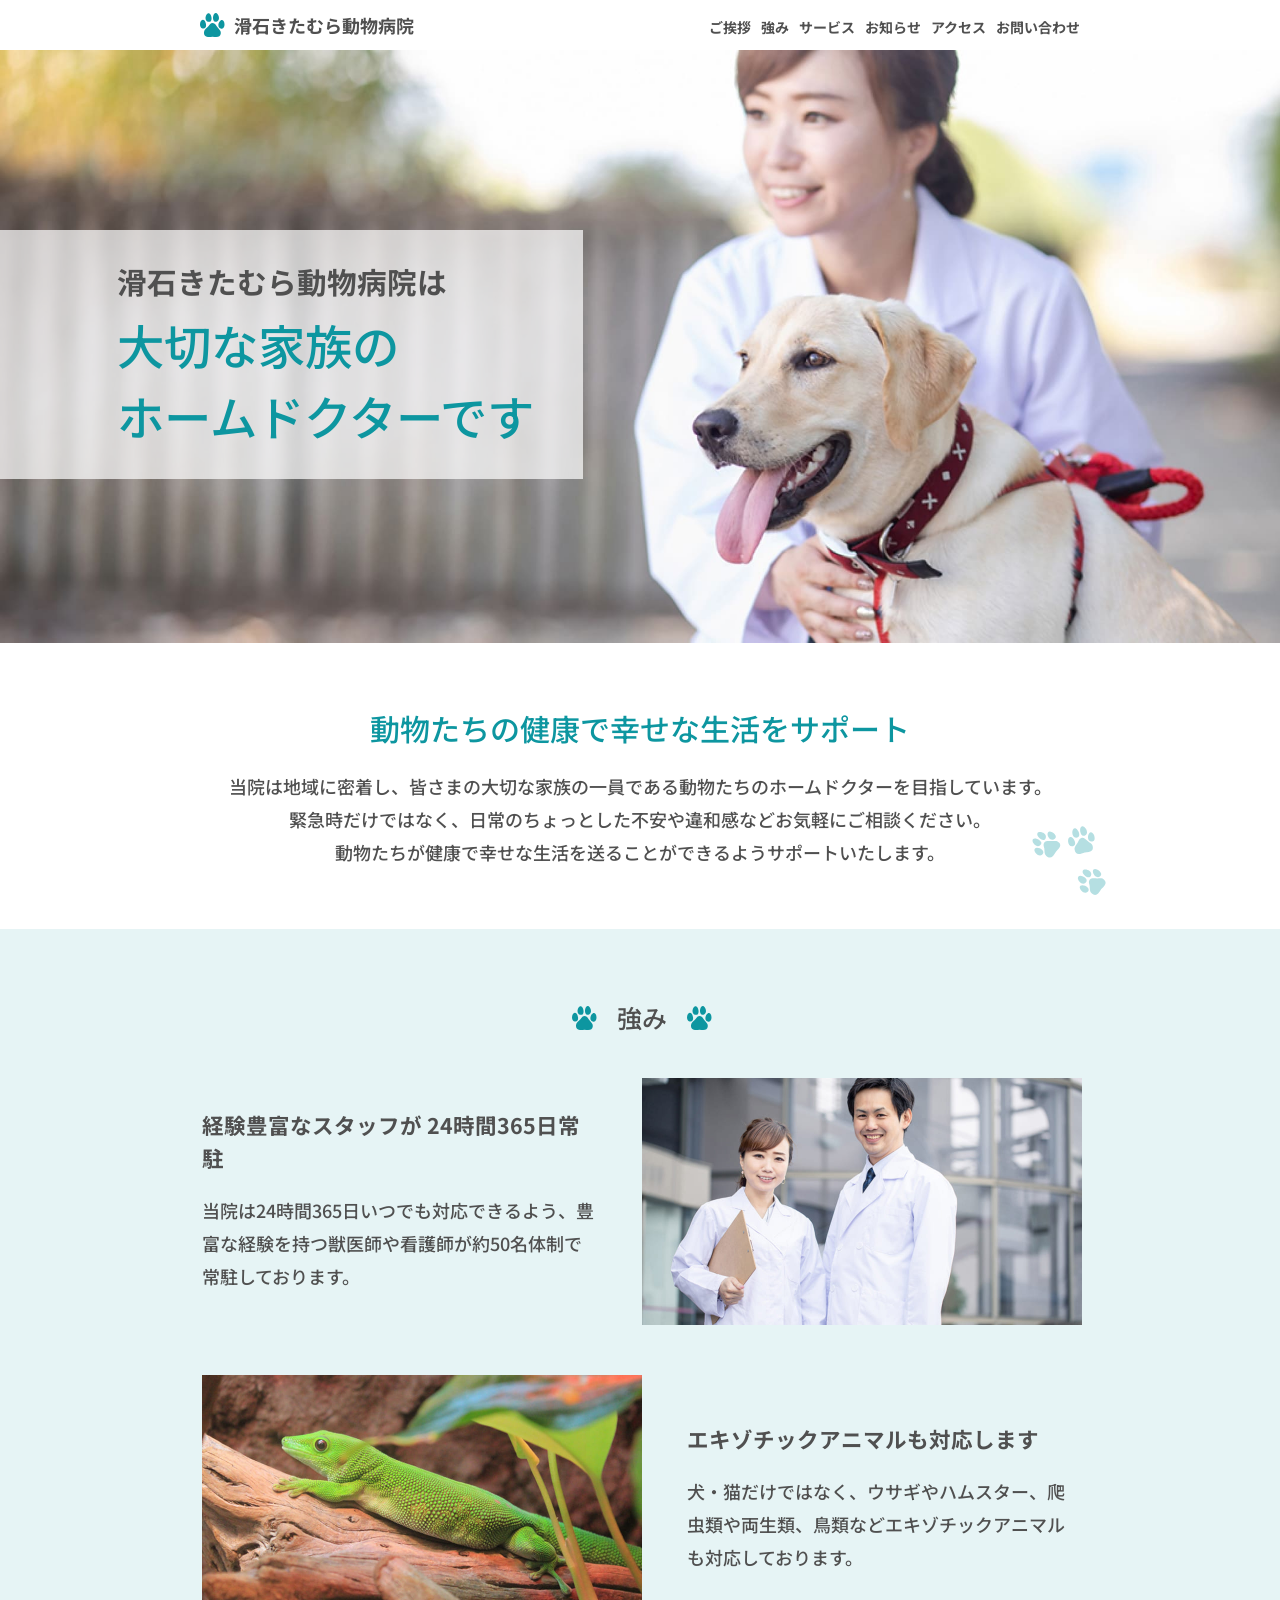
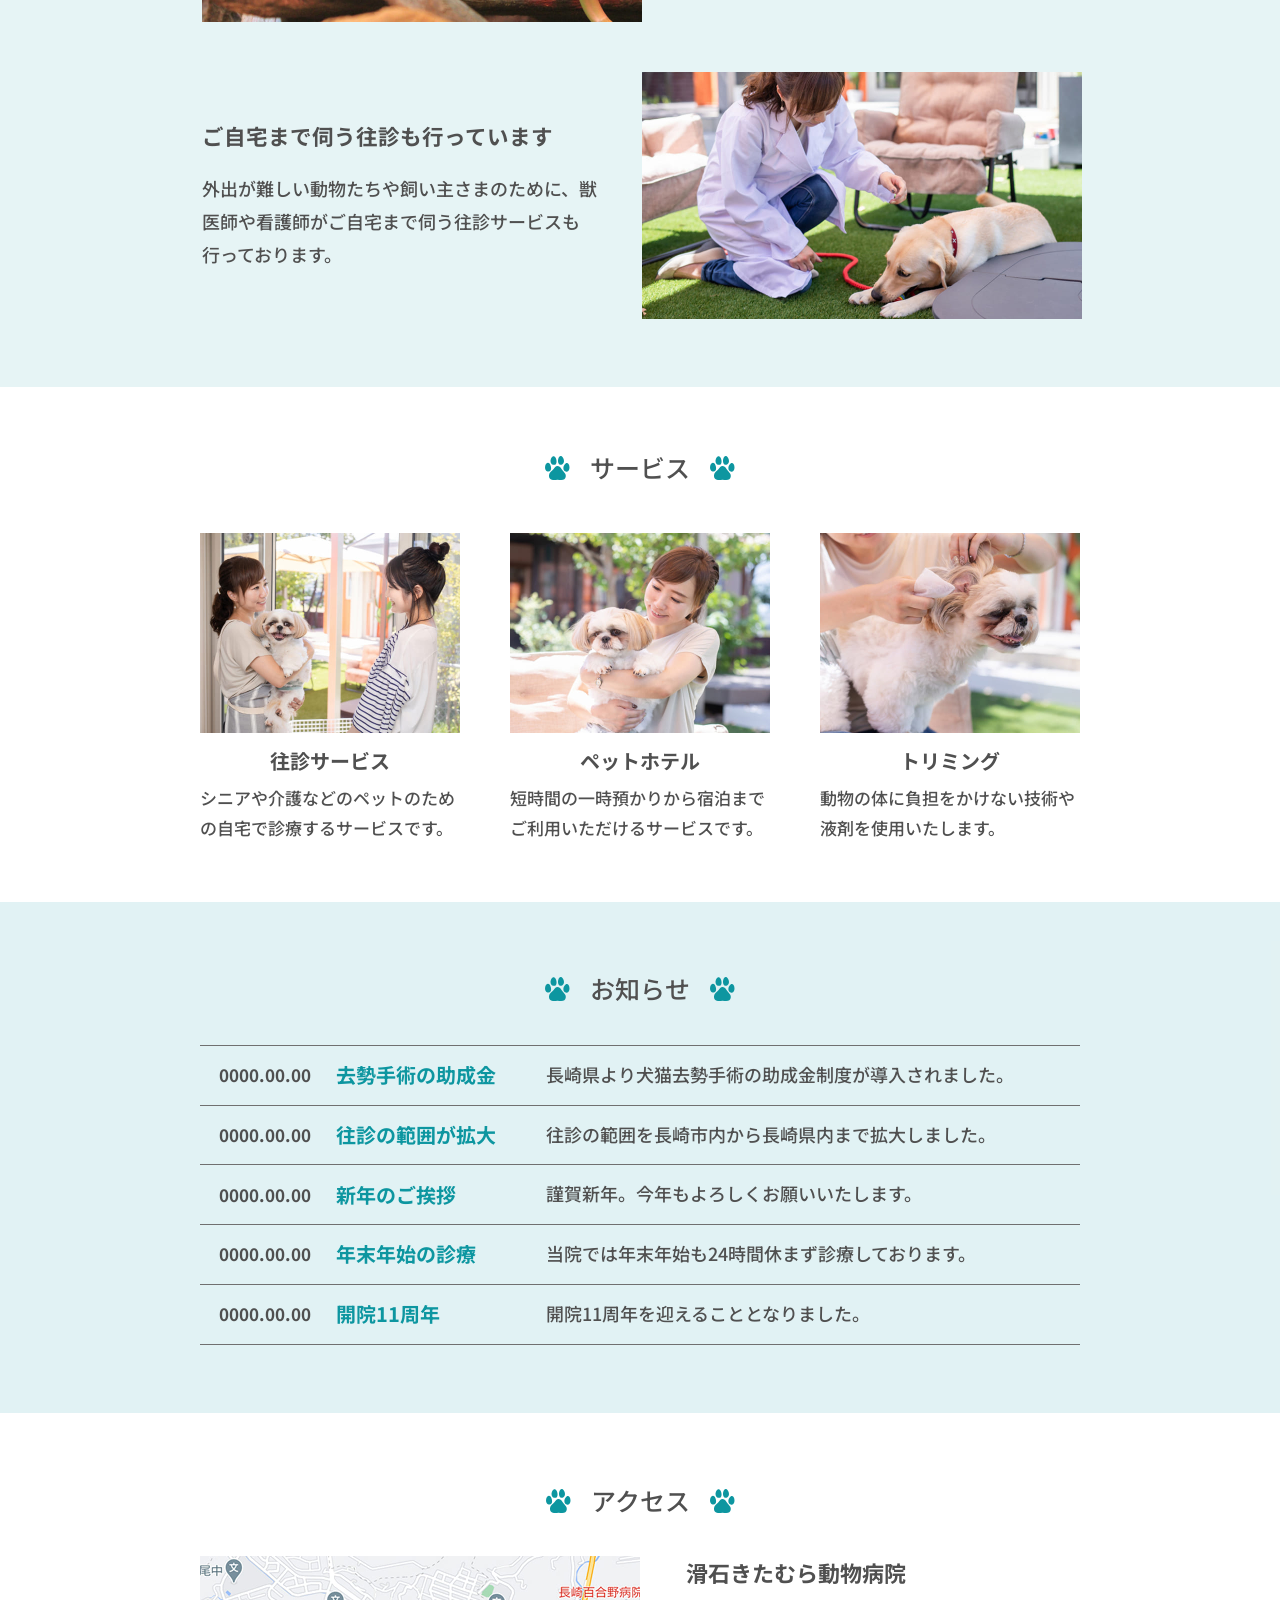
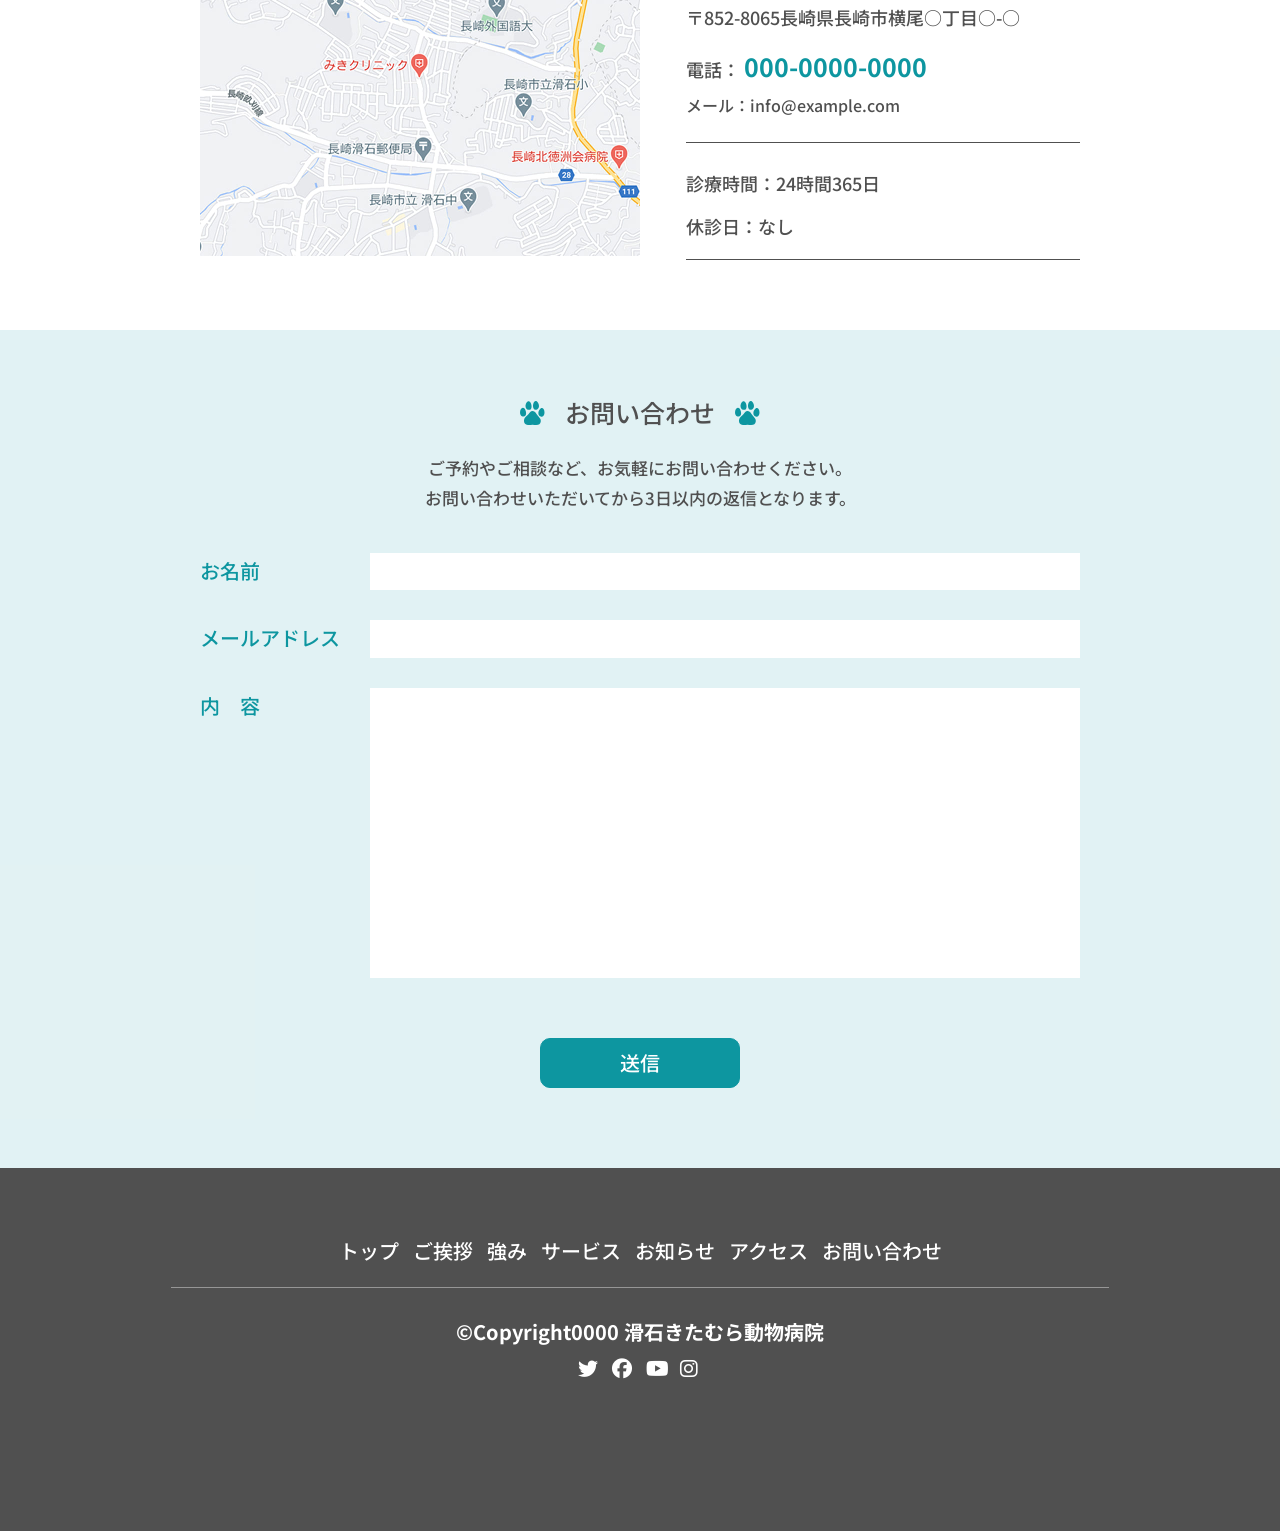
==== index.html @ 04dbc186 "reconnect github" ====
<!DOCTYPE html>
<html lang="ja">

<head>
    <meta charset="UTF-8">
    <meta name="viewport" content="width=device-width, initial-scale=1.0">
    <title>滑石きたむら動物病院</title>
    <meta name="description" content="滑石きたむら動物病院の公式サイトです">
    <meta name="robots" content="noindex">
    <link rel="stylesheet" href="./css/reset.css">
    <link rel="stylesheet" href="./css/style.css">
    <link rel="stylesheet" href="https://cdnjs.cloudflare.com/ajax/libs/font-awesome/6.5.1/css/all.min.css" />
    <!-- 基本のファビコン（SVG対応） -->
    <link rel="icon" href="/image/header-icon.svg" sizes="any">
    <link rel="icon" href="/image/header-icon.svg" type="image/svg+xml">

    <!-- Apple Touch Icon（スマホのホーム画面用） -->
    <link rel="apple-touch-icon" href="/apple-touch-icon.png">

    <!-- Webアプリマニフェスト（Android/PWA用） -->
    <link rel="manifest" href="/manifest.webmanifest">
</head>

<body>
    <main>
        <section>
            <div id="container">
                <header class="header">
                    <div class="inner">
                        <div class="header__logo">
                            <img src="image/header-icon.svg" alt="足跡のロゴ">
                            <h1>
                                <a href="#">滑石きたむら動物病院</a>
                            </h1>
                        </div>
                        <nav class="header__nav pc">
                            <ul>
                                <li>
                                    <a href="#message">ご挨拶</a>
                                </li>
                                <li>
                                    <a href="#features">強み</a>
                                </li>
                                <li>
                                    <a href="#service">サービス</a>
                                </li>
                                <li>
                                    <a href="#news">お知らせ</a>
                                </li>
                                <li>
                                    <a href="#access">アクセス</a>
                                </li>
                                <li>
                                    <a href="#contact">お問い合わせ</a>
                                </li>
                            </ul>
                        </nav>
                    </div>
                </header>
                <!-- FV -->
                <section id="mv" class="mv">
                    <div class="mv">
                        <div class="mv-image">
                            <picture>
                                <source media="(min-width: 768px)" srcset="./image/fv-pc.jpg">
                                <img src="./image/fv-sp.jpg" alt="犬に寄り添う女性の写真">
                            </picture>
                        </div>
                        <div class="mv-contents">
                            <div class="mv-catch">
                                <h2><span>滑石きたむら動物病院は</span>
                                    <br>大切な家族の<br>ホームドクターです
                                </h2>
                            </div>

                        </div>
                    </div>
                    <div class="message">
                        <div class="inner">
                            <h2 id="message" class="message__title">動物たちの健康で<span class="sp-br">幸せな生活をサポート</span> </h2>
                            <p class="message__text">
                                当院は地域に密着し、皆さまの大切な家族の一員である動物たちの<span class="pc-br">ホームドクターを目指しています。</span>
                                <br>緊急時だけではなく、日常のちょっとした不安や違和感などお気軽にご相談ください。
                                <br>動物たちが健康で幸せな生活を送ることができるようサポートいたします。
                            </p>
                            <img class="message__icon" src="./image/message_icon.svg" alt="犬の足跡">
                        </div>
                    </div>
                </section>


                <section id="features" class="features">
                    <div class="inner">
                        <div class="features__title section-title">
                            <h2>強み</h2>
                        </div>
                        <div class="features__contents">
                            <div class="features__item features__item">
                                <div class="features__textarea">
                                    <div class="features-item__title">
                                        <h3>経験豊富なスタッフが <span class="sp-br">24時間365日常駐</span> </h3>
                                    </div>
                                    <div class="features-item__text">
                                        <p>当院は24時間365日いつでも対応できるよう、豊富な経験を持つ獣医師や看護師が約50名体制で常駐しております。</p>
                                    </div>
                                </div>
                                <div class="features__image">
                                    <picture>
                                        <source media="(min-width: 768px)" srcset="./image/features01-pc.jpg">
                                        <img src="./image/features01-sp.jpg" alt="スタッフの写真">
                                    </picture>
                                </div>
                            </div>
                            <div class="features__item features__item">
                                <div class="features__textarea">
                                    <div class="features-item__title">
                                        <h3>エキゾチックアニマルも対応します</h3>
                                    </div>
                                    <div class="features-item__text">
                                        <p>犬・猫だけではなく、ウサギやハムスター、爬虫類や両生類、鳥類などエキゾチックアニマルも対応しております。</p>
                                    </div>
                                </div>
                                <div class="features__image">
                                    <picture>
                                        <source media="(min-width: 768px)" srcset="./image/features02-pc.jpg">
                                        <img src="./image/features02-sp.jpg" alt="エキゾチックアニマルの写真">
                                    </picture>
                                </div>
                            </div>
                            <div class="features__item features__item">
                                <div class="features__textarea">
                                    <div class="features-item__title">
                                        <h3>ご自宅まで伺う往診も行っています</h3>
                                    </div>
                                    <div class="features-item__text">
                                        <p>外出が難しい動物たちや飼い主さまのために、獣医師や看護師がご自宅まで伺う往診サービスも行っております。</p>
                                    </div>
                                </div>
                                <div class="features__image">
                                    <picture>
                                        <source media="(min-width: 768px)" srcset="./image/features03-pc.jpg">
                                        <img src="./image/features03-sp.jpg" alt="往診の写真">
                                    </picture>
                                </div>
                            </div>
                        </div>
                    </div>
                </section>
                <section id="service" class="service">
                    <div class="inner">
                        <div class="service__title section-title">
                            <h2>サービス</h2>
                        </div>
                        <div class="service__contents">
                            <div class="service__items">
                                <div class="service-item service-item">
                                    <div class="service-item__image">
                                        <picture>
                                            <source media="(min-width: 768px)" srcset="./image/service01-pc.jpg">
                                            <img src="./image/service01-sp.jpg" alt="往診サービス">
                                        </picture>

                                    </div>
                                    <div class="service-item__textarea">
                                        <h3>往診サービス</h3>
                                    </div>
                                    <div class="service-item__text">
                                        <p>シニアや介護などのペットのための自宅で診療するサービスです。</p>

                                    </div>
                                </div>
                                <div class="service-item service-item">
                                    <div class="service-item__image">
                                        <picture>
                                            <source media="(min-width: 768px)" srcset="./image/service02-pc.jpg">
                                            <img src="./image/service02-sp.jpg" alt="ペットホテル">
                                        </picture>

                                    </div>
                                    <div class="service-item__textarea">
                                        <h3>ペットホテル</h3>
                                    </div>
                                    <div class="service-item__text">
                                        <p>短時間の一時預かりから宿泊までご利用いただけるサービスです。</p>

                                    </div>
                                </div>
                                <div class="service-item service-item">
                                    <div class="service-item__image">
                                        <picture>
                                            <source media="(min-width: 768px)" srcset="./image/service03-pc.jpg">
                                            <img src="./image/service03-sp.jpg" alt="トリミング">
                                        </picture>

                                    </div>
                                    <div class="service-item__textarea">
                                        <h3>トリミング</h3>
                                    </div>
                                    <div class="service-item__text">
                                        <p>動物の体に負担をかけない技術や液剤を使用いたします。</p>

                                    </div>
                                </div>
                            </div>
                        </div>
                    </div>
                </section>
                <section id="news" class="news">
                    <div class="inner">
                        <div class="news__title section-title">
                            <h2>お知らせ</h2>
                        </div>
                        <div class="news__contents">
                            <div class="news__list">
                                <a href="#" class="news-item ">

                                    <time class="news__date">0000.00.00</time>
                                    <p class="news__name">去勢手術の助成金</p>
                                    <p class="news__text">長崎県より犬猫去勢手術の助成金制度が導入されました。</p>
                                </a>
                                <a href="#" class="news-item ">

                                    <time class="news__date">0000.00.00</time>
                                    <p class="news__name">往診の範囲が拡大</p>
                                    <p class="news__text">往診の範囲を長崎市内から長崎県内まで拡大しました。</p>

                                </a>
                                <a href="#" class="news-item ">
                                    <time class="news__date">0000.00.00</time>
                                    <p class="news__name">新年のご挨拶</p>
                                    <p class="news__text">謹賀新年。今年もよろしくお願いいたします。</p>
                                </a>
                                <a href="#" class="news-item ">
                                    <time class="news__date">0000.00.00</time>
                                    <p class="news__name">年末年始の診療</p>
                                    <p class="news__text">当院では年末年始も24時間休まず診療しております。</p>
                                </a>
                                <a href="#" class="news-item ">
                                    <time class="news__date">0000.00.00</time>
                                    <p class="news__name">開院11周年</p>
                                    <p class="news__text">開院11周年を迎えることとなりました。</p>
                                </a>
                            </div>
                        </div>
                    </div>
                </section>
                <section id="access" class="access">
                    <div class="inner">
                        <div class="access__title section-title">
                            <h2>アクセス</h2>
                        </div>
                        <div class="access__contents">
                            <div class="access__item access__item">
                                <div class="access__image">
                                    <picture>
                                        <source media="(min-width: 768px)" srcset="./image/access-pc.jpg">
                                        <img src="./image/access-sp.jpg" alt="アクセスマップ">
                                    </picture>
                                </div>
                                <div class="access__textarea">
                                    <div class="first__text">
                                        <h3>滑石きたむら動物病院</h3>
                                        <div class="access__address">
                                            <p>〒852-8065<span class="ib-span">長崎県長崎市横尾○丁目○-○</span></p>
                                        </div>
                                        <div class="access__phone">
                                            <p><span>電話：</span>
                                                <a href="tel:000-0000-0000" class="sp">000-0000-0000</a>
                                                <span class="tel-pc">000-0000-0000</span>
                                            </p>
                                        </div>
                                        <div class="access__email">
                                            <span>メール：</span><a href="mailto:info@example.com">info@example.com</a>
                                        </div>
                                    </div>
                                    <div class="second__text">
                                        <p>診療時間：24時間365日</p>
                                        <p>休診日：なし</p>
                                    </div>
                                </div>

                            </div>
                        </div>
                    </div>
                </section>
                <section id="contact" class="contact">
                    <div class="inner">
                        <div class="section-title">
                            <h2>お問い合わせ</h2>
                        </div>
                        <p class="contact__text">ご予約やご相談など、お気軽にお問い合わせください。<br>
                            お問い合わせいただいてから3日以内の返信となります。</p>

                        <form class="contact__form">
                            <div class="contact__row">
                                <label for="name">お名前</label>
                                <input type="text" id="name" name="name" required>
                            </div>
                            <div class="contact__row">
                                <label for="email">メールアドレス</label>
                                <input type="email" id="email" name="email" required>
                            </div>
                            <div class="contact__row contact__row--textarea">
                                <label for="message">内　容</label>
                                <textarea id="message" name="message" required></textarea>
                            </div>
                            <button type="submit" class="contact__button">送信</button>
                        </form>
                    </div>
                </section>
            </div>
    </main>
    <footer class="footer">
        <nav class="footer__nav">
            <ul class="footer__list">
                <li>
                    <a href="#MV">トップ</a>
                </li>
                <li>
                    <a href="#message">ご挨拶</a>
                </li>
                <li>
                    <a href="#features">強み</a>
                </li>
                <li>
                    <a href="#service">サービス</a>
                </li>
                <li>
                    <a href="#news">お知らせ</a>
                </li>
                <li>
                    <a href="#access">アクセス</a>
                </li>
                <li>
                    <a href="#contact">お問い合わせ</a>
                </li>
            </ul>
        </nav>
        <p class="footer__copyright">
            &copy;Copyright0000 滑石きたむら動物病院
        </p>
        <div class="footer__sns">
            <a href=""><i class="fa-brands fa-twitter"></i></a>
            <a href=""><i class="fa-brands fa-facebook"></i></a>
            <a href=""><i class="fa-brands fa-youtube"></i></a>
            <a href=""><i class="fa-brands fa-instagram"></i></a>
        </div>
    </footer>
</body>
---- css/style.css ----
/* google fontsを読み込む */
@import url('https://fonts.googleapis.com/css2?family=Noto+Sans+JP:wght@100..900&display=swap');
:root {
    --font-color: #0D96A0;
}
/* base */
html {
    -webkit-appearance: none;
    appearance: none;
    /* Chrome以外での崩れ防止 */
    -webkit-text-size-adjust: 100%;
    /* コンテンツからはみ出ずに文字折り返し */
    word-break: break-all;
    /* 移動したときになめらかにスクロール */
    scroll-behavior: smooth;
    scroll-padding-top: 5rem;
    font-size: 10px;
}

body {
    letter-spacing: 0;
    font-family: "Noto Sans JP", sans-serif;
    font-optical-sizing: auto;
    font-weight: 500;
    font-style: normal;
    /* 文字の色 */
    color: var(--font-color);
    /* 一番小さい文字の大きさをとりあえず設定 */
    font-size: 1.8rem;
    line-height: calc(33 / 18);
    margin-top: 5rem;
}
#container {
    width: 100%;
    overflow: hidden;
}
/* common */
/* PC、SPの非表示 */
@media (max-width: 767px) {
    .pc {
        display: none !important;
    }
}
@media (min-width: 768px) {
    .sp {
        display: none !important;
    }
}
main {
    /* ヘッダーの高さ分MVを下にする→MVの写真が隠れないように */
    margin-top: 0;
}
img {
    /* 画像を崩さず・余計な余白を出さず・レスポンシブ対応する設定 */
    width: 100%;
    height: auto;
    /* 画像と画像がくっついている場合にへんな隙間が生まれるのを防ぐため */
    display: block;
}
.inner {
    max-width: 880px;
    /* 横方向のマージンを自動にして、中央寄せするための指定 */
    margin-inline: auto;
    margin: 0 auto;
}


.section-title {
   min-height: 5rem;
    display: flex;
    align-items: center;
    justify-content: center;
    column-gap: 2rem;
    font-size: 2.5rem;
}
.section-title h2 {
    /* 上下左右の装飾がある場合など */
    font-size: 2.5rem;
    position: relative;
    padding: 0 4.5rem;
     color: #505050;
    display: flex;
    align-items: center;
    margin-top: 0;

}
.section-title h2::before,
.section-title h2::after {
  content: "";
  position: absolute;
  justify-content: center;
  width: 25px;
  height: 25px;
  background: url(../image/sectionTitleIcon.svg) no-repeat center / contain;
  /* transform: translateY(-50%); */
}

.section-title h2::before {
  left: 0;
}

.section-title h2::after {
  right: 0;
}
/* header */
.header {
    width: 100%;
    height: 5rem;
    background: #fff;
    /* 画面幅が小さくなったときに画面幅に文字が被らないように (デザインカンプにはないよ)*/
    padding-inline: 3rem;
    /* ヘッダーがスクロールをしても常に表示されるようにする */
    position: fixed;
    top: 0;
    left: 0;
    z-index: 999;
}
@media (max-width:767px) {
    .header {
      padding-inline: 2rem;
    }
}

.header .inner {
    /* max-width: 880px; */
    /* padding: 0 ; */
    /* display: flex; */
    /* justify-content: space-between; */
    /* align-items: center; */
     /* margin: 0 5rem; */
    height: 5rem;
    display: flex;
    justify-content: space-between;
    align-items: center;
    color: #505050;
     /* margin: 0 5rem; */
    /* padding-inline: 7rem; */
}

.header__logo {
    display: flex;
    column-gap: 0.9rem;
    /* margin-left: -1rem; */
}
.header__logo img {
    width: 2.5rem;
    object-fit: contain;
}

.header__logo h1 a {
    font-size: 1.8rem;
    line-height: calc(33 / 18);
    font-weight: bold;
    transition:all 0.4s;
}
@media (max-width: 767px) {
    .header__logo h1 a {
        font-size: 2rem;
    }
}
.header__logo h1 a:hover {
    opacity: 0.7;
}
/* hoverができる状態のときにhoverできるようになるよ */
@media(any-hover: hover){
.header__logo a:hover { 
    /* ゆっくり変化するtransitionは親に書くよ */
    opacity: 0.7;
}
}
.header__nav {
    margin-left: auto;
    
}
.header__nav ul {
    display: flex;
    align-items: center;
    column-gap: 1rem;
    
    
}
.header__nav ul li a {
    height: 5rem;
    /* display: flex; */
    align-items: center;
    /* justify-content: center; */
    font-size: 1.4rem;
    font-weight: bold;
    transition: 0.4s;
    
}
/* hoverができる状態のときにhoverできるようになるよ */
@media(any-hover: hover){
.header__nav ul li a:hover {
    /* ゆっくり変化するtransitionは親に書くよ */
    opacity: 0.7;
}
}
/* mv */
.mv {
    /* 子にabsoluteしたい時は親にrelative */
    position: relative;
}
.mv-image {
    width: 100%;
    aspect-ratio: 1080 / 500;
}
@media (max-width: 767px) {
    .mv-image {
        aspect-ratio: 375 / 550;
    }
}
.mv-image img {
width: 100%;
height: 100%;
object-fit: cover;
display: block;
}


.mv-contents  {
    position: absolute;
    width: 100%;
    height: 100%;
    top: 0;
    left: 0;
    padding-top: calc(152 / 1080 * 100vw);
    
}
@media (max-width: 767px) {
    .mv-contents {
        display: flex;
        align-items: flex-end;
    }
}

.mv-catch  {
    /* width: 49.2rem; */
    width: calc(492 / 1080 * 100vw);
    height: calc(210 / 1080 * 100vw);
    display: flex;
    align-items: center;
    background: rgba(255, 255, 255, 0.7);
    padding-left: calc(99 / 1080 * 100vw);
}
@media (max-width: 767px) {
        .mv-catch {
        position: absolute;
        width: calc(311 / 375 * 100vw);
        height: calc(148 / 375 * 100vw);
        padding-left: calc(20 / 375 * 100vw);
        }
    }
.mv-catch h2 {
    font-size: calc(40 / 1080 * 100vw);
    line-height: calc(60 / 40);
    color: #0D96A0;
}
@media (min-width: 768px) {
    .mv-catch h2 {
        transform: translateY(-1rem);
    }
}
@media (max-width: 767px) {
    .mv-catch h2 {
        font-size: calc(30 / 375 * 100vw);
        line-height: calc(39 / 30);
        /* transform: translateY(-0.5rem); */
    }
}
.mv-catch h2 span {
    font-size: calc(25 / 1080 * 100vw);
    /* font-size: calc(30 / 1080 * 100vw); */
    font-weight: bold;
    color: #505050;
    
}
@media (max-width: 767px) {
    .mv-catch h2 span {
        font-size: calc(20 / 375 * 100vw);
        line-height: calc(44 / 20);
    }
}

.message {
    width: 100%;
    position: relative;
    /* 上下の余白 */
    padding: 6rem 0;
}
@media (max-width: 767px) {
    .message {
        padding: 4.9rem 0 2rem;
    }
}
.message .inner{
    position: relative;
    /* 左右の余白 */
    padding: 0 2rem;
    
}
@media (max-width: 767px) {
   .message .inner{
    margin-bottom: 1.9rem;
   }
}
.message__title {
   font-size: 3rem;
    line-height: calc(50 / 30);
    text-align: center;
    color: #0D96A0;
}
@media (max-width: 375px) {
   .message__title{
    font-size: calc(25 / 375 * 100vw);
    font-weight: bold;
    line-height: calc(41 / 30);
   }
}
.message__text {
    display: block;
    margin-top: 1.7rem;
    font-size: 1.8rem;
    line-height: calc(33 / 18);
    color: #505050;
    text-align: center;
    font-weight: 500;
}
.pc-br {
        display: inline;
    }
@media (min-width: 768px) {
    .pc-br {
        display: inline-block;
    }
}
@media (max-width: 375px) {
   .message__text{
    font-size: calc(16 / 375 * 100vw);
    text-align: left;
    line-height: calc(30 / 16);
   }
}
.message__icon {
    position: absolute;
    width: 8.3rem;
    height: 7.7rem;
    right: calc(-25 / 1080 * 100vw);
    bottom: calc(-27 / 1080 * 100vw);
}
@media (max-width: 767px) {
    .message__icon {
        width: 6.835rem;
        right: calc(28 / 375 * 100vw);
        bottom: calc(1 / 375 * 100vw);
    }
}
.features {
    padding:6.4rem 9.7rem 6.8rem 10rem  ;
    width: 100%;
    background-color: rgba(13, 150, 160, 0.102);
    
}
@media (max-width: 767px) {
    .features{
    padding: 5.1rem 2rem 3.5rem 2rem;
}
}

.features__title h2{
    display: flex;
    align-items: center;
    justify-content: center;
    column-gap: 2rem;
    font-size: 2.5rem;
}

.features__contents {

    display: flex;
    flex-direction: column;
    row-gap: 5rem;
    margin-top: 3.5rem;
}
@media (max-width:767px) {
    .features__contents {
        margin-top: 4.2rem;
        /* flex-direction: column-reverse; */
    }
}
    
@media (max-width:767px) {
    .features__contents {
        margin-top: 3rem;
        row-gap: 4.3rem;
    }
}
.features__item {
    display: flex;
    align-items: center;
    justify-content: space-between;
    column-gap: calc(45 / 880 * 100%);
}
@media (max-width:767px) {
    .features__item {
        display: flex;
        flex-direction: column-reverse;
        row-gap: 2.6rem;
    }
}
@media (max-width:375px) {
    .features__item {
        display: flex;
        flex-direction: column-reverse;
        row-gap: 2.8rem;
    }
}
.features__item:nth-child(even){
    flex-direction: row-reverse;

}
@media (max-width:767px) {
    .features__item:nth-child(even) {
        display: flex;
        flex-direction: column-reverse;
        row-gap: 2.5rem;
    }
}
@media (max-width:375px) {
    .features__item:nth-child(even) {
        display: flex;
        flex-direction: column-reverse;
        row-gap: 2.6rem;
    }
}
.features__textarea {
    color: #505050;
    flex: 1;
    /* width: 100%; */
    /* height: auto; */
    /* display: flex; */
    /* flex-direction: column; */
    

}
@media (max-width:767px) {
    .features__textarea {
        width: 100%;
    }
}
.features-item__title h3 {
    font-size: 2.15rem;
    line-height: calc(33 / 22 * 100%);
    margin-bottom: 2rem;
    font-weight: bold;
}
@media (max-width:767px) {
    .features-item__title h3 {
        /* padding-top:4.2rem ; */
        font-size: 2rem;
        text-align: center;
    }
}
@media (max-width:375px) {
    .features-item__title h3 {
        /* padding-top:4.2rem ; */
        font-size: 2rem;
        text-align: center;
        margin-bottom: 0;
    }
}
@media (max-width:767px) {
    .sp {
        display: none !important;
    }
}
.features-item__text {
    
    font-size: 1.8rem;
    line-height: calc(33 / 18 * 100%);
}
@media (max-width:767px) {
    .features-item__text {
        /* padding-top:4.2rem ; */
        font-size: 1.6rem;
        text-align: left;
    }

}
@media (max-width:375px) {
    .features-item__text p {
        /* padding-top:4.2rem ; */
        padding-top: 0.8rem;
    }
    
}
.features__image {
    width: 50%;
}
@media (max-width:767px) {
    .features__image {

        width: 100%;
    }
}
.features__image img {
    aspect-ratio: 440 / 247;
    object-fit: cover;

}
@media (max-width:767px) {
.features__image img {
        aspect-ratio: 335 / 200;
        object-fit: cover;
    }
}
@media (max-width:375px) {
    .features__image img {
        width:100%;
        
    }
}


.service {
    width: 100%;
    padding: 5.6rem 2rem 5.9rem;
    margin-inline: auto;
    /* padding: 6.3rem 10rem 5.9rem; */
}
@media (max-width: 767px) {
    .service {
        padding: 4.1rem 2rem 3.9rem;
    }
}
.service .inner {
    margin-inline: auto;
}


.service__contents {
    margin-top: 4.0rem;
}

.service__items {
    display: flex;
  align-items: flex-start;
  justify-content: space-between;
  column-gap: calc(50 / 880 * 100%);
  margin-top: 4rem;
}
@media (max-width:767px) {
    .service__items {
        flex-direction: column;
        row-gap: 3.9rem;
         margin-top: 1rem;
    }
}
.service-item {
    flex: 1;
}
@media (max-width:767px) {
    .service-item {
        width: 100%;
        
    }
}
.service-item__image img {
    aspect-ratio: 260 / 200;
    object-fit: cover;
}
@media (max-width:767px) {
    .service-item__image img {
        aspect-ratio: 335 / 200 ;
        object-fit: cover;
        width: 100%;
    }
}
.service-item__textarea {
    /* 基本的には親に余白を */
    margin-top: 1.5rem;
    color: #505050;
    text-align: center;
    line-height: calc(31 / 22 * 100%);
}
.service-item__text {
    color: #505050;
}
@media (max-width:767px){
    .service-item__textarea {
        margin-top: 3.2rem
    }
}
.service-item__textarea h3 {
    font-size: 2rem;
    font-weight: bold;
    white-space: nowrap;
}

.service-item__text p {
    font-size: 1.7rem;
    line-height: calc(30 / 17);
    margin-top: 1rem;
}
@media (max-width:767px){
    .service-item__text p {
       font-size: 1.6rem;
       font-weight: 500;
       margin-top: 1rem;
    }
}

/* news */
.news {
    padding: 6.2rem 2rem 6.8rem;
     width: 100%;
     background-color: rgba(13, 150, 160, 0.12);
}
@media (max-width:767px){
    .news {
       padding: 4.1rem 0 5rem;
    }
}
.news .inner {
    /* padding: 5.3rem 10rem 6.8rem; */
    display: flex;
    flex-direction: column;
    
}
@media (max-width:767px){
    .news .inner {
       padding: 0 2rem;
    }
}
   .news__contents {
    margin-top: 3.1rem;
}
@media (max-width:767px){
    .news__contents {
        margin-top: 3.7rem;
    }
}
.news__list {
    /* margin-top: 4.6rem; */
    align-items: center;
}
.news-item {
    display: flex;
    align-items: center;
    padding: 1.3rem 1.85rem 1.4rem;
    column-gap: calc(27 / 880 * 100%);
    /* border-top: 0.1rem solid #707070; */
    border-bottom: 0.1rem solid #707070;
    
}
.news-item:first-of-type{
    border-top: 0.1rem solid #707070;
}
.news-item a {
 transition: opacity 0.4s;
}
.news-item:hover {
    opacity: 0.7;
}
@media (max-width:767px){
    .news-item {
       padding: 0 3rem 0 0;
       display: flex;
       flex-direction: column;
       align-items: initial;
       padding: 2.6rem 1rem;
       padding-right: 0rem;
       
    }
}
.news-item .news-item:first-of-type {
    border-bottom: 0.1rem solid #707070;
}

.news__date {
    font-size: 1.7rem;
    font-weight: bold;
    color: #505050;
    line-height: calc(25 / 20);
}
@media (max-width:767px){
   .news__date {
    margin-top: 0.5rem;
    /* margin-bottom: 0.2rem; */
   }
}
.news__name {
    /* width: 2rem; */
    font-size: 2rem;
    font-weight: bold;
    width: 18.4rem;
    line-height: calc(25 / 20);
}
@media (max-width:767px){
    .news__name {
        margin-top: 0.5rem;
    }
}
.news__text {
    flex: 1;
    /* font-size: 1.6rem; */
    /* font-weight: 500; */
    color: #505050;
    text-align: left;
    line-height: calc(30 / 17);
}
@media (max-width:767px){
    .news__text {
        margin-top: 0.5rem;
        line-height: calc(24 / 16);
        font-size: 1.6rem;
    }
}
/* access*/
.access {
    padding: 6.3rem 2rem 4.5rem;
}

@media (max-width:767px){
    .access {
    padding:4.0rem 2rem 5rem;
}/* padding: 6.3rem 0 7rem; */
}

.access__contents {
    margin-top: 3rem;
    
}
@media (max-width:767px) {
    .access__contents {
        margin-top: 3rem;
        display: flex;
        flex-direction: column-reverse;
        row-gap: 2.8rem;
    }
}
.access__item, .access__item {
    /* margin-top: 1rem; */
    display: flex;
    column-gap: calc(46 / 880 * 100%);
}
@media (max-width:767px) {
    .access__item {
        flex-direction: column;
        row-gap: 3rem;
    }
}

.access__textarea {
    /* どちらか片方【テキストか画像か】をこうする */
    flex: 1;
}
.first__text h3 {

    font-size: 2.2rem;
    font-weight: 700;
    color: #505050;
    line-height: calc(33 / 22);
}
@media (max-width:767px) {
    .first__text h3 {
        margin-top: 3rem;
    }
}
@media (max-width:375px) {
    .first__text h3 {
        margin-top: 0;
    }
}
.first__text p {
    /* margin-top: 1.5rem; */
    font-size: 1.8rem;
    line-height: calc(27 / 18);
    /* column-gap: 1.5rem; */
    color: #505050;
    font-weight: 500;
}
@media (max-width:767px) {
.ib-span {
    display: inline-block;
    margin-left: 2rem;
}
}
.tel-pc {
    display: inline-block;
    font-size: 2.5rem;
    font-weight: 700;
    color:#0D96A0 ;
}
.access__email {
    margin-top: 0.8rem;
    font-size: 1.6rem;
    line-height: calc(24 / 16);
    color: #505050;
    /* color:#0D96A0 ; */
}
.access__email a {
    transition: opacity 0.4s;
}
@media (max-width:767px) {
     .access__email  {
        margin-top: 0.8rem;
    }
}
.access__address {
    margin-top: 1.5rem;
}
@media (max-width:767px) {
        .access__address  {
            margin-top: 1rem;
        }
}
@media (max-width:767px) {
     .first__text p  {
        font-size:1.6rem ;
    }
}
.access__phone {
    margin-top:1.7rem ;
}
@media (max-width:767px) {
     .access__phone  {
        margin-top: 0.6rem;
    }
}

.access-item__text {
    margin-top: 2rem;
    
}
.second__text {
    margin: 2.5rem 0;
    padding:1.4rem 0 1.6rem;
    color: #505050;
    line-height:18 / 40 * 100vw ;
    border-top: 0.1rem solid #505050;
    border-bottom: 0.1rem solid #505050;
    
}
@media (max-width: 767px) {
    .second__text{
    /* margin-top: 1.4rem; */
    margin: 1.7rem 0 0.5rem;
    padding: 1.4rem 0 1rem;
    margin-left: 0rem;
    /* padding: 1.1rem 0; */
    }
}
.second__text p {
    margin-top: 1rem;
    
}
@media (max-width: 767px) {
    .second__text p{
        margin-top: 0;
        font-size: 1.6rem;
    }
}


@media (max-width: 767px) {
    .about-item__text{
        margin-top: 2.1rem;
    }
}
@media (max-width: 767px) {
    span {
        display: inline-block;
    }
}

.access__image {
    width: calc(440 / 880 * 100%);
}
@media (max-width: 767px) {
    .access__image {
        width: 100%;
    }
}
.access__image img {
    width: 100%;
    aspect-ratio: 440 / 300;
    object-fit: cover;
}
@media (max-width: 767px){
    .access__image img {
        width: 100%;
        /* ↑使ったら必ずobject fit:coverを入れる */
        object-fit: cover;
    }
}
.contact {
  padding: 5.8rem 2rem 5rem;
  background-color: rgba(13, 150, 160, 0.12);
}
@media (max-width: 767px){
    .contact {
        padding: 3.5rem 2rem 2rem;
    }
}

.contact .inner {
    /* padding: 0 3rem 0; */
    display: flex;
    flex-direction: column;
    
}


.contact__text {
    margin-inline: auto;
    margin-top: 1.5rem;
    color: #505050;
    font-size: 1.7rem;
    line-height: calc(30 / 17 * 100%);
    text-align: center;
}
@media (max-width: 767px){
    .contact__text {
    font-size: 1.6rem;
    line-height: calc(30 / 16);
    margin-top: 3.2rem;
    text-align: left;
}
}
.contact__form {
    display: flex;
    flex-direction: column;
    /* margin: 3rem; */
    justify-content: center;
    margin-top: 4rem;
    row-gap: 3rem ;
    font-size: 2rem;
    /* max-width: 880px; */

}
@media (max-width: 767px){
    .contact__form{
        row-gap: 1.9rem;
    }
}
.contact__row {
   
    display: flex;
    column-gap: 3rem;
}
.contact__row input,
.contact__row textarea {
    flex: 1;
}
.contact__row label {
    width: 140px;
    flex-shrink: 0;
}
.contact__row textarea {
    /* min-height: 240px; */
    height: 29rem;
    resize: vertical;
    word-break: break-word;
    resize: none;
}
@media (max-width: 767px){

    .contact__row {
        flex-direction: column;
        font-size: 1.8rem;
        color: #505050;
    }

    .contact__row label {
        width: 100%;
    } 
    .contact__row textarea {
        min-height: 30rem;
    }

}
input,
textarea {
    font: inherit;
    background-color: #fff;
    line-height: calc(30 / 16);
}
@media (max-width: 767px){
input,
textarea {
    min-height: 5rem;
    line-height: calc(33 / 18);
}
}
.contact__button {
    margin: 3rem;
    text-align: center;
    color: #fff;
    background-color: var(--font-color);
    margin-inline: auto;
    width: 20rem;
    height: 5rem;
    cursor: pointer;
    border-radius: 1rem;
    border: 1px solid #0D96A0;
    transition: background-color 0.4s, color 0.4s;
}
@media (any-hover: hover) {
    .contact__button:hover {
        color: #0D96A0;
        background-color: #fff;
    }
}
@media (max-width: 767px) {
    .contact__button  {
        width: 33.5rem;
        height: 4.1rem;
        font-size: 2rem;
    }
}
.footer {
    font-size: 2rem;
    padding: 6.6rem 17.1rem 7.2rem;
    background-color: rgba(80, 80, 80, 1);
    color: #fff;
    
}
@media (max-width: 767px){
.footer {
    padding: 4.5rem 2rem 5rem;
}
}
.footer .inner {
    
    margin-inline: auto;
    display: flex;
    flex-direction: column;
    align-items: center;
    
}
.footer__nav {
    position: relative;
    padding-bottom: 2.1rem;
    
    /* margin-top: 6rem; */
}
@media (max-width: 767px) {
    .footer__nav {
        gap: 2rem;
        row-gap: 0rem;
    }
}
 
.footer__nav ul {
    display: flex;
    justify-content: center;
    gap: 1.4rem;
    row-gap: 0;
    flex-wrap: wrap;
    line-height: calc(33 / 20);
}
@media (max-width: 767px) {
    .footer__nav ul {
   gap: 2rem;
   row-gap: 0.5rem;
   }
}
@media (max-width: 767px) {
    .footer__list{
        width: 100%;
        flex-wrap: wrap;
    }
}
.footer__list::after{
    content: "";
    position: absolute;
    left: 0;
    bottom: 0;
    width: 100%;
    border-bottom: 1px solid rgba(255,255,255,0.4)
}
.footer__list li {
    display: flex;
    justify-content: center;
}
.footer__list li a {

    transition: opacity 0.4s;
}
.footer__list li a:hover {
    opacity: 0.7;
}
@media (max-width: 767px) {
    .footer__list li a {
        font-size: 1.8rem;
    }
}
 
.footer__copyright {
    display: flex;
    justify-content: center;
    align-items: center;
    font-weight: bold;
    margin-top: 2.6rem;
    transition: opacity 0.4s;
}
.footer__copyright:hover {
    opacity: 0.7;
}
@media (max-width: 767px) {
    .footer__copyright {
        font-size: 1.7rem;
        margin-top: 1.6rem;
    }
}
.footer__sns {
    display: flex;
    justify-content: center;
    gap: 1.2rem;
    margin-bottom: 7.2rem;
    transition: opacity 0.4s;
}
.footer__sns a {
    transition: opacity 0.4s;
    display: block;
    width: 2.2rem;
}
.footer__sns a:hover {
    opacity: 0.7;
}
@media (max-width: 767px) {
    .footer__sns {
        gap: 1.5rem;
        margin-top: 2rem;

    }
}
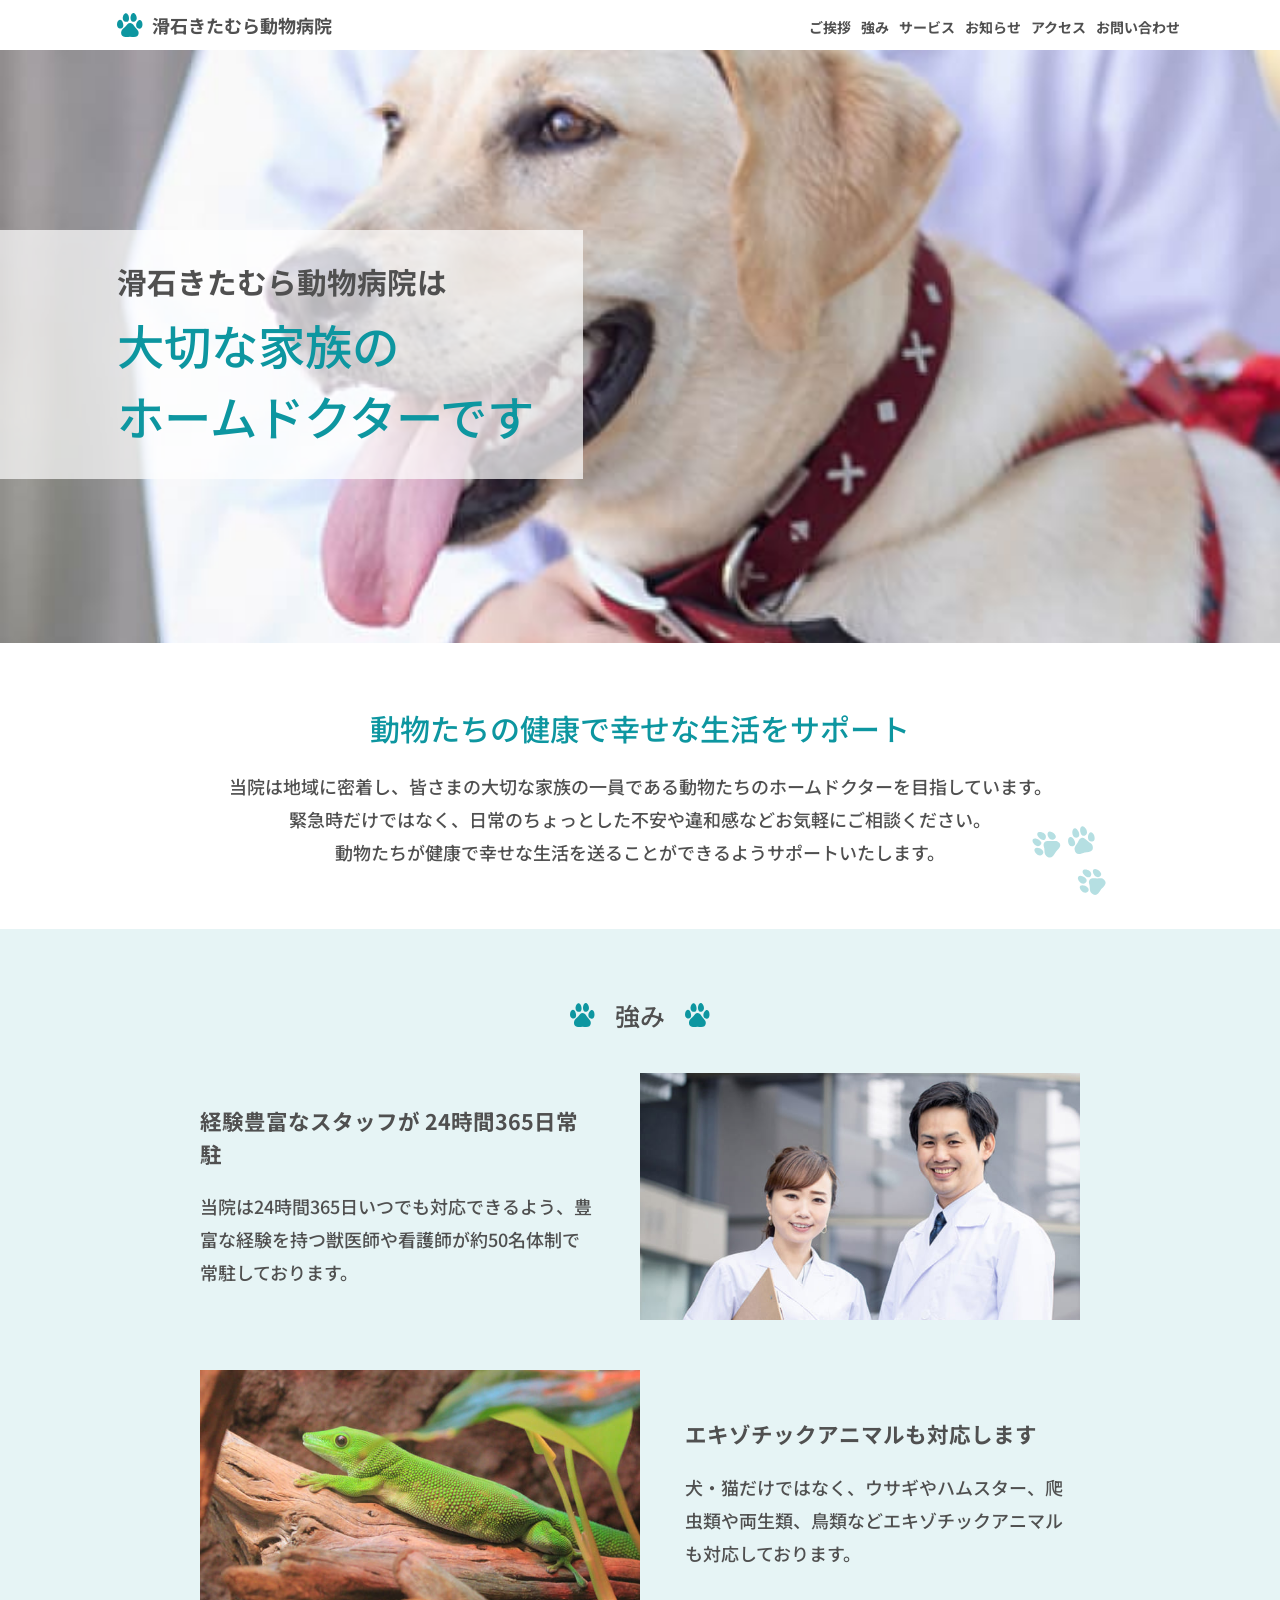
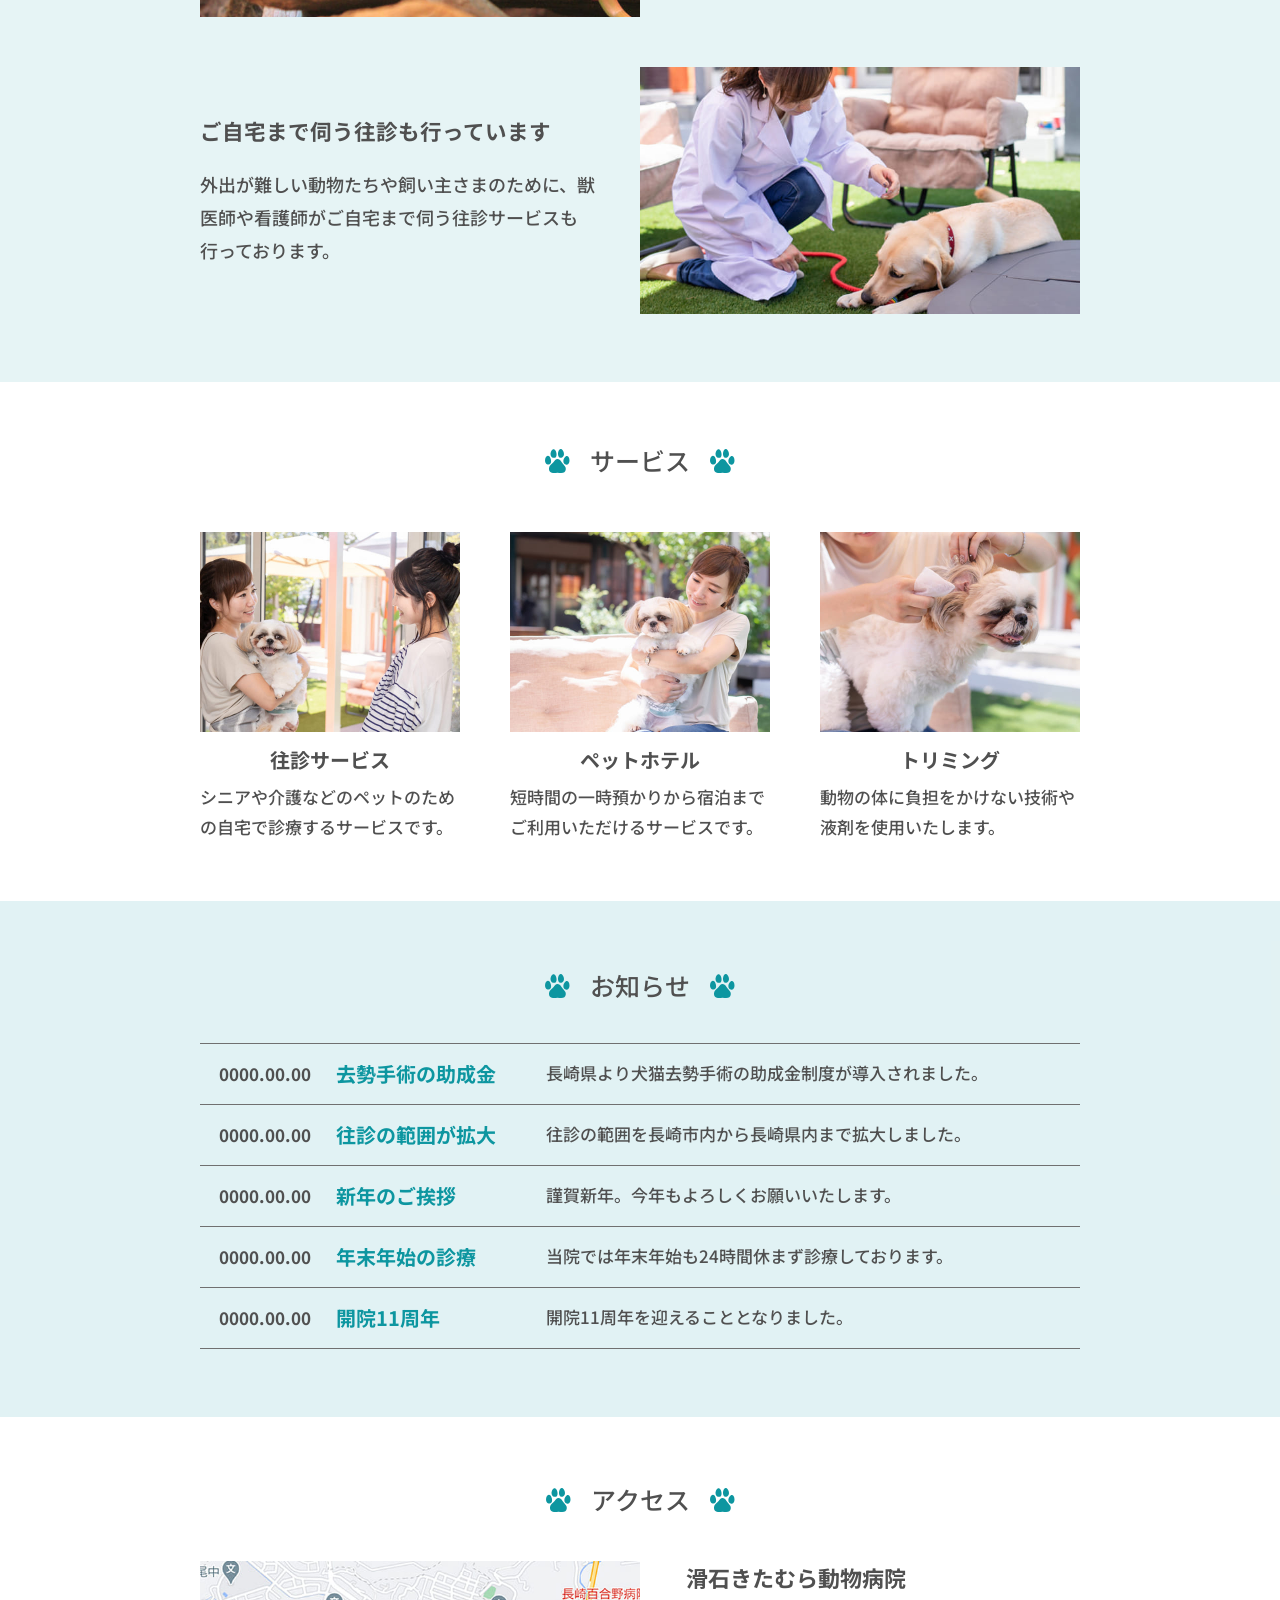
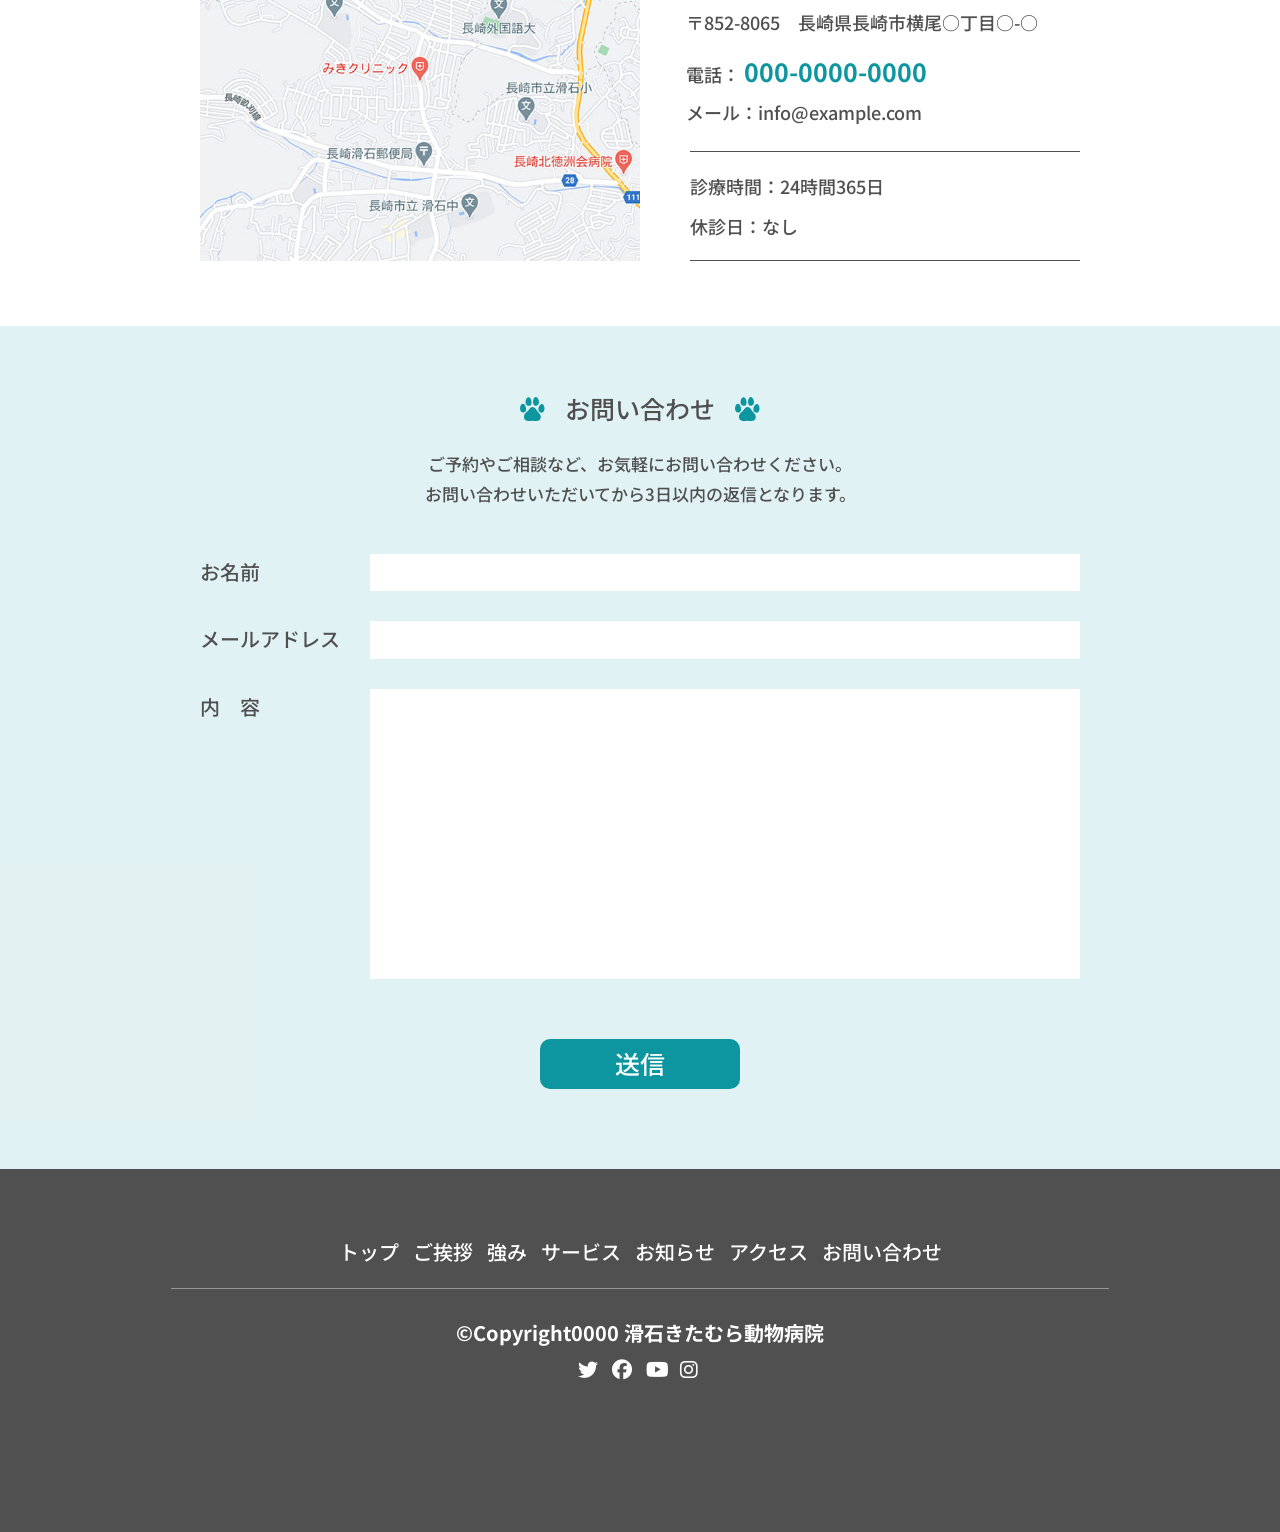
==== commit 13a9e2b7: "CSS修正" ====
--- a/index.html
+++ b/index.html
@@ -26,11 +26,16 @@
         <section>
             <div id="container">
                 <header class="header">
-                    <div class="inner">
                         <div class="header__logo">
-                            <img src="image/header-icon.svg" alt="足跡のロゴ">
                             <h1>
-                                <a href="#">滑石きたむら動物病院</a>
+                                <a href="#">
+                                <div class="header__logo-image">
+                                    <img src="image/header-icon.svg" alt="足跡のロゴ">
+                                </div>
+                                <div class="header__logo-text">
+                                    <span>滑石きたむら動物病院</span>
+                                </div>
+                                </a>
                             </h1>
                         </div>
                         <nav class="header__nav pc">
@@ -261,7 +266,7 @@
                                     <div class="first__text">
                                         <h3>滑石きたむら動物病院</h3>
                                         <div class="access__address">
-                                            <p>〒852-8065<span class="ib-span">長崎県長崎市横尾○丁目○-○</span></p>
+                                            <p>〒852-8065　<span class="ib-span">長崎県長崎市横尾○丁目○-○</span></p>
                                         </div>
                                         <div class="access__phone">
                                             <p><span>電話：</span>
@@ -308,7 +313,7 @@
                         </form>
                     </div>
                 </section>
-            </div>
+        
     </main>
     <footer class="footer">
         <nav class="footer__nav">
--- a/css/style.css
+++ b/css/style.css
@@ -1,12 +1,14 @@
 /* google fontsを読み込む */
 @import url('https://fonts.googleapis.com/css2?family=Noto+Sans+JP:wght@100..900&display=swap');
 :root {
-    --font-color: #0D96A0;
+    --font-color: #505050;
+    --font-family: "Noto Sans JP", sans-serif;
 }
 /* base */
 html {
     -webkit-appearance: none;
     appearance: none;
+    -webkit-text-size-adjust: 100%;
     /* Chrome以外での崩れ防止 */
     -webkit-text-size-adjust: 100%;
     /* コンテンツからはみ出ずに文字折り返し */
@@ -18,8 +20,14 @@
 }
 
 body {
-    letter-spacing: 0;
-    font-family: "Noto Sans JP", sans-serif;
+
+  font-family: var(--font-family);
+  font-optical-sizing: auto;
+  font-weight: 500;
+  font-style: normal;
+
+
+    letter-spacing:0.0em;
     font-optical-sizing: auto;
     font-weight: 500;
     font-style: normal;
@@ -34,6 +42,12 @@
     width: 100%;
     overflow: hidden;
 }
+@media (max-width: 767px) {
+    body {
+        font-size: 1.6rem;
+        line-height: calc(30 / 16);
+    }
+}
 /* common */
 /* PC、SPの非表示 */
 @media (max-width: 767px) {
@@ -66,7 +80,7 @@
 
 
 .section-title {
-   min-height: 5rem;
+   /* min-height: 5rem; */
     display: flex;
     align-items: center;
     justify-content: center;
@@ -109,6 +123,9 @@
     background: #fff;
     /* 画面幅が小さくなったときに画面幅に文字が被らないように (デザインカンプにはないよ)*/
     padding-inline: 3rem;
+    padding-left:calc(99 / 1080 * 100vw) ;
+    padding-right:6rem ;
+    padding-left:calc(99 / 1080 * 100vw) ;
     /* ヘッダーがスクロールをしても常に表示されるようにする */
     position: fixed;
     top: 0;
@@ -130,29 +147,32 @@
      /* margin: 0 5rem; */
     height: 5rem;
     display: flex;
-    justify-content: space-between;
+    
+}
+.header {
+    display:flex ;
+    width: 100%;
+    height: 5rem; 
     align-items: center;
-    color: #505050;
-     /* margin: 0 5rem; */
-    /* padding-inline: 7rem; */
-}
-
-.header__logo {
-    display: flex;
-    column-gap: 0.9rem;
-    /* margin-left: -1rem; */
-}
-.header__logo img {
-    width: 2.5rem;
+}
+
+.header__logo a {
+    display: flex;
+    align-items: center;
+    column-gap: 0.95rem;
+}
+.header__logo-text {
+    /* font-size: 1.8rem; */
+    /* line-height: calc(33 / 18); */
+    font-weight: 700;
+    transition:all 0.4s;
+}
+.header__logo-image {
+    width: 2.55rem;
     object-fit: contain;
 }
 
-.header__logo h1 a {
-    font-size: 1.8rem;
-    line-height: calc(33 / 18);
-    font-weight: bold;
-    transition:all 0.4s;
-}
+
 @media (max-width: 767px) {
     .header__logo h1 a {
         font-size: 2rem;
@@ -176,16 +196,16 @@
     display: flex;
     align-items: center;
     column-gap: 1rem;
-    
+    padding-right: 4rem;
     
 }
 .header__nav ul li a {
     height: 5rem;
+    
     /* display: flex; */
-    align-items: center;
     /* justify-content: center; */
     font-size: 1.4rem;
-    font-weight: bold;
+    font-weight: 700;
     transition: 0.4s;
     
 }
@@ -356,7 +376,7 @@
     }
 }
 .features {
-    padding:6.4rem 9.7rem 6.8rem 10rem  ;
+    padding:6.4rem 2rem 6.8rem 2rem  ;
     width: 100%;
     background-color: rgba(13, 150, 160, 0.102);
     
@@ -479,6 +499,10 @@
     font-size: 1.8rem;
     line-height: calc(33 / 18 * 100%);
 }
+.features-item__text p {
+
+    
+}
 @media (max-width:767px) {
     .features-item__text {
         /* padding-top:4.2rem ; */
@@ -530,7 +554,7 @@
 }
 @media (max-width: 767px) {
     .service {
-        padding: 4.1rem 2rem 3.9rem;
+        padding: 4.5rem 2rem 3.9rem;
     }
 }
 .service .inner {
@@ -547,13 +571,14 @@
   align-items: flex-start;
   justify-content: space-between;
   column-gap: calc(50 / 880 * 100%);
-  margin-top: 4rem;
+  margin-top: 4.8rem;
 }
 @media (max-width:767px) {
     .service__items {
         flex-direction: column;
         row-gap: 3.9rem;
-         margin-top: 1rem;
+        margin-top: 4rem;
+        
     }
 }
 .service-item {
@@ -588,7 +613,7 @@
 }
 @media (max-width:767px){
     .service-item__textarea {
-        margin-top: 3.2rem
+        margin-top: 3rem
     }
 }
 .service-item__textarea h3 {
@@ -596,7 +621,11 @@
     font-weight: bold;
     white-space: nowrap;
 }
-
+@media (max-width:767px){
+    .service-item__textarea h3 {
+    margin-top: 3.1rem;
+}
+}
 .service-item__text p {
     font-size: 1.7rem;
     line-height: calc(30 / 17);
@@ -606,7 +635,7 @@
     .service-item__text p {
        font-size: 1.6rem;
        font-weight: 500;
-       margin-top: 1rem;
+       margin-top: 1.5rem;
     }
 }
 
@@ -633,7 +662,7 @@
     }
 }
    .news__contents {
-    margin-top: 3.1rem;
+    margin-top: 3.4rem;
 }
 @media (max-width:767px){
     .news__contents {
@@ -647,7 +676,7 @@
 .news-item {
     display: flex;
     align-items: center;
-    padding: 1.3rem 1.85rem 1.4rem;
+    padding: 1.4rem 1.85rem 1.6rem;
     column-gap: calc(27 / 880 * 100%);
     /* border-top: 0.1rem solid #707070; */
     border-bottom: 0.1rem solid #707070;
@@ -695,6 +724,7 @@
     font-weight: bold;
     width: 18.4rem;
     line-height: calc(25 / 20);
+    color: #0D96A0;
 }
 @media (max-width:767px){
     .news__name {
@@ -703,8 +733,8 @@
 }
 .news__text {
     flex: 1;
-    /* font-size: 1.6rem; */
-    /* font-weight: 500; */
+    font-size: 1.7rem;
+    font-weight: 500;
     color: #505050;
     text-align: left;
     line-height: calc(30 / 17);
@@ -718,7 +748,7 @@
 }
 /* access*/
 .access {
-    padding: 6.3rem 2rem 4.5rem;
+    padding: 6.0rem 2rem 6.5rem;
 }
 
 @media (max-width:767px){
@@ -728,7 +758,7 @@
 }
 
 .access__contents {
-    margin-top: 3rem;
+    margin-top: 3.8rem;
     
 }
 @media (max-width:767px) {
@@ -783,7 +813,7 @@
 @media (max-width:767px) {
 .ib-span {
     display: inline-block;
-    margin-left: 2rem;
+    /* margin-left: 2rem; */
 }
 }
 .tel-pc {
@@ -794,8 +824,8 @@
 }
 .access__email {
     margin-top: 0.8rem;
-    font-size: 1.6rem;
-    line-height: calc(24 / 16);
+    font-size: 1.8rem;
+    line-height: calc(27 / 18);
     color: #505050;
     /* color:#0D96A0 ; */
 }
@@ -830,12 +860,14 @@
 }
 
 .access-item__text {
-    margin-top: 2rem;
+    /* margin-top: 2rem; */
     
 }
 .second__text {
-    margin: 2.5rem 0;
-    padding:1.4rem 0 1.6rem;
+    margin: 2.5rem 0 0rem;
+     font-size: 1.8rem;
+    margin-left: 0.4rem;
+    padding: 1.4rem 0 1.4rem ;
     color: #505050;
     line-height:18 / 40 * 100vw ;
     border-top: 0.1rem solid #505050;
@@ -844,20 +876,21 @@
 }
 @media (max-width: 767px) {
     .second__text{
-    /* margin-top: 1.4rem; */
-    margin: 1.7rem 0 0.5rem;
-    padding: 1.4rem 0 1rem;
-    margin-left: 0rem;
-    /* padding: 1.1rem 0; */
+    margin-top: 1.8rem;
+    /* margin: 1.7rem 0 1rem; */
+    /* padding: 1.5rem 1.4rem; */
+    padding: 1.2rem 0;
+    margin-left: 0;
     }
 }
 .second__text p {
-    margin-top: 1rem;
+    /* margin-bottom: 1.1rem; */
+    line-height: calc(40 / 18);
     
 }
 @media (max-width: 767px) {
     .second__text p{
-        margin-top: 0;
+        line-height: calc(30 / 16);
         font-size: 1.6rem;
     }
 }
@@ -895,7 +928,7 @@
     }
 }
 .contact {
-  padding: 5.8rem 2rem 5rem;
+  padding: 6rem 2rem 5rem;
   background-color: rgba(13, 150, 160, 0.12);
 }
 @media (max-width: 767px){
@@ -914,7 +947,7 @@
 
 .contact__text {
     margin-inline: auto;
-    margin-top: 1.5rem;
+    margin-top: 1.7rem;
     color: #505050;
     font-size: 1.7rem;
     line-height: calc(30 / 17 * 100%);
@@ -924,7 +957,7 @@
     .contact__text {
     font-size: 1.6rem;
     line-height: calc(30 / 16);
-    margin-top: 3.2rem;
+    margin-top: 4.1rem;
     text-align: left;
 }
 }
@@ -933,7 +966,7 @@
     flex-direction: column;
     /* margin: 3rem; */
     justify-content: center;
-    margin-top: 4rem;
+    margin-top: 4.5rem;
     row-gap: 3rem ;
     font-size: 2rem;
     /* max-width: 880px; */
@@ -942,6 +975,7 @@
 @media (max-width: 767px){
     .contact__form{
         row-gap: 1.9rem;
+        margin-top: 3.4rem;
     }
 }
 .contact__row {
@@ -997,13 +1031,14 @@
     margin: 3rem;
     text-align: center;
     color: #fff;
-    background-color: var(--font-color);
+    background-color: #0D96A0;
     margin-inline: auto;
+    font-size: 2.5rem;
     width: 20rem;
     height: 5rem;
     cursor: pointer;
     border-radius: 1rem;
-    border: 1px solid #0D96A0;
+    border: 0.2rem solid #0D96A0;
     transition: background-color 0.4s, color 0.4s;
 }
 @media (any-hover: hover) {
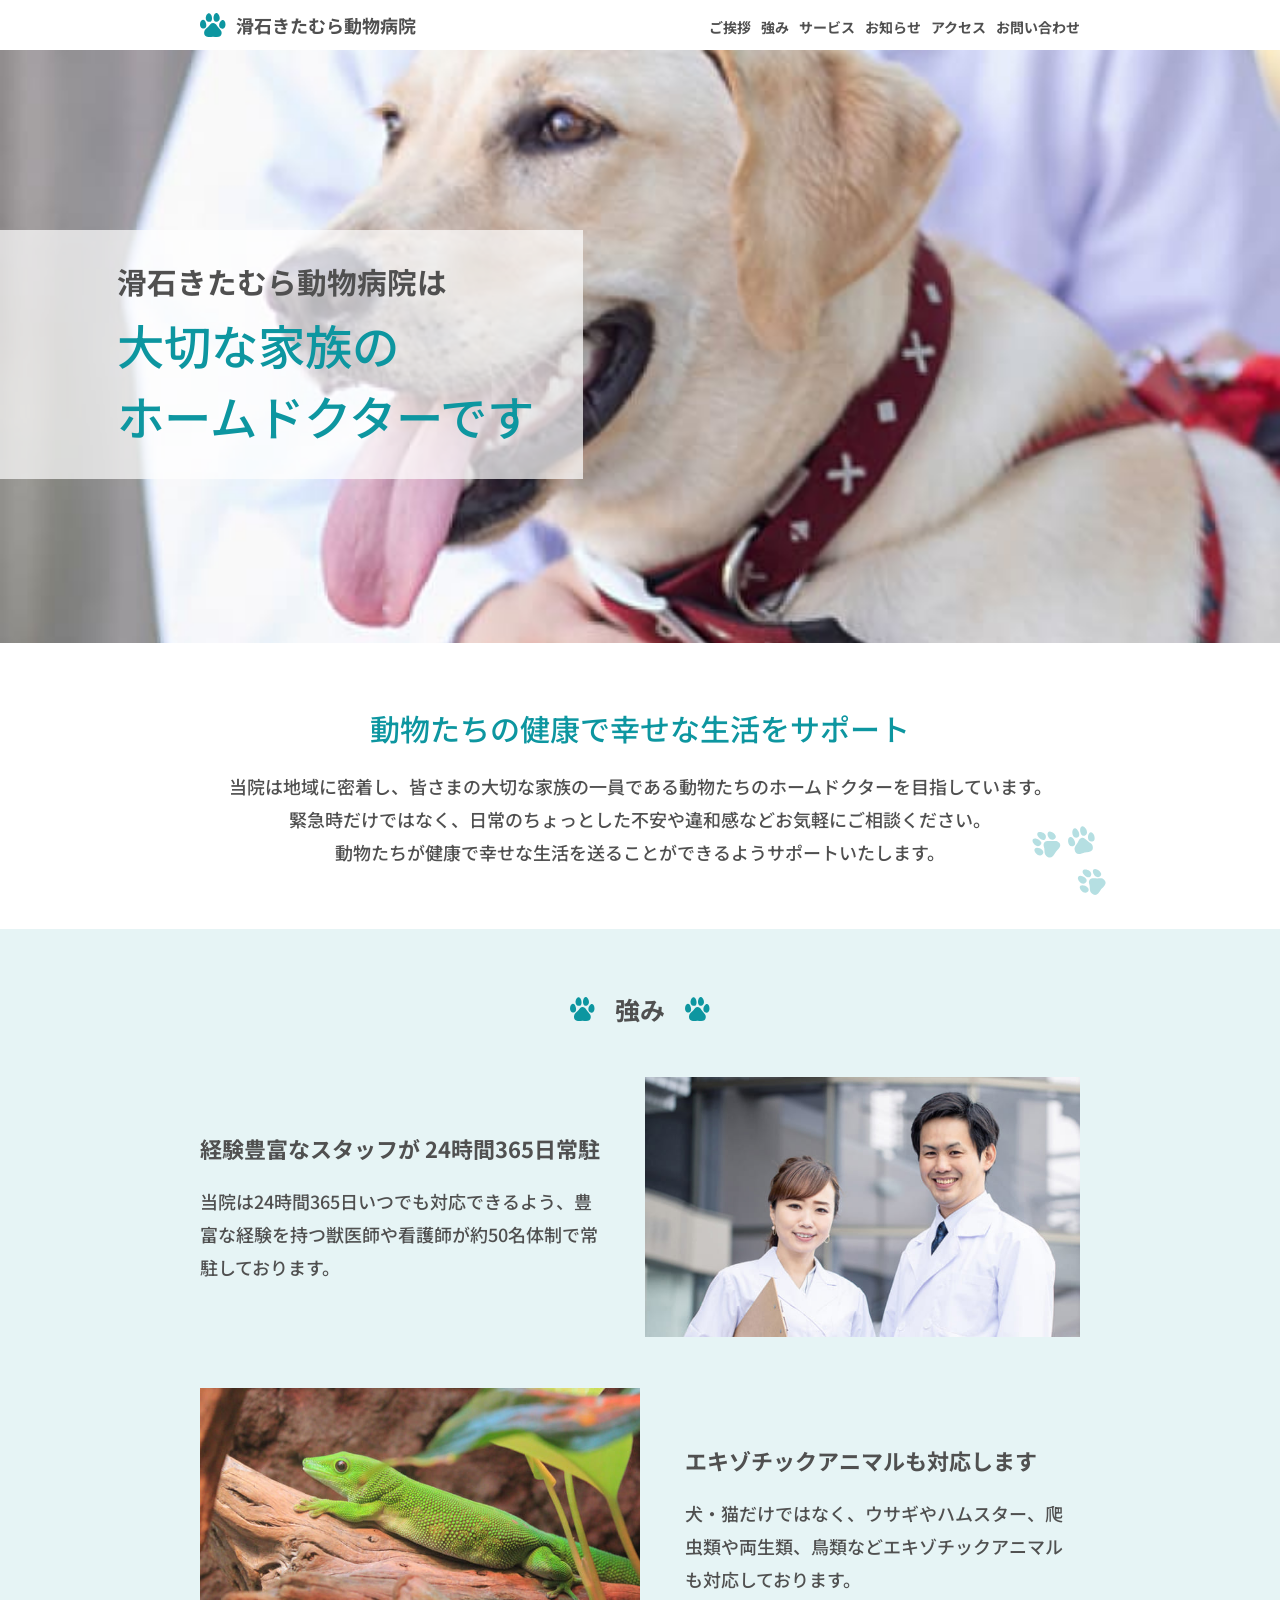
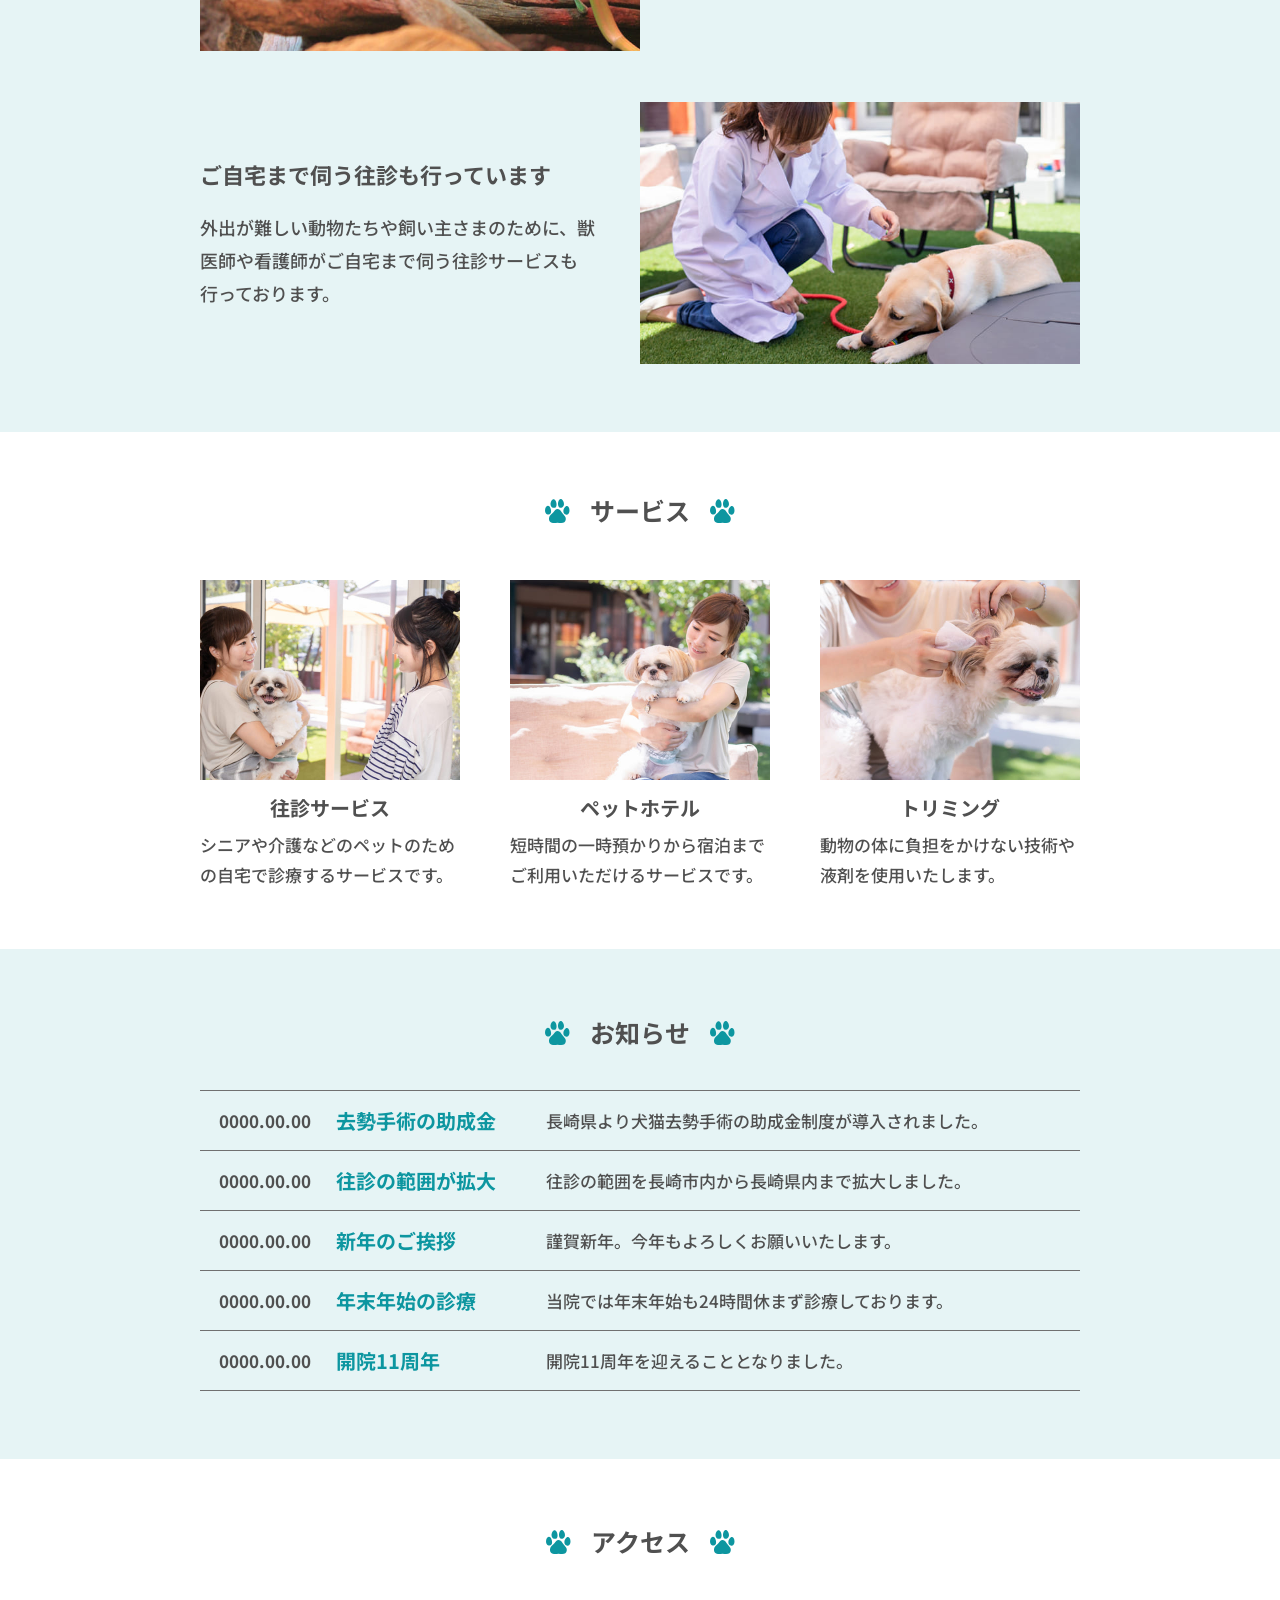
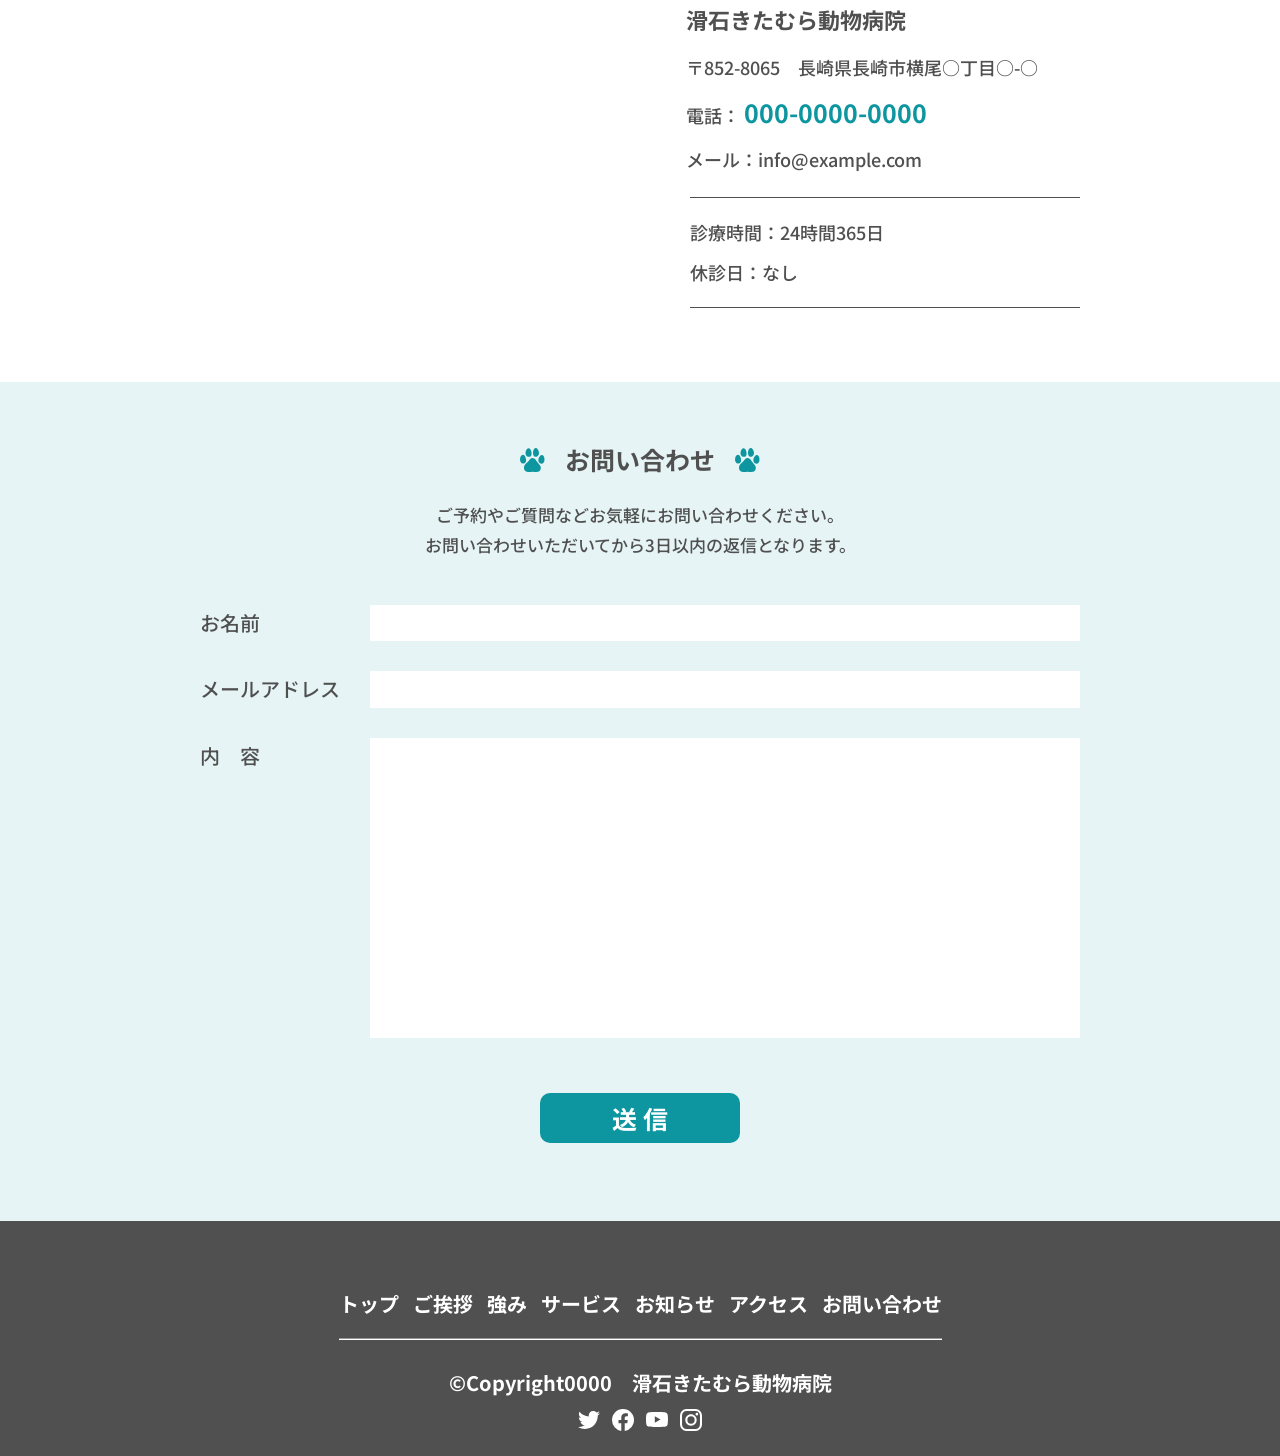
==== commit 31e7a088: "SNSアイコン追加とデザイン修正" ====
--- a/index.html
+++ b/index.html
@@ -13,6 +13,10 @@
     <!-- 基本のファビコン（SVG対応） -->
     <link rel="icon" href="/image/header-icon.svg" sizes="any">
     <link rel="icon" href="/image/header-icon.svg" type="image/svg+xml">
+    <!-- google fontsの読み込み -->
+    <link rel="preconnect" href="https://fonts.googleapis.com">
+    <link rel="preconnect" href="https://fonts.gstatic.com" crossorigin>
+    <link href="https://fonts.googleapis.com/css2?family=Noto+Sans+JP:wght@100..900&display=swap" rel="stylesheet">
 
     <!-- Apple Touch Icon（スマホのホーム画面用） -->
     <link rel="apple-touch-icon" href="/apple-touch-icon.png">
@@ -22,46 +26,49 @@
 </head>
 
 <body>
-    <main>
-        <section>
-            <div id="container">
-                <header class="header">
-                        <div class="header__logo">
-                            <h1>
-                                <a href="#">
+
+    <section>
+        <div id="container">
+            <!-- header -->
+            <header class="header">
+                <div class="inner">
+                    <div class="header__logo">
+                        <h1>
+                            <a href="#">
                                 <div class="header__logo-image">
                                     <img src="image/header-icon.svg" alt="足跡のロゴ">
                                 </div>
                                 <div class="header__logo-text">
                                     <span>滑石きたむら動物病院</span>
                                 </div>
-                                </a>
-                            </h1>
-                        </div>
-                        <nav class="header__nav pc">
-                            <ul>
-                                <li>
-                                    <a href="#message">ご挨拶</a>
-                                </li>
-                                <li>
-                                    <a href="#features">強み</a>
-                                </li>
-                                <li>
-                                    <a href="#service">サービス</a>
-                                </li>
-                                <li>
-                                    <a href="#news">お知らせ</a>
-                                </li>
-                                <li>
-                                    <a href="#access">アクセス</a>
-                                </li>
-                                <li>
-                                    <a href="#contact">お問い合わせ</a>
-                                </li>
-                            </ul>
-                        </nav>
-                    </div>
-                </header>
+                            </a>
+                        </h1>
+                    </div>
+                    <nav class="header__nav sp">
+                        <ul>
+                            <li>
+                                <a href="#message">ご挨拶</a>
+                            </li>
+                            <li>
+                                <a href="#features">強み</a>
+                            </li>
+                            <li>
+                                <a href="#service">サービス</a>
+                            </li>
+                            <li>
+                                <a href="#news">お知らせ</a>
+                            </li>
+                            <li>
+                                <a href="#access">アクセス</a>
+                            </li>
+                            <li>
+                                <a href="#contact">お問い合わせ</a>
+                            </li>
+                        </ul>
+                    </nav>
+                </div>
+            </header>
+            <main>
                 <!-- FV -->
                 <section id="mv" class="mv">
                     <div class="mv">
@@ -80,20 +87,22 @@
 
                         </div>
                     </div>
-                    <div class="message">
-                        <div class="inner">
-                            <h2 id="message" class="message__title">動物たちの健康で<span class="sp-br">幸せな生活をサポート</span> </h2>
-                            <p class="message__text">
-                                当院は地域に密着し、皆さまの大切な家族の一員である動物たちの<span class="pc-br">ホームドクターを目指しています。</span>
-                                <br>緊急時だけではなく、日常のちょっとした不安や違和感などお気軽にご相談ください。
-                                <br>動物たちが健康で幸せな生活を送ることができるようサポートいたします。
-                            </p>
-                            <img class="message__icon" src="./image/message_icon.svg" alt="犬の足跡">
-                        </div>
-                    </div>
-                </section>
-
-
+                </section>
+                <section id="message" class="message">
+                    <div class="inner">
+                        <h2 id="message" class="message__title">動物たちの健康で<br class="pc">幸せな生活をサポート</h2>
+                        <p class="message__text">
+                            当院は地域に密着し、皆さまの大切な家族の一員である動物たちのホームドクターを目指しています。
+                            <br>緊急時だけではなく、日常のちょっとした不安や違和感などお気軽にご相談ください。
+                            <br>動物たちが健康で幸せな生活を送ることができるようサポートいたします。
+                        </p>
+                        <div class="message__icon">
+                            <img src="./image/message_icon.svg" alt="犬の足跡">
+                        </div>
+                    </div>
+
+
+                </section>
                 <section id="features" class="features">
                     <div class="inner">
                         <div class="features__title section-title">
@@ -103,7 +112,7 @@
                             <div class="features__item features__item">
                                 <div class="features__textarea">
                                     <div class="features-item__title">
-                                        <h3>経験豊富なスタッフが <span class="sp-br">24時間365日常駐</span> </h3>
+                                        <h3>経験豊富なスタッフが <br class="pc">24時間365日常駐</h3>
                                     </div>
                                     <div class="features-item__text">
                                         <p>当院は24時間365日いつでも対応できるよう、豊富な経験を持つ獣医師や看護師が約50名体制で常駐しております。</p>
@@ -219,29 +228,37 @@
                             <div class="news__list">
                                 <a href="#" class="news-item ">
 
-                                    <time class="news__date">0000.00.00</time>
+                                    <time class="news__date" datetime="0000.00.00">0000.00.00</time>
                                     <p class="news__name">去勢手術の助成金</p>
                                     <p class="news__text">長崎県より犬猫去勢手術の助成金制度が導入されました。</p>
                                 </a>
-                                <a href="#" class="news-item ">
-
-                                    <time class="news__date">0000.00.00</time>
+                            </div>
+                            <div class="news__list">
+                                <a href="#" class="news-item ">
+
+                                    <time class="news__date" datetime="0000.00.00">0000.00.00</time>
                                     <p class="news__name">往診の範囲が拡大</p>
                                     <p class="news__text">往診の範囲を長崎市内から長崎県内まで拡大しました。</p>
 
                                 </a>
-                                <a href="#" class="news-item ">
-                                    <time class="news__date">0000.00.00</time>
+                            </div>
+                            <div class="news__list">
+                                <a href="#" class="news-item ">
+                                    <time class="news__date" datetime="0000.00.00">0000.00.00</time>
                                     <p class="news__name">新年のご挨拶</p>
                                     <p class="news__text">謹賀新年。今年もよろしくお願いいたします。</p>
                                 </a>
-                                <a href="#" class="news-item ">
-                                    <time class="news__date">0000.00.00</time>
+                            </div>
+                            <div class="news__list">
+                                <a href="#" class="news-item ">
+                                    <time class="news__date" datetime="0000.00.00">0000.00.00</time>
                                     <p class="news__name">年末年始の診療</p>
                                     <p class="news__text">当院では年末年始も24時間休まず診療しております。</p>
                                 </a>
-                                <a href="#" class="news-item ">
-                                    <time class="news__date">0000.00.00</time>
+                            </div>
+                            <div class="news__list">
+                                <a href="#" class="news-item ">
+                                    <time class="news__date" datetime="0000.00.00">0000.00.00</time>
                                     <p class="news__name">開院11周年</p>
                                     <p class="news__text">開院11周年を迎えることとなりました。</p>
                                 </a>
@@ -256,28 +273,32 @@
                         </div>
                         <div class="access__contents">
                             <div class="access__item access__item">
-                                <div class="access__image">
-                                    <picture>
-                                        <source media="(min-width: 768px)" srcset="./image/access-pc.jpg">
-                                        <img src="./image/access-sp.jpg" alt="アクセスマップ">
-                                    </picture>
+                                <div class="access__map">
+                                    <iframe
+                                        src="https://www.google.com/maps/embed?pb=!1m18!1m12!1m3!1d24785.70981036336!2d129.77372039667756!3d32.9881189!2m3!1f0!2f0!3f0!3m2!1i1024!2i768!4f13.1!3m3!1m2!1s0x356abb0261bec585%3A0xf1f109703254736c!2z6ZW35bSO44OQ44Kk44Kq44OR44O844Kv!5e1!3m2!1sja!2sjp!4v1781452510828!5m2!1sja!2sjp"
+                                        width="600" height="450" style="border:0;" allowfullscreen="" loading="lazy"
+                                        referrerpolicy="no-referrer-when-downgrade"></iframe>
                                 </div>
                                 <div class="access__textarea">
-                                    <div class="first__text">
-                                        <h3>滑石きたむら動物病院</h3>
+                                    <address>
+                                        <div class="first__text">
+                                            <h3>滑石きたむら動物病院</h3>
+                                        </div>
+
                                         <div class="access__address">
-                                            <p>〒852-8065　<span class="ib-span">長崎県長崎市横尾○丁目○-○</span></p>
+                                            <p>〒852-8065　<span class="address-break">長崎県長崎市横尾○丁目○-○</span></p>
                                         </div>
                                         <div class="access__phone">
                                             <p><span>電話：</span>
-                                                <a href="tel:000-0000-0000" class="sp">000-0000-0000</a>
-                                                <span class="tel-pc">000-0000-0000</span>
+                                                <a href="tel:00000000000">
+                                                    <span class="tel-pc"> 000-0000-0000</span></a>
                                             </p>
                                         </div>
                                         <div class="access__email">
                                             <span>メール：</span><a href="mailto:info@example.com">info@example.com</a>
                                         </div>
-                                    </div>
+                                    </address>
+
                                     <div class="second__text">
                                         <p>診療時間：24時間365日</p>
                                         <p>休診日：なし</p>
@@ -293,62 +314,85 @@
                         <div class="section-title">
                             <h2>お問い合わせ</h2>
                         </div>
-                        <p class="contact__text">ご予約やご相談など、お気軽にお問い合わせください。<br>
+                        <p class="contact__text">ご予約やご質問などお気軽にお問い合わせください。<br>
                             お問い合わせいただいてから3日以内の返信となります。</p>
 
                         <form class="contact__form">
                             <div class="contact__row">
                                 <label for="name">お名前</label>
-                                <input type="text" id="name" name="name" required>
+                                <input type="text" id="name" class="form-control" name="name" required>
                             </div>
                             <div class="contact__row">
                                 <label for="email">メールアドレス</label>
-                                <input type="email" id="email" name="email" required>
+                                <input type="email" id="email" class="form-control" name="email" required>
                             </div>
                             <div class="contact__row contact__row--textarea">
-                                <label for="message">内　容</label>
-                                <textarea id="message" name="message" required></textarea>
-                            </div>
-                            <button type="submit" class="contact__button">送信</button>
+                                <label for="content">内　容</label>
+                                <textarea name="content" id="content" class="form-control form-textarea"></textarea>
+                            </div>
+                            <div class="contact__button">
+                                <input type="submit" class="contact__button-button" value="送 信">
+                            </div>
                         </form>
                     </div>
                 </section>
-        
-    </main>
-    <footer class="footer">
-        <nav class="footer__nav">
-            <ul class="footer__list">
-                <li>
-                    <a href="#MV">トップ</a>
-                </li>
-                <li>
-                    <a href="#message">ご挨拶</a>
-                </li>
-                <li>
-                    <a href="#features">強み</a>
-                </li>
-                <li>
-                    <a href="#service">サービス</a>
-                </li>
-                <li>
-                    <a href="#news">お知らせ</a>
-                </li>
-                <li>
-                    <a href="#access">アクセス</a>
-                </li>
-                <li>
-                    <a href="#contact">お問い合わせ</a>
-                </li>
-            </ul>
-        </nav>
-        <p class="footer__copyright">
-            &copy;Copyright0000 滑石きたむら動物病院
-        </p>
-        <div class="footer__sns">
-            <a href=""><i class="fa-brands fa-twitter"></i></a>
-            <a href=""><i class="fa-brands fa-facebook"></i></a>
-            <a href=""><i class="fa-brands fa-youtube"></i></a>
-            <a href=""><i class="fa-brands fa-instagram"></i></a>
         </div>
-    </footer>
+        </main>
+        <footer class="footer">
+            <div class="inner">
+                <nav class="footer__nav">
+                    <ul class="footer__list">
+                        <li>
+                            <a href="#mv">トップ</a>
+                        </li>
+                        <li>
+                            <a href="#message">ご挨拶</a>
+                        </li>
+                        <li>
+                            <a href="#features">強み</a>
+                        </li>
+                        <li>
+                            <a href="#service">サービス</a>
+                        </li>
+                        <li>
+                            <a href="#news">お知らせ</a>
+                        </li>
+                        <li>
+                            <a href="#access">アクセス</a>
+                        </li>
+                        <li>
+                            <a href="#contact">お問い合わせ</a>
+                        </li>
+                    </ul>
+                </nav>
+                <p class="footer__copyright">
+                    ©︎Copyright0000　滑石きたむら動物病院
+                </p>
+                <div class="footer__sns">
+                    <ul class="sns-list">
+                        <li>
+                            <a href="https://x.com/" target="_blank" rel="noopener noreferrer">
+                                <img src="/image/icon_twitter.svg" alt="x">
+                            </a>
+                        </li>
+                        <li>
+                            <a href="https://www.facebook.com/" target="_blank" rel="noopener noreferrer">
+                                <img src="/image/icon_facebook.svg" alt="facebook">
+                            </a>
+                        </li>
+                        <li>
+                            <a href="https://www.youtube.com/" target="_blank" rel="noopener noreferrer">
+                                <img src="/image/icon_youtube.svg" alt="youtube">
+                            </a>
+                        </li>
+                        <li>
+                            <a href="https://www.instagram.com/" target="_blank" rel="noopener noreferrer">
+                                <img src="/image/icon_instagram.svg" alt="instagram">
+                            </a>
+                        </li>
+                    </ul>
+
+                </div>
+            </div>
+        </footer>
 </body>
--- a/css/style.css
+++ b/css/style.css
@@ -1,9 +1,10 @@
-/* google fontsを読み込む */
-@import url('https://fonts.googleapis.com/css2?family=Noto+Sans+JP:wght@100..900&display=swap');
 :root {
     --font-color: #505050;
+    --color-main: #0D96A0;
+    --color-background: rgba(13, 150, 160, 0.102);
     --font-family: "Noto Sans JP", sans-serif;
 }
+
 /* base */
 html {
     -webkit-appearance: none;
@@ -20,14 +21,14 @@
 }
 
 body {
-
-  font-family: var(--font-family);
-  font-optical-sizing: auto;
-  font-weight: 500;
-  font-style: normal;
-
-
-    letter-spacing:0.0em;
+    font-family: 'Noto Sans JP', sans-serif;
+    font-family: var(--font-family);
+    font-optical-sizing: auto;
+    font-weight: 500;
+    font-style: normal;
+
+
+    letter-spacing: 0;
     font-optical-sizing: auto;
     font-weight: 500;
     font-style: normal;
@@ -38,32 +39,39 @@
     line-height: calc(33 / 18);
     margin-top: 5rem;
 }
+
 #container {
     width: 100%;
     overflow: hidden;
 }
+
 @media (max-width: 767px) {
     body {
         font-size: 1.6rem;
         line-height: calc(30 / 16);
     }
 }
+
 /* common */
 /* PC、SPの非表示 */
-@media (max-width: 767px) {
+
+@media (max-width: 767px) {
+    .sp {
+        display: none !important;
+    }
+}
+
+@media (min-width: 768px) {
     .pc {
         display: none !important;
     }
 }
-@media (min-width: 768px) {
-    .sp {
-        display: none !important;
-    }
-}
+
 main {
     /* ヘッダーの高さ分MVを下にする→MVの写真が隠れないように */
-    margin-top: 0;
-}
+    /* margin-top: 5rem; */
+}
+
 img {
     /* 画像を崩さず・余計な余白を出さず・レスポンシブ対応する設定 */
     width: 100%;
@@ -71,8 +79,9 @@
     /* 画像と画像がくっついている場合にへんな隙間が生まれるのを防ぐため */
     display: block;
 }
+
 .inner {
-    max-width: 880px;
+    max-width: 88rem;
     /* 横方向のマージンを自動にして、中央寄せするための指定 */
     margin-inline: auto;
     margin: 0 auto;
@@ -80,42 +89,47 @@
 
 
 .section-title {
-   /* min-height: 5rem; */
+    /* min-height: 5rem; */
     display: flex;
     align-items: center;
     justify-content: center;
     column-gap: 2rem;
     font-size: 2.5rem;
-}
+    font-weight: bold;
+}
+
 .section-title h2 {
     /* 上下左右の装飾がある場合など */
     font-size: 2.5rem;
     position: relative;
     padding: 0 4.5rem;
-     color: #505050;
+    /* color: #505050; */
     display: flex;
     align-items: center;
     margin-top: 0;
-
-}
+    font-weight: bold;
+
+}
+
 .section-title h2::before,
 .section-title h2::after {
-  content: "";
-  position: absolute;
-  justify-content: center;
-  width: 25px;
-  height: 25px;
-  background: url(../image/sectionTitleIcon.svg) no-repeat center / contain;
-  /* transform: translateY(-50%); */
+    content: "";
+    position: absolute;
+    justify-content: center;
+    width: 25px;
+    height: 25px;
+    background: url(../image/sectionTitleIcon.svg) no-repeat center / contain;
+    /* transform: translateY(-50%); */
 }
 
 .section-title h2::before {
-  left: 0;
+    left: 0;
 }
 
 .section-title h2::after {
-  right: 0;
-}
+    right: 0;
+}
+
 /* header */
 .header {
     width: 100%;
@@ -123,50 +137,50 @@
     background: #fff;
     /* 画面幅が小さくなったときに画面幅に文字が被らないように (デザインカンプにはないよ)*/
     padding-inline: 3rem;
-    padding-left:calc(99 / 1080 * 100vw) ;
-    padding-right:6rem ;
-    padding-left:calc(99 / 1080 * 100vw) ;
+    /* padding-left: calc(99 / 1080 * 100vw); */
+    /* padding-right: 6rem; */
     /* ヘッダーがスクロールをしても常に表示されるようにする */
     position: fixed;
     top: 0;
     left: 0;
     z-index: 999;
 }
+
 @media (max-width:767px) {
     .header {
-      padding-inline: 2rem;
+        padding-inline: 2rem;
     }
 }
 
 .header .inner {
-    /* max-width: 880px; */
-    /* padding: 0 ; */
-    /* display: flex; */
-    /* justify-content: space-between; */
-    /* align-items: center; */
-     /* margin: 0 5rem; */
+    justify-content: space-between;
+    align-items: center;
+    /* margin: 0 5rem; */
+    
+    width: 100%;
+    display: flex;
+
+}
+
+.header {
+    display: flex;
+    align-items: center;
+}
+
+.header__logo a {
+    display: flex;
+    align-items: center;
+    column-gap: 1rem;
     height: 5rem;
-    display: flex;
-    
-}
-.header {
-    display:flex ;
-    width: 100%;
-    height: 5rem; 
-    align-items: center;
-}
-
-.header__logo a {
-    display: flex;
-    align-items: center;
-    column-gap: 0.95rem;
-}
+}
+
 .header__logo-text {
     /* font-size: 1.8rem; */
     /* line-height: calc(33 / 18); */
-    font-weight: 700;
-    transition:all 0.4s;
-}
+    font-weight: bold;
+    transition: all 0.4s;
+}
+
 .header__logo-image {
     width: 2.55rem;
     object-fit: contain;
@@ -178,75 +192,88 @@
         font-size: 2rem;
     }
 }
+
 .header__logo h1 a:hover {
     opacity: 0.7;
 }
+
 /* hoverができる状態のときにhoverできるようになるよ */
-@media(any-hover: hover){
-.header__logo a:hover { 
-    /* ゆっくり変化するtransitionは親に書くよ */
-    opacity: 0.7;
-}
-}
+@media(any-hover: hover) {
+    .header__logo a:hover {
+        /* ゆっくり変化するtransitionは親に書くよ */
+        opacity: 0.7;
+    }
+}
+
 .header__nav {
     margin-left: auto;
-    
-}
+
+
+}
+
 .header__nav ul {
+    height: 5rem;
     display: flex;
     align-items: center;
     column-gap: 1rem;
-    padding-right: 4rem;
-    
-}
+    /* padding-right: 4rem; */
+
+
+}
+
 .header__nav ul li a {
-    height: 5rem;
-    
+
     /* display: flex; */
     /* justify-content: center; */
     font-size: 1.4rem;
-    font-weight: 700;
+    font-weight: bold;
     transition: 0.4s;
-    
-}
+
+}
+
 /* hoverができる状態のときにhoverできるようになるよ */
-@media(any-hover: hover){
-.header__nav ul li a:hover {
-    /* ゆっくり変化するtransitionは親に書くよ */
-    opacity: 0.7;
-}
-}
+@media(any-hover: hover) {
+    .header__nav ul li a:hover {
+        /* ゆっくり変化するtransitionは親に書くよ */
+        opacity: 0.7;
+    }
+}
+
 /* mv */
 .mv {
     /* 子にabsoluteしたい時は親にrelative */
     position: relative;
 }
+
 .mv-image {
     width: 100%;
     aspect-ratio: 1080 / 500;
 }
+
 @media (max-width: 767px) {
     .mv-image {
         aspect-ratio: 375 / 550;
     }
 }
+
 .mv-image img {
-width: 100%;
-height: 100%;
-object-fit: cover;
-display: block;
-}
-
-
-.mv-contents  {
+    width: 100%;
+    height: 100%;
+    object-fit: cover;
+    display: block;
+}
+
+
+.mv-contents {
     position: absolute;
     width: 100%;
     height: 100%;
     top: 0;
     left: 0;
     padding-top: calc(152 / 1080 * 100vw);
-    
-}
+
+}
+
 @media (max-width: 767px) {
     .mv-contents {
         display: flex;
@@ -254,33 +281,37 @@
     }
 }
 
-.mv-catch  {
-    /* width: 49.2rem; */
+.mv-catch {
+    width: 49.2rem;
     width: calc(492 / 1080 * 100vw);
     height: calc(210 / 1080 * 100vw);
     display: flex;
     align-items: center;
-    background: rgba(255, 255, 255, 0.7);
+    background: rgba(255, 255, 255, 0.702);
     padding-left: calc(99 / 1080 * 100vw);
 }
-@media (max-width: 767px) {
-        .mv-catch {
+
+@media (max-width: 767px) {
+    .mv-catch {
         position: absolute;
         width: calc(311 / 375 * 100vw);
         height: calc(148 / 375 * 100vw);
         padding-left: calc(20 / 375 * 100vw);
-        }
-    }
+    }
+}
+
 .mv-catch h2 {
     font-size: calc(40 / 1080 * 100vw);
     line-height: calc(60 / 40);
-    color: #0D96A0;
-}
+    color: var(--color-main)
+}
+
 @media (min-width: 768px) {
     .mv-catch h2 {
         transform: translateY(-1rem);
     }
 }
+
 @media (max-width: 767px) {
     .mv-catch h2 {
         font-size: calc(30 / 375 * 100vw);
@@ -288,13 +319,15 @@
         /* transform: translateY(-0.5rem); */
     }
 }
+
 .mv-catch h2 span {
     font-size: calc(25 / 1080 * 100vw);
     /* font-size: calc(30 / 1080 * 100vw); */
     font-weight: bold;
-    color: #505050;
-    
-}
+    color: var(--font-color);
+
+}
+
 @media (max-width: 767px) {
     .mv-catch h2 span {
         font-size: calc(20 / 375 * 100vw);
@@ -306,61 +339,73 @@
     width: 100%;
     position: relative;
     /* 上下の余白 */
-    padding: 6rem 0;
-}
+    padding: 6rem 3rem;
+    /* scroll-padding-top: 5rem; */
+}
+
 @media (max-width: 767px) {
     .message {
-        padding: 4.9rem 0 2rem;
-    }
-}
-.message .inner{
+        padding: 4.9rem 2rem 2rem;
+    }
+}
+
+.message .inner {
     position: relative;
     /* 左右の余白 */
-    padding: 0 2rem;
-    
-}
-@media (max-width: 767px) {
-   .message .inner{
-    margin-bottom: 1.9rem;
-   }
-}
+    /* padding: 0 2rem; */
+    ;
+
+}
+
+@media (max-width: 767px) {
+    .message .inner {
+        margin-bottom: 1.9rem;
+    }
+}
+
 .message__title {
-   font-size: 3rem;
+    font-size: 3rem;
     line-height: calc(50 / 30);
     text-align: center;
-    color: #0D96A0;
-}
+    color: var(--color-main);
+}
+
 @media (max-width: 375px) {
-   .message__title{
-    font-size: calc(25 / 375 * 100vw);
-    font-weight: bold;
-    line-height: calc(41 / 30);
-   }
-}
+    .message__title {
+        font-size: calc(25 / 375 * 100vw);
+        font-weight: bold;
+        line-height: calc(41 / 30);
+    }
+}
+
 .message__text {
     display: block;
     margin-top: 1.7rem;
     font-size: 1.8rem;
     line-height: calc(33 / 18);
-    color: #505050;
+    color: var(--font-color);
     text-align: center;
     font-weight: 500;
 }
+
 .pc-br {
-        display: inline;
-    }
+    display: inline;
+}
+
 @media (min-width: 768px) {
     .pc-br {
         display: inline-block;
     }
 }
+
 @media (max-width: 375px) {
-   .message__text{
-    font-size: calc(16 / 375 * 100vw);
-    text-align: left;
-    line-height: calc(30 / 16);
-   }
-}
+    .message__text {
+        font-size: calc(16 / 375 * 100vw);
+        text-align: left;
+        line-height: calc(30 / 16);
+    }
+}
+
 .message__icon {
     position: absolute;
     width: 8.3rem;
@@ -368,6 +413,7 @@
     right: calc(-25 / 1080 * 100vw);
     bottom: calc(-27 / 1080 * 100vw);
 }
+
 @media (max-width: 767px) {
     .message__icon {
         width: 6.835rem;
@@ -375,19 +421,21 @@
         bottom: calc(1 / 375 * 100vw);
     }
 }
+
 .features {
-    padding:6.4rem 2rem 6.8rem 2rem  ;
+    padding: 5.8rem 3rem 6.8rem 3rem;
     width: 100%;
-    background-color: rgba(13, 150, 160, 0.102);
-    
-}
-@media (max-width: 767px) {
-    .features{
-    padding: 5.1rem 2rem 3.5rem 2rem;
-}
-}
-
-.features__title h2{
+    background: var(--color-background);
+
+}
+
+@media (max-width: 767px) {
+    .features {
+        padding: 5.1rem 2rem 3.5rem 2rem;
+    }
+}
+
+.features__title h2 {
     display: flex;
     align-items: center;
     justify-content: center;
@@ -399,28 +447,31 @@
 
     display: flex;
     flex-direction: column;
-    row-gap: 5rem;
+    row-gap: 4.1rem;
     margin-top: 3.5rem;
 }
+
 @media (max-width:767px) {
     .features__contents {
         margin-top: 4.2rem;
         /* flex-direction: column-reverse; */
     }
 }
-    
+
 @media (max-width:767px) {
     .features__contents {
-        margin-top: 3rem;
-        row-gap: 4.3rem;
-    }
-}
+        margin-top: 2.3rem;
+        row-gap: 3rem;
+    }
+}
+
 .features__item {
     display: flex;
     align-items: center;
-    justify-content: space-between;
+    /* justify-content: space-between; */
     column-gap: calc(45 / 880 * 100%);
 }
+
 @media (max-width:767px) {
     .features__item {
         display: flex;
@@ -428,6 +479,7 @@
         row-gap: 2.6rem;
     }
 }
+
 @media (max-width:375px) {
     .features__item {
         display: flex;
@@ -435,10 +487,12 @@
         row-gap: 2.8rem;
     }
 }
-.features__item:nth-child(even){
+
+.features__item:nth-child(even) {
     flex-direction: row-reverse;
 
 }
+
 @media (max-width:767px) {
     .features__item:nth-child(even) {
         display: flex;
@@ -446,6 +500,7 @@
         row-gap: 2.5rem;
     }
 }
+
 @media (max-width:375px) {
     .features__item:nth-child(even) {
         display: flex;
@@ -453,27 +508,45 @@
         row-gap: 2.6rem;
     }
 }
+
 .features__textarea {
-    color: #505050;
+    color: var(--font-color);
+    /* width: 45%; */
     flex: 1;
+    /* min-width: 0; */
     /* width: 100%; */
     /* height: auto; */
     /* display: flex; */
     /* flex-direction: column; */
-    
-
-}
+
+
+}
+
 @media (max-width:767px) {
     .features__textarea {
         width: 100%;
     }
 }
+
+.features-item__title {
+    margin-top: 1.15rem;
+
+}
+
+@media (max-width:767px) {
+    .features-item__title {
+        margin-top: 0;
+    }
+}
+
 .features-item__title h3 {
-    font-size: 2.15rem;
-    line-height: calc(33 / 22 * 100%);
-    margin-bottom: 2rem;
-    font-weight: bold;
-}
+    font-size: 2.2rem;
+    line-height: calc(33 / 22);
+    /* margin-bottom: 2rem; */
+    font-weight: bold;
+    white-space: nowrap;
+}
+
 @media (max-width:767px) {
     .features-item__title h3 {
         /* padding-top:4.2rem ; */
@@ -481,6 +554,7 @@
         text-align: center;
     }
 }
+
 @media (max-width:375px) {
     .features-item__title h3 {
         /* padding-top:4.2rem ; */
@@ -489,74 +563,80 @@
         margin-bottom: 0;
     }
 }
+
 @media (max-width:767px) {
     .sp {
         display: none !important;
     }
 }
+
 .features-item__text {
-    
+    margin-top: 2rem;
     font-size: 1.8rem;
     line-height: calc(33 / 18 * 100%);
-}
-.features-item__text p {
-
-    
-}
+    font-weight: 500;
+}
+
+
 @media (max-width:767px) {
     .features-item__text {
         /* padding-top:4.2rem ; */
         font-size: 1.6rem;
         text-align: left;
-    }
-
-}
-@media (max-width:375px) {
-    .features-item__text p {
-        /* padding-top:4.2rem ; */
-        padding-top: 0.8rem;
-    }
-    
-}
+        margin-top: 1rem;
+    }
+
+}
+
 .features__image {
     width: 50%;
 }
+
 @media (max-width:767px) {
     .features__image {
 
         width: 100%;
     }
 }
+
 .features__image img {
-    aspect-ratio: 440 / 247;
-    object-fit: cover;
-
-}
-@media (max-width:767px) {
-.features__image img {
+    margin-top: 1rem;
+    /* width: 100%; */
+    /* height: auto; */
+    /* display: block; */
+    /* aspect-ratio: 440 / 247; */
+    /* object-fit: cover; */
+
+}
+
+@media (max-width:767px) {
+    .features__image img {
         aspect-ratio: 335 / 200;
         object-fit: cover;
     }
 }
+
 @media (max-width:375px) {
     .features__image img {
-        width:100%;
-        
+        width: 100%;
+
     }
 }
 
 
 .service {
     width: 100%;
-    padding: 5.6rem 2rem 5.9rem;
+    padding: 5.6rem 3rem 5.9rem;
     margin-inline: auto;
     /* padding: 6.3rem 10rem 5.9rem; */
 }
+
 @media (max-width: 767px) {
     .service {
-        padding: 4.5rem 2rem 3.9rem;
-    }
-}
+        padding: 4rem 2rem 3.9rem;
+    }
+}
+
 .service .inner {
     margin-inline: auto;
 }
@@ -568,140 +648,168 @@
 
 .service__items {
     display: flex;
-  align-items: flex-start;
-  justify-content: space-between;
-  column-gap: calc(50 / 880 * 100%);
-  margin-top: 4.8rem;
-}
+    align-items: flex-start;
+    justify-content: space-between;
+    column-gap: calc(50 / 880 * 100%);
+    margin-top: 4.6rem;
+}
+
 @media (max-width:767px) {
     .service__items {
         flex-direction: column;
         row-gap: 3.9rem;
         margin-top: 4rem;
-        
-    }
-}
+
+    }
+}
+
 .service-item {
     flex: 1;
 }
+
 @media (max-width:767px) {
     .service-item {
         width: 100%;
-        
-    }
-}
+
+    }
+}
+
 .service-item__image img {
     aspect-ratio: 260 / 200;
     object-fit: cover;
 }
+
 @media (max-width:767px) {
     .service-item__image img {
-        aspect-ratio: 335 / 200 ;
+        aspect-ratio: 335 / 200;
         object-fit: cover;
         width: 100%;
     }
 }
+
 .service-item__textarea {
     /* 基本的には親に余白を */
     margin-top: 1.5rem;
-    color: #505050;
+    color: var(--font-color);
     text-align: center;
     line-height: calc(31 / 22 * 100%);
 }
+
 .service-item__text {
-    color: #505050;
-}
-@media (max-width:767px){
+    color: var(--font-color);
+    font-weight: 500;
+}
+
+@media (max-width:767px) {
     .service-item__textarea {
         margin-top: 3rem
     }
 }
+
 .service-item__textarea h3 {
     font-size: 2rem;
     font-weight: bold;
     white-space: nowrap;
 }
-@media (max-width:767px){
+
+@media (max-width:767px) {
     .service-item__textarea h3 {
-    margin-top: 3.1rem;
-}
-}
+        margin-top: 3.2rem;
+    }
+}
+
+.service-item__text {
+    margin-top: 1rem;
+}
+
+@media (max-width:767px) {
+    .service-item__text {
+        margin-top: 1.5rem;
+    }
+}
+
 .service-item__text p {
     font-size: 1.7rem;
     line-height: calc(30 / 17);
-    margin-top: 1rem;
-}
-@media (max-width:767px){
+
+}
+
+@media (max-width:767px) {
     .service-item__text p {
-       font-size: 1.6rem;
-       font-weight: 500;
-       margin-top: 1.5rem;
+        font-size: 1.6rem;
+        font-weight: 500;
+
     }
 }
 
 /* news */
 .news {
-    padding: 6.2rem 2rem 6.8rem;
-     width: 100%;
-     background-color: rgba(13, 150, 160, 0.12);
-}
-@media (max-width:767px){
+    padding: 6.1rem 3em 6.8rem;
+    background: var(--color-background);
+}
+
+@media (max-width:767px) {
     .news {
-       padding: 4.1rem 0 5rem;
-    }
-}
+        padding: 4.1rem 2rem 5rem;
+    }
+}
+
 .news .inner {
     /* padding: 5.3rem 10rem 6.8rem; */
     display: flex;
     flex-direction: column;
-    
-}
-@media (max-width:767px){
-    .news .inner {
-       padding: 0 2rem;
-    }
-}
-   .news__contents {
+
+}
+
+.news__contents {
+    margin-top: 3.5rem;
+}
+
+.news__contents {
     margin-top: 3.4rem;
 }
-@media (max-width:767px){
+
+@media (max-width:767px) {
     .news__contents {
         margin-top: 3.7rem;
     }
 }
+
+.news__list:first-of-type {
+    border-top: 0.1rem solid #707070;
+}
+
 .news__list {
-    /* margin-top: 4.6rem; */
     align-items: center;
-}
+    border-bottom: 0.1rem solid #707070;
+}
+
+
 .news-item {
     display: flex;
     align-items: center;
-    padding: 1.4rem 1.85rem 1.6rem;
+    padding: 1.45rem 1.85rem 1.45rem;
     column-gap: calc(27 / 880 * 100%);
-    /* border-top: 0.1rem solid #707070; */
-    border-bottom: 0.1rem solid #707070;
-    
-}
-.news-item:first-of-type{
-    border-top: 0.1rem solid #707070;
-}
-.news-item a {
- transition: opacity 0.4s;
-}
+
+    transition: opacity 0.4s;
+}
+
+
+
 .news-item:hover {
     opacity: 0.7;
 }
-@media (max-width:767px){
+
+@media (max-width:767px) {
     .news-item {
-       padding: 0 3rem 0 0;
-       display: flex;
-       flex-direction: column;
-       align-items: initial;
-       padding: 2.6rem 1rem;
-       padding-right: 0rem;
-       
-    }
-}
+        display: flex;
+        flex-direction: column;
+        align-items: initial;
+        padding: 2.6rem 1rem;
+
+    }
+}
+
 .news-item .news-item:first-of-type {
     border-bottom: 0.1rem solid #707070;
 }
@@ -709,58 +817,67 @@
 .news__date {
     font-size: 1.7rem;
     font-weight: bold;
-    color: #505050;
+    color: var(--font-color);
     line-height: calc(25 / 20);
 }
-@media (max-width:767px){
-   .news__date {
-    margin-top: 0.5rem;
-    /* margin-bottom: 0.2rem; */
-   }
-}
+
+@media (max-width:767px) {
+    .news__date {
+        margin-top: 0.5rem;
+        /* margin-bottom: 0.2rem; */
+    }
+}
+
 .news__name {
     /* width: 2rem; */
     font-size: 2rem;
     font-weight: bold;
     width: 18.4rem;
     line-height: calc(25 / 20);
-    color: #0D96A0;
-}
-@media (max-width:767px){
+    color: var(--color-main);
+}
+
+@media (max-width:767px) {
     .news__name {
         margin-top: 0.5rem;
     }
 }
+
 .news__text {
     flex: 1;
     font-size: 1.7rem;
     font-weight: 500;
-    color: #505050;
+    color: var(--font-color);
     text-align: left;
     line-height: calc(30 / 17);
 }
-@media (max-width:767px){
+
+@media (max-width:767px) {
     .news__text {
         margin-top: 0.5rem;
         line-height: calc(24 / 16);
         font-size: 1.6rem;
     }
 }
+
 /* access*/
 .access {
-    padding: 6.0rem 2rem 6.5rem;
-}
-
-@media (max-width:767px){
+    padding: 6rem 3rem 7.4rem;
+}
+
+@media (max-width:767px) {
     .access {
-    padding:4.0rem 2rem 5rem;
-}/* padding: 6.3rem 0 7rem; */
+        padding: 4.0rem 2rem 5rem;
+    }
+
+    /* padding: 6.3rem 0 7rem; */
 }
 
 .access__contents {
     margin-top: 3.8rem;
-    
-}
+
+}
+
 @media (max-width:767px) {
     .access__contents {
         margin-top: 3rem;
@@ -769,11 +886,14 @@
         row-gap: 2.8rem;
     }
 }
-.access__item, .access__item {
+
+.access__item,
+.access__item {
     /* margin-top: 1rem; */
     display: flex;
     column-gap: calc(46 / 880 * 100%);
 }
+
 @media (max-width:767px) {
     .access__item {
         flex-direction: column;
@@ -785,111 +905,137 @@
     /* どちらか片方【テキストか画像か】をこうする */
     flex: 1;
 }
+
 .first__text h3 {
 
     font-size: 2.2rem;
-    font-weight: 700;
-    color: #505050;
+    font-weight: bold;
+    color: var(--font-color);
     line-height: calc(33 / 22);
 }
+
 @media (max-width:767px) {
     .first__text h3 {
         margin-top: 3rem;
     }
 }
+
 @media (max-width:375px) {
     .first__text h3 {
         margin-top: 0;
     }
 }
+
 .first__text p {
     /* margin-top: 1.5rem; */
     font-size: 1.8rem;
     line-height: calc(27 / 18);
     /* column-gap: 1.5rem; */
-    color: #505050;
+    color: var(--font-color);
     font-weight: 500;
 }
-@media (max-width:767px) {
-.ib-span {
-    display: inline-block;
-    /* margin-left: 2rem; */
-}
-}
+
+@media (max-width:767px) {
+    .ib-span {
+        display: inline-block;
+        /* margin-left: 2rem; */
+    }
+}
+
 .tel-pc {
     display: inline-block;
     font-size: 2.5rem;
-    font-weight: 700;
-    color:#0D96A0 ;
-}
+    font-weight: bold;
+    color: var(--color-main);
+}
+
 .access__email {
-    margin-top: 0.8rem;
+    margin: 1rem 0 2.4rem;
     font-size: 1.8rem;
     line-height: calc(27 / 18);
-    color: #505050;
+    color: var(--font-color);
+    font-weight: 500;
+    
     /* color:#0D96A0 ; */
 }
 .access__email a {
     transition: opacity 0.4s;
 }
-@media (max-width:767px) {
-     .access__email  {
-        margin-top: 0.8rem;
-    }
-}
+.access__email :hover {
+    opacity: 0.7;
+}
+@media (max-width:767px) {
+    .access__email {
+        margin:0 0 1.5rem;
+    }
+}
+
 .access__address {
     margin-top: 1.5rem;
 }
-@media (max-width:767px) {
-        .access__address  {
-            margin-top: 1rem;
-        }
-}
-@media (max-width:767px) {
-     .first__text p  {
-        font-size:1.6rem ;
-    }
-}
+
+@media (max-width:767px) {
+    .access__address {
+        margin-top: 1rem;
+    }
+}
+.address-break {
+    display: inline-block;
+}
+@media (max-width:767px) {
+    .first__text p {
+        font-size: 1.6rem;
+    }
+}
+
 .access__phone {
-    margin-top:1.7rem ;
-}
-@media (max-width:767px) {
-     .access__phone  {
-        margin-top: 0.6rem;
-    }
-}
-
+    margin-top: 0.6rem;
+}
+
+@media (max-width:767px) {
+    .access__phone {
+       margin-top: 0;
+    }
+}
+@media screen and (min-width: 769px) {
+  .access__phone p a {
+    pointer-events: none; /* リンクのクリック/タップを無効化 */
+    cursor: default;      /* カーソルを通常のポインタに変更 */
+  }
+}
 .access-item__text {
     /* margin-top: 2rem; */
-    
-}
+
+}
+
 .second__text {
-    margin: 2.5rem 0 0rem;
-     font-size: 1.8rem;
+    /* margin: 2.5rem 0; */
+    font-size: 1.8rem;
     margin-left: 0.4rem;
-    padding: 1.4rem 0 1.4rem ;
-    color: #505050;
-    line-height:18 / 40 * 100vw ;
-    border-top: 0.1rem solid #505050;
-    border-bottom: 0.1rem solid #505050;
-    
-}
-@media (max-width: 767px) {
-    .second__text{
-    margin-top: 1.8rem;
-    /* margin: 1.7rem 0 1rem; */
-    /* padding: 1.5rem 1.4rem; */
-    padding: 1.2rem 0;
-    margin-left: 0;
-    }
-}
+    padding: 1.4rem 0 1.5rem;
+    color: var(--font-color);
+    line-height: 18 / 40 * 100vw;
+    border-top: 0.1rem solid var(--font-color);
+    border-bottom: 0.1rem solid var(--font-color);
+    font-weight: 500;
+
+}
+
+@media (max-width: 767px) {
+    .second__text {
+        /* padding: 1.5rem 1.4rem; */
+        padding: 1.2rem 0;
+        margin-left: 0;
+    }
+}
+
 .second__text p {
-    /* margin-bottom: 1.1rem; */
     line-height: calc(40 / 18);
-    
-}
-@media (max-width: 767px) {
-    .second__text p{
+
+}
+
+@media (max-width: 767px) {
+    .second__text p {
         line-height: calc(30 / 16);
         font-size: 1.6rem;
     }
@@ -897,43 +1043,61 @@
 
 
 @media (max-width: 767px) {
-    .about-item__text{
+    .about-item__text {
         margin-top: 2.1rem;
     }
 }
+
 @media (max-width: 767px) {
     span {
         display: inline-block;
     }
 }
 
-.access__image {
-    width: calc(440 / 880 * 100%);
-}
-@media (max-width: 767px) {
-    .access__image {
+.access__map {
+    width: 50%;
+    overflow: hidden;
+    /* width: calc(440 / 880 * 100%); */
+}
+
+@media (max-width: 767px) {
+    .access__map {
         width: 100%;
-    }
-}
-.access__image img {
+        height: 100%;
+    }
+}
+
+.access__map iframe {
     width: 100%;
-    aspect-ratio: 440 / 300;
-    object-fit: cover;
-}
-@media (max-width: 767px){
+    height: 100%;
+    /* aspect-ratio: 440 / 300; */
+    /* object-fit: cover; */
+}
+@media (max-width: 767px) {
+    .access__map iframe {
+        height: auto;
+        aspect-ratio: 335 / 222;
+    }
+}
+
+.access__image img {}
+
+@media (max-width: 767px) {
     .access__image img {
         width: 100%;
         /* ↑使ったら必ずobject fit:coverを入れる */
         object-fit: cover;
     }
 }
+
 .contact {
-  padding: 6rem 2rem 5rem;
-  background-color: rgba(13, 150, 160, 0.12);
-}
-@media (max-width: 767px){
+    padding: 5.5rem 3rem 7.8rem;
+    background: var(--color-background);
+}
+
+@media (max-width: 767px) {
     .contact {
-        padding: 3.5rem 2rem 2rem;
+        padding: 3.5rem 2rem 4.5rem;
     }
 }
 
@@ -941,56 +1105,65 @@
     /* padding: 0 3rem 0; */
     display: flex;
     flex-direction: column;
-    
+
 }
 
 
 .contact__text {
     margin-inline: auto;
     margin-top: 1.7rem;
-    color: #505050;
+    color: var(--font-color);
     font-size: 1.7rem;
     line-height: calc(30 / 17 * 100%);
     text-align: center;
-}
-@media (max-width: 767px){
+    font-weight: 500;
+}
+
+@media (max-width: 767px) {
     .contact__text {
-    font-size: 1.6rem;
-    line-height: calc(30 / 16);
-    margin-top: 4.1rem;
-    text-align: left;
-}
-}
+        font-size: 1.6rem;
+        line-height: calc(30 / 16);
+        margin-top: 4.1rem;
+        text-align: left;
+    }
+}
+
 .contact__form {
     display: flex;
     flex-direction: column;
     /* margin: 3rem; */
     justify-content: center;
     margin-top: 4.5rem;
-    row-gap: 3rem ;
+    row-gap: 3rem;
     font-size: 2rem;
     /* max-width: 880px; */
 
 }
-@media (max-width: 767px){
-    .contact__form{
+
+@media (max-width: 767px) {
+    .contact__form {
         row-gap: 1.9rem;
         margin-top: 3.4rem;
     }
 }
+
 .contact__row {
-   
+
     display: flex;
     column-gap: 3rem;
 }
+
 .contact__row input,
 .contact__row textarea {
     flex: 1;
-}
+    font-weight: bold;
+}
+
 .contact__row label {
     width: 140px;
     flex-shrink: 0;
 }
+
 .contact__row textarea {
     /* min-height: 240px; */
     height: 29rem;
@@ -998,95 +1171,124 @@
     word-break: break-word;
     resize: none;
 }
-@media (max-width: 767px){
+
+@media (max-width: 767px) {
 
     .contact__row {
         flex-direction: column;
         font-size: 1.8rem;
-        color: #505050;
+        color: var(--font-color);
     }
 
     .contact__row label {
         width: 100%;
-    } 
+        
+}
+    }
+
     .contact__row textarea {
         min-height: 30rem;
     }
 
-}
+
 input,
 textarea {
     font: inherit;
     background-color: #fff;
     line-height: calc(30 / 16);
-}
-@media (max-width: 767px){
-input,
-textarea {
-    min-height: 5rem;
-    line-height: calc(33 / 18);
-}
+    font-size: 1.7rem;
+}
+
+
+@media (max-width: 767px) {
+
+    input,
+    textarea {
+        min-height: 5rem;
+        line-height: calc(33 / 18);
+        font-size: 1.6rem;
+    }
+}
+.form-control {
+    padding: 0 1rem;
+}
+.form-textarea{
+    padding:1rem ;
+    
 }
 .contact__button {
-    margin: 3rem;
+    margin-top: 2.5rem;
+    width: 100%;
     text-align: center;
+}
+.contact__button-button {
+    
     color: #fff;
-    background-color: #0D96A0;
+    background-color: var(--color-main);
     margin-inline: auto;
     font-size: 2.5rem;
+    font-weight: bold;
     width: 20rem;
     height: 5rem;
     cursor: pointer;
     border-radius: 1rem;
-    border: 0.2rem solid #0D96A0;
+    border: 0.2rem solid var(--color-main);
     transition: background-color 0.4s, color 0.4s;
 }
+
 @media (any-hover: hover) {
-    .contact__button:hover {
-        color: #0D96A0;
+    .contact__button-button:hover {
+        color: var(--color-main);
         background-color: #fff;
     }
 }
-@media (max-width: 767px) {
-    .contact__button  {
+
+@media (max-width: 767px) {
+    .contact__button-button {
         width: 33.5rem;
         height: 4.1rem;
         font-size: 2rem;
     }
 }
+
 .footer {
     font-size: 2rem;
-    padding: 6.6rem 17.1rem 7.2rem;
-    background-color: rgba(80, 80, 80, 1);
+    padding: 6.6rem 3rem 7.2rem;
+    background-color: var(--font-color);
     color: #fff;
-    
-}
-@media (max-width: 767px){
-.footer {
-    padding: 4.5rem 2rem 5rem;
-}
-}
+
+}
+
+@media (max-width: 767px) {
+    .footer {
+        padding: 4.5rem 2rem 5rem;
+    }
+}
+
 .footer .inner {
-    
+    max-width: calc(73.7rem + 3rem * 2);
     margin-inline: auto;
     display: flex;
     flex-direction: column;
     align-items: center;
-    
-}
+
+}
+
 .footer__nav {
     position: relative;
-    padding-bottom: 2.1rem;
-    
+    padding-bottom: 1.9rem;
+    border-bottom: solid 0.1rem #fff;
+
     /* margin-top: 6rem; */
 }
+
 @media (max-width: 767px) {
     .footer__nav {
         gap: 2rem;
-        row-gap: 0rem;
-    }
-}
- 
+        row-gap: 0;
+    }
+}
+
 .footer__nav ul {
     display: flex;
     justify-content: center;
@@ -1094,80 +1296,92 @@
     row-gap: 0;
     flex-wrap: wrap;
     line-height: calc(33 / 20);
-}
+    font-weight: bold;
+}
+
 @media (max-width: 767px) {
     .footer__nav ul {
-   gap: 2rem;
-   row-gap: 0.5rem;
-   }
-}
-@media (max-width: 767px) {
-    .footer__list{
+        gap: 2rem;
+        row-gap: 0.5rem;
+    }
+}
+
+@media (max-width: 767px) {
+    .footer__list {
         width: 100%;
         flex-wrap: wrap;
     }
 }
-.footer__list::after{
+
+.footer__list::after {
     content: "";
     position: absolute;
     left: 0;
     bottom: 0;
     width: 100%;
-    border-bottom: 1px solid rgba(255,255,255,0.4)
-}
+    border-bottom: 1px solid rgba(255, 255, 255, 0.4)
+}
+
 .footer__list li {
     display: flex;
     justify-content: center;
 }
+
 .footer__list li a {
 
     transition: opacity 0.4s;
 }
+
 .footer__list li a:hover {
     opacity: 0.7;
 }
+
 @media (max-width: 767px) {
     .footer__list li a {
         font-size: 1.8rem;
     }
 }
- 
+
 .footer__copyright {
     display: flex;
     justify-content: center;
     align-items: center;
     font-weight: bold;
+    line-height: calc(33 / 20);
+    font-size: 2rem;
     margin-top: 2.6rem;
+    
+}
+
+
+@media (max-width: 767px) {
+    .footer__copyright {
+        font-size: 1.6rem;
+        margin-top: 1.6rem;
+    }
+}
+.sns-list {
+    margin-top: 1rem;
+    display: flex;
+    justify-content: center;
+    align-items: center;
+    gap: 1.2rem;
     transition: opacity 0.4s;
 }
-.footer__copyright:hover {
-    opacity: 0.7;
-}
-@media (max-width: 767px) {
-    .footer__copyright {
-        font-size: 1.7rem;
-        margin-top: 1.6rem;
-    }
-}
-.footer__sns {
-    display: flex;
-    justify-content: center;
-    gap: 1.2rem;
-    margin-bottom: 7.2rem;
-    transition: opacity 0.4s;
-}
-.footer__sns a {
+.sns-list a {
     transition: opacity 0.4s;
     display: block;
     width: 2.2rem;
 }
-.footer__sns a:hover {
+
+.sns-list a:hover {
     opacity: 0.7;
 }
-@media (max-width: 767px) {
-    .footer__sns {
+
+@media (max-width: 767px) {
+    .sns-list {
         gap: 1.5rem;
-        margin-top: 2rem;
+        margin-top: 3.5rem;
 
     }
 }
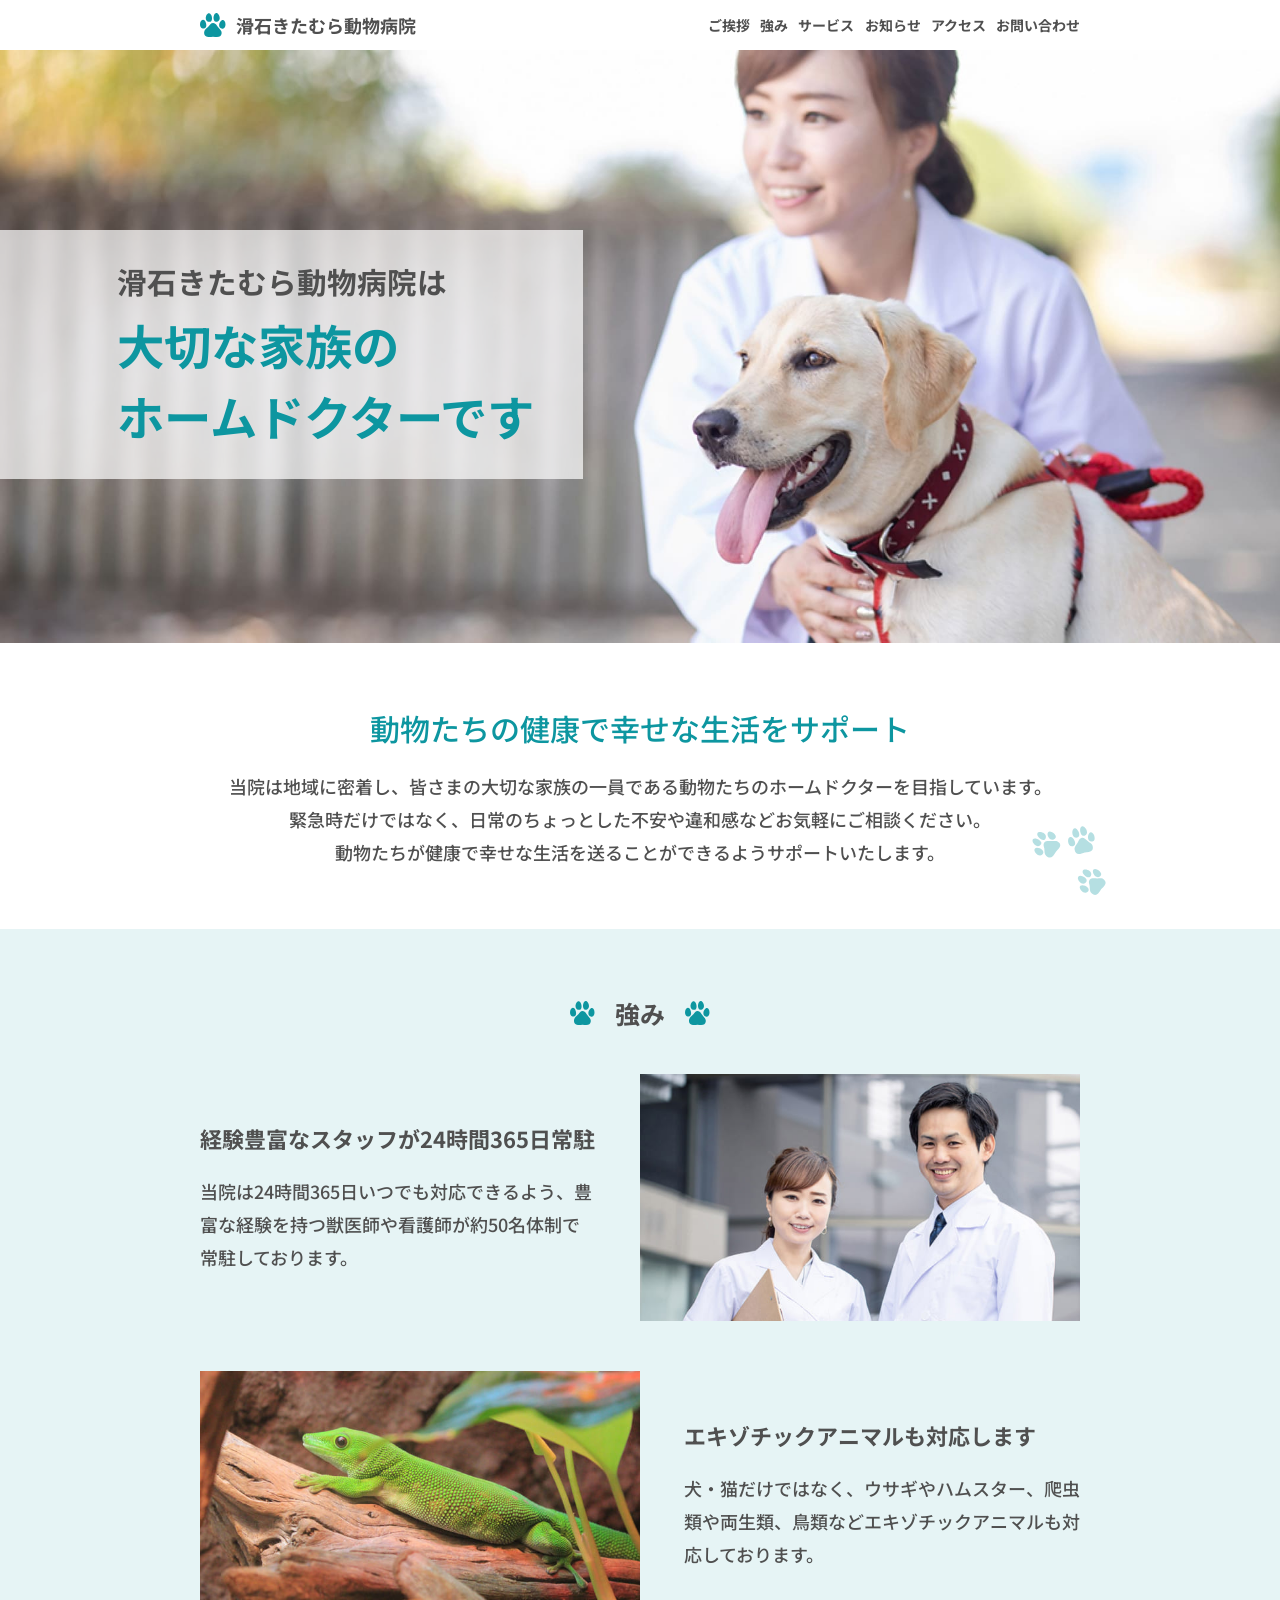
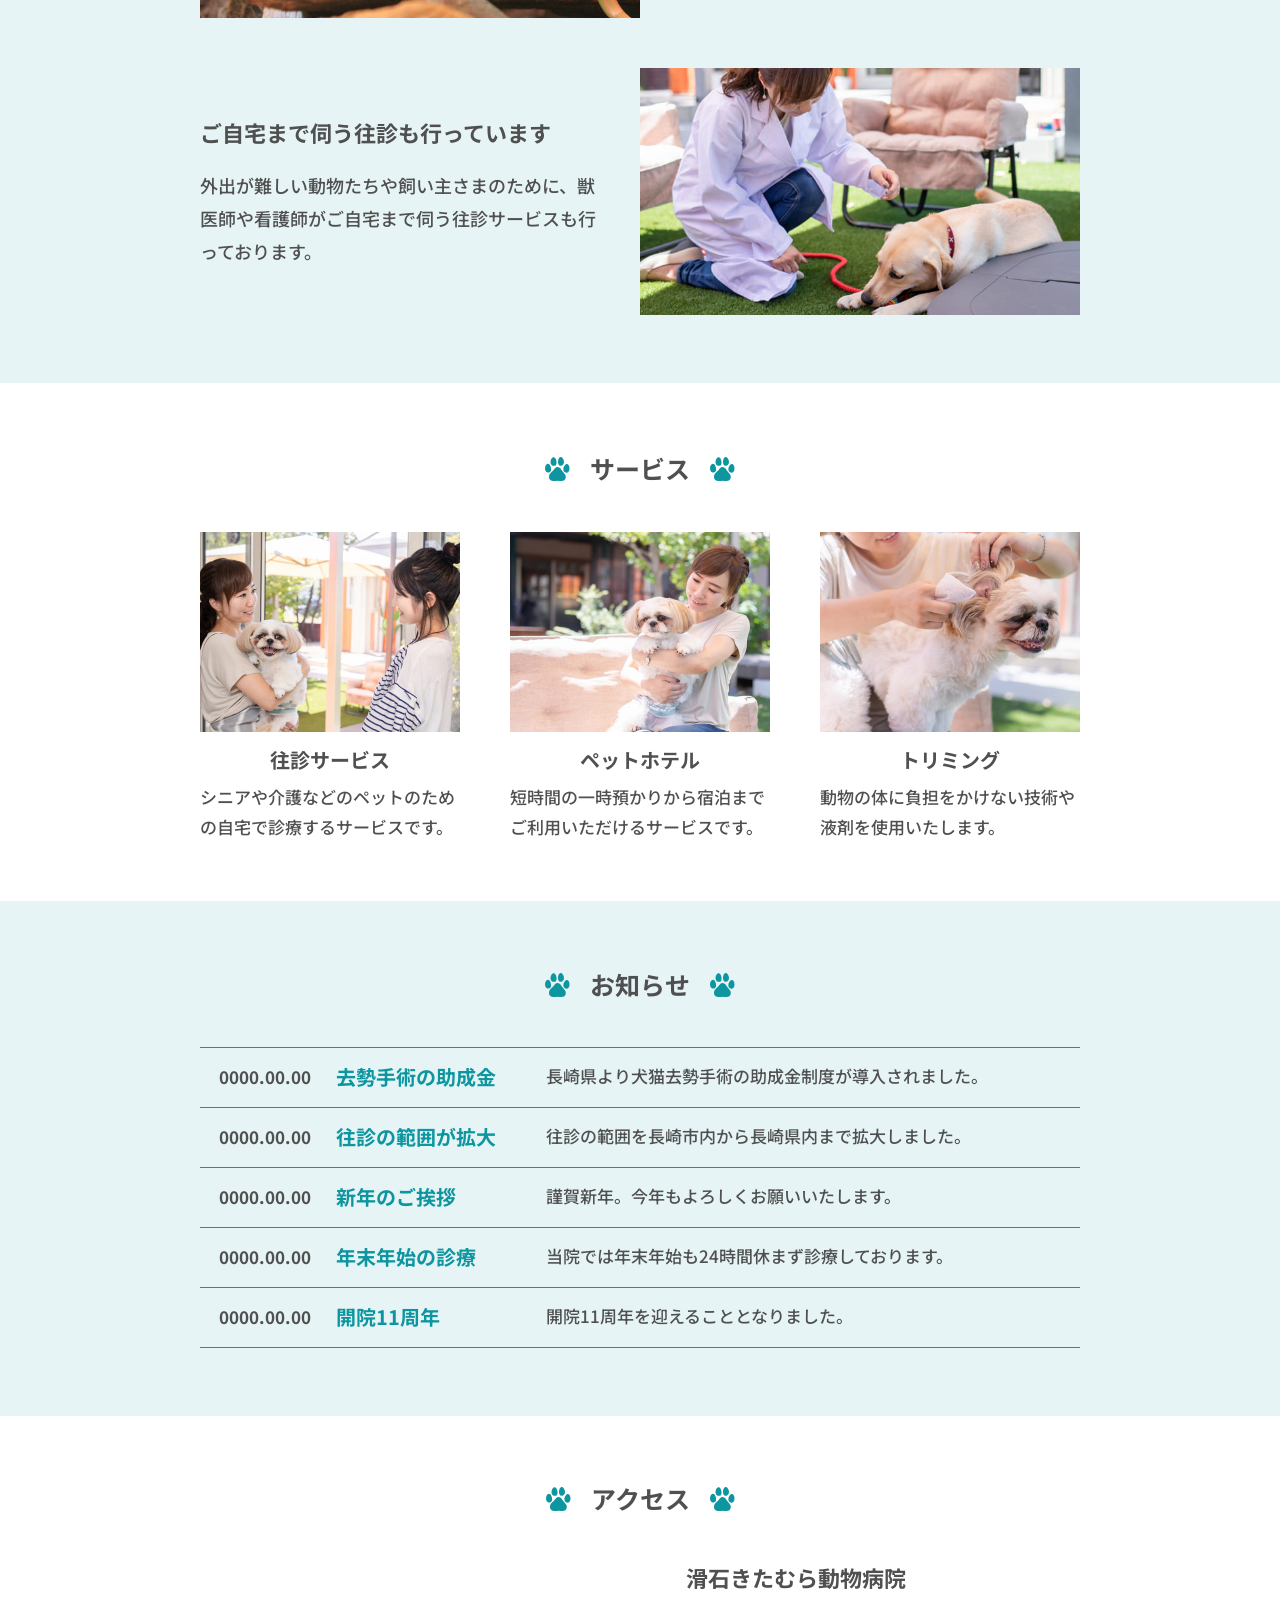
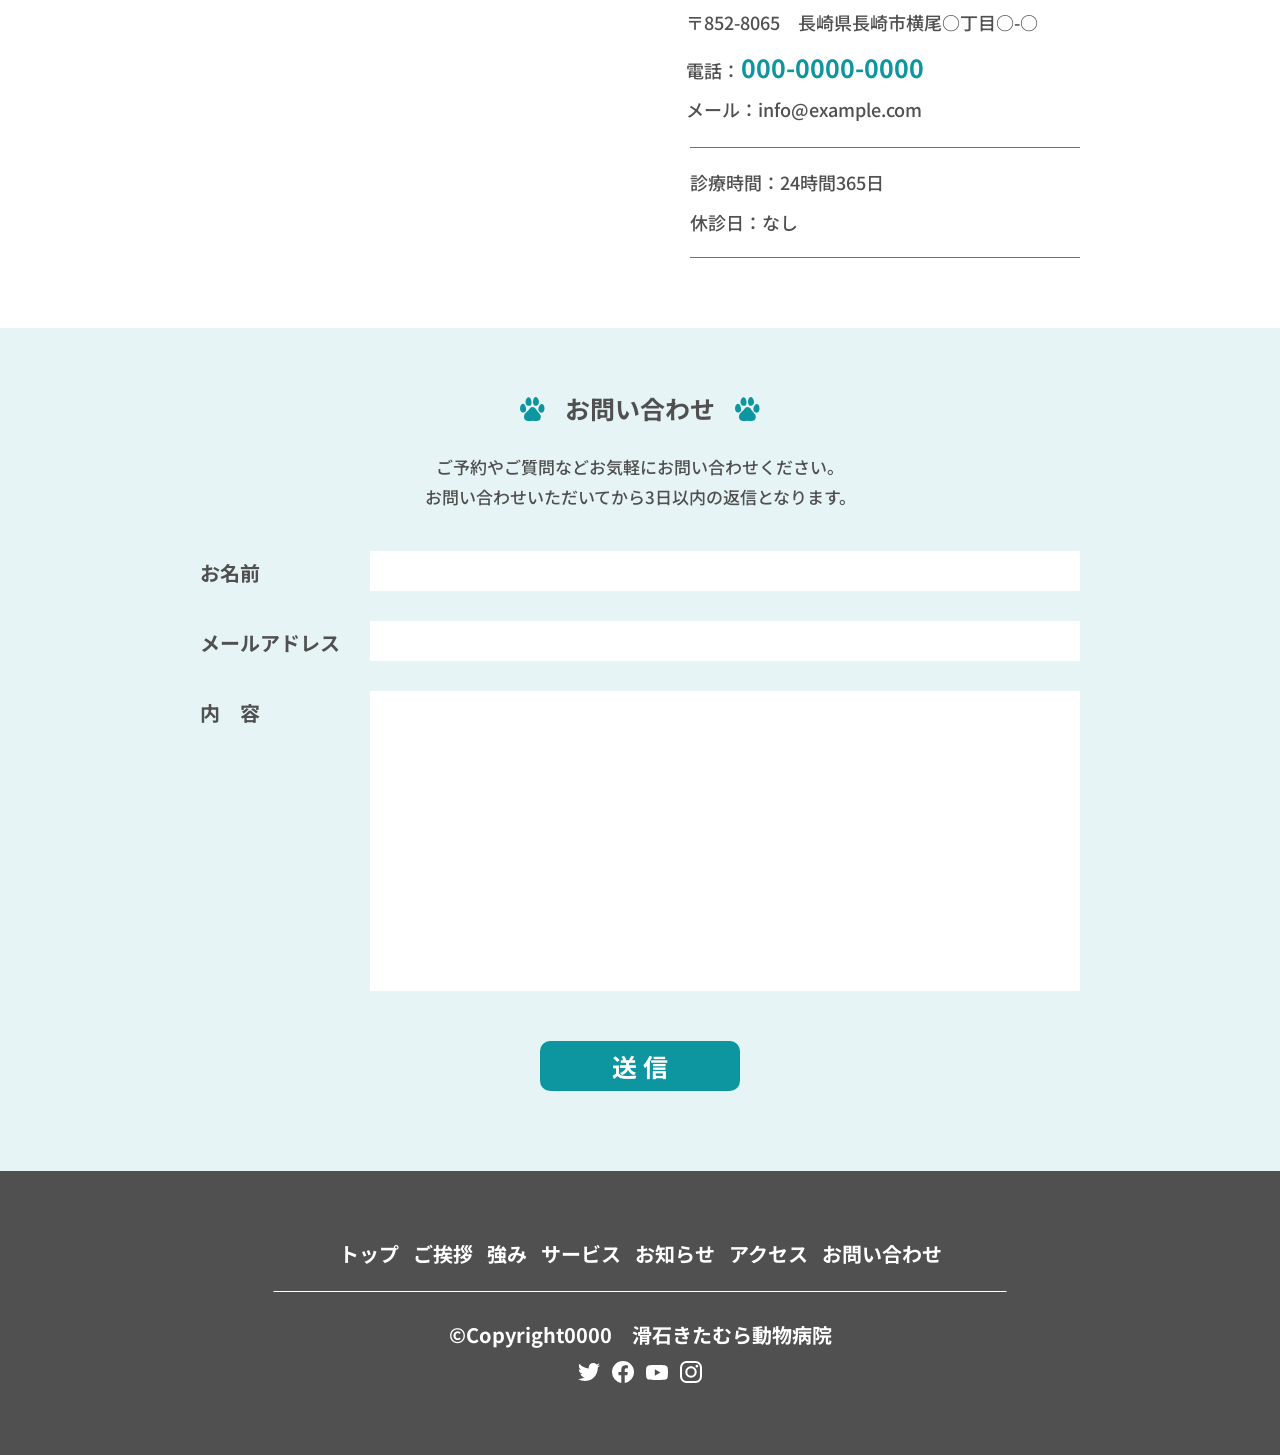
==== commit c1547985: "デザイン修正" ====
--- a/index.html
+++ b/index.html
@@ -112,7 +112,7 @@
                             <div class="features__item features__item">
                                 <div class="features__textarea">
                                     <div class="features-item__title">
-                                        <h3>経験豊富なスタッフが <br class="pc">24時間365日常駐</h3>
+                                        <h3>経験豊富なスタッフが<br class="pc">24時間365日常駐</h3>
                                     </div>
                                     <div class="features-item__text">
                                         <p>当院は24時間365日いつでも対応できるよう、豊富な経験を持つ獣医師や看護師が約50名体制で常駐しております。</p>
--- a/css/style.css
+++ b/css/style.css
@@ -103,7 +103,7 @@
     font-size: 2.5rem;
     position: relative;
     padding: 0 4.5rem;
-    /* color: #505050; */
+    color: var(--font-color);
     display: flex;
     align-items: center;
     margin-top: 0;
@@ -176,11 +176,16 @@
 
 .header__logo-text {
     /* font-size: 1.8rem; */
-    /* line-height: calc(33 / 18); */
+    line-height: calc(33 / 18);
     font-weight: bold;
     transition: all 0.4s;
-}
-
+    color: var(--font-color);
+}
+@media (max-width: 767px) {
+    .header__logo-text {
+        line-height: calc(33 / 20);
+    }
+}
 .header__logo-image {
     width: 2.55rem;
     object-fit: contain;
@@ -212,21 +217,22 @@
 }
 
 .header__nav ul {
+    display: flex;
+    align-items: center;
     height: 5rem;
-    display: flex;
-    align-items: center;
-    column-gap: 1rem;
-    /* padding-right: 4rem; */
-
-
-}
-
+    column-gap: 1.02rem;
+}
+
+.header__nav ul li{
+    height: 100%;
+}
 .header__nav ul li a {
-
-    /* display: flex; */
-    /* justify-content: center; */
     font-size: 1.4rem;
+    line-height: calc(14 / 14);
     font-weight: bold;
+    height: 5rem;
+    display: flex;
+    align-items: center;
     transition: 0.4s;
 
 }
@@ -303,7 +309,8 @@
 .mv-catch h2 {
     font-size: calc(40 / 1080 * 100vw);
     line-height: calc(60 / 40);
-    color: var(--color-main)
+    color: var(--color-main);
+    font-weight: 700;
 }
 
 @media (min-width: 768px) {
@@ -314,9 +321,10 @@
 
 @media (max-width: 767px) {
     .mv-catch h2 {
-        font-size: calc(30 / 375 * 100vw);
-        line-height: calc(39 / 30);
-        /* transform: translateY(-0.5rem); */
+        font-size:3rem;
+        line-height: calc(40 / 30);
+        font-weight: bold;
+        transform: translateY(-0.5rem);
     }
 }
 
@@ -370,11 +378,11 @@
     color: var(--color-main);
 }
 
-@media (max-width: 375px) {
+@media (max-width: 767px) {
     .message__title {
-        font-size: calc(25 / 375 * 100vw);
+        font-size: 2.5rem;
         font-weight: bold;
-        line-height: calc(41 / 30);
+        line-height: calc(35 / 25);
     }
 }
 
@@ -398,9 +406,9 @@
     }
 }
 
-@media (max-width: 375px) {
+@media (max-width: 767px) {
     .message__text {
-        font-size: calc(16 / 375 * 100vw);
+        font-size: 1.6rem;
         text-align: left;
         line-height: calc(30 / 16);
     }
@@ -417,13 +425,13 @@
 @media (max-width: 767px) {
     .message__icon {
         width: 6.835rem;
-        right: calc(28 / 375 * 100vw);
+        right: calc(9 / 375 * 100vw);
         bottom: calc(1 / 375 * 100vw);
     }
 }
 
 .features {
-    padding: 5.8rem 3rem 6.8rem 3rem;
+    padding: 6.4rem 3rem 6.8rem 3rem;
     width: 100%;
     background: var(--color-background);
 
@@ -434,8 +442,12 @@
         padding: 5.1rem 2rem 3.5rem 2rem;
     }
 }
-
+.features .inner {
+    max-width: 880px;
+    margin-inline: auto;
+}
 .features__title h2 {
+    margin-top: -0.2rem;
     display: flex;
     align-items: center;
     justify-content: center;
@@ -447,29 +459,24 @@
 
     display: flex;
     flex-direction: column;
-    row-gap: 4.1rem;
-    margin-top: 3.5rem;
+    row-gap: 5rem;
+    margin-top: 3.8rem;
+    
 }
 
 @media (max-width:767px) {
     .features__contents {
-        margin-top: 4.2rem;
-        /* flex-direction: column-reverse; */
-    }
-}
-
-@media (max-width:767px) {
-    .features__contents {
-        margin-top: 2.3rem;
-        row-gap: 3rem;
-    }
-}
+        row-gap: 4.5rem;
+        margin-top: 3.3rem;
+    }
+    }
 
 .features__item {
     display: flex;
     align-items: center;
     /* justify-content: space-between; */
-    column-gap: calc(45 / 880 * 100%);
+    column-gap: calc(44 / 880 * 100%);
+    
 }
 
 @media (max-width:767px) {
@@ -479,35 +486,19 @@
         row-gap: 2.6rem;
     }
 }
-
-@media (max-width:375px) {
-    .features__item {
-        display: flex;
-        flex-direction: column-reverse;
-        row-gap: 2.8rem;
-    }
-}
-
 .features__item:nth-child(even) {
     flex-direction: row-reverse;
 
 }
 
 @media (max-width:767px) {
-    .features__item:nth-child(even) {
-        display: flex;
-        flex-direction: column-reverse;
-        row-gap: 2.5rem;
-    }
-}
-
-@media (max-width:375px) {
     .features__item:nth-child(even) {
         display: flex;
         flex-direction: column-reverse;
         row-gap: 2.6rem;
     }
 }
+
 
 .features__textarea {
     color: var(--font-color);
@@ -529,40 +520,34 @@
 }
 
 .features-item__title {
-    margin-top: 1.15rem;
-
+    
+ 
 }
 
 @media (max-width:767px) {
     .features-item__title {
-        margin-top: 0;
+        
     }
 }
 
 .features-item__title h3 {
     font-size: 2.2rem;
-    line-height: calc(33 / 22);
-    /* margin-bottom: 2rem; */
+    color: var(--font-color);
+        line-height: calc(33 / 22);
     font-weight: bold;
-    white-space: nowrap;
+    /* white-space: nowrap; */
 }
 
 @media (max-width:767px) {
     .features-item__title h3 {
-        /* padding-top:4.2rem ; */
         font-size: 2rem;
         text-align: center;
-    }
-}
-
-@media (max-width:375px) {
-    .features-item__title h3 {
-        /* padding-top:4.2rem ; */
-        font-size: 2rem;
-        text-align: center;
+        line-height: calc(30 / 20);
         margin-bottom: 0;
-    }
-}
+        
+    }
+}
+
 
 @media (max-width:767px) {
     .sp {
@@ -573,8 +558,9 @@
 .features-item__text {
     margin-top: 2rem;
     font-size: 1.8rem;
-    line-height: calc(33 / 18 * 100%);
+    line-height: calc(33 / 18 );
     font-weight: 500;
+    color: var(--font-color);
 }
 
 
@@ -583,7 +569,8 @@
         /* padding-top:4.2rem ; */
         font-size: 1.6rem;
         text-align: left;
-        margin-top: 1rem;
+        margin-top: 0.6rem;
+        line-height: calc(30 / 16 );
     }
 
 }
@@ -594,46 +581,37 @@
 
 @media (max-width:767px) {
     .features__image {
-
         width: 100%;
     }
 }
 
 .features__image img {
-    margin-top: 1rem;
-    /* width: 100%; */
-    /* height: auto; */
-    /* display: block; */
-    /* aspect-ratio: 440 / 247; */
-    /* object-fit: cover; */
-
-}
-
-@media (max-width:767px) {
-    .features__image img {
+    aspect-ratio: 440 / 247;
+    object-fit: cover;
+
+}
+
+@media (max-width:767px) {
+   .features__image img {
+        width: 100%;
         aspect-ratio: 335 / 200;
         object-fit: cover;
-    }
-}
-
-@media (max-width:375px) {
-    .features__image img {
-        width: 100%;
-
-    }
-}
+
+    }
+}
+
 
 
 .service {
     width: 100%;
-    padding: 5.6rem 3rem 5.9rem;
+    padding: 6.3rem 3rem 5.9rem;
     margin-inline: auto;
     /* padding: 6.3rem 10rem 5.9rem; */
 }
 
 @media (max-width: 767px) {
     .service {
-        padding: 4rem 2rem 3.9rem;
+        padding: 4.5rem 2rem 3.9rem;
     }
 }
 
@@ -643,7 +621,12 @@
 
 
 .service__contents {
-    margin-top: 4.0rem;
+    margin-top: 4rem;
+}
+@media (max-width:767px) {
+    .service__contents{
+    margin-top: 3.5rem;
+    }
 }
 
 .service__items {
@@ -651,14 +634,12 @@
     align-items: flex-start;
     justify-content: space-between;
     column-gap: calc(50 / 880 * 100%);
-    margin-top: 4.6rem;
 }
 
 @media (max-width:767px) {
     .service__items {
         flex-direction: column;
-        row-gap: 3.9rem;
-        margin-top: 4rem;
+        row-gap: 4rem;
 
     }
 }
@@ -692,7 +673,7 @@
     margin-top: 1.5rem;
     color: var(--font-color);
     text-align: center;
-    line-height: calc(31 / 22 * 100%);
+    line-height: calc(31 / 22);
 }
 
 .service-item__text {
@@ -702,19 +683,21 @@
 
 @media (max-width:767px) {
     .service-item__textarea {
-        margin-top: 3rem
+        margin-top: 3rem;
+        line-height: calc(30 / 20);
     }
 }
 
 .service-item__textarea h3 {
     font-size: 2rem;
     font-weight: bold;
+    line-height: calc(25 / 20);
     white-space: nowrap;
 }
 
 @media (max-width:767px) {
     .service-item__textarea h3 {
-        margin-top: 3.2rem;
+        margin-top: 3rem;
     }
 }
 
@@ -724,7 +707,7 @@
 
 @media (max-width:767px) {
     .service-item__text {
-        margin-top: 1.5rem;
+        margin-top: 1.1rem;
     }
 }
 
@@ -738,6 +721,8 @@
     .service-item__text p {
         font-size: 1.6rem;
         font-weight: 500;
+        line-height: calc(30 / 16);
+
 
     }
 }
@@ -750,7 +735,7 @@
 
 @media (max-width:767px) {
     .news {
-        padding: 4.1rem 2rem 5rem;
+        padding: 4rem 2rem 5rem;
     }
 }
 
@@ -762,11 +747,7 @@
 }
 
 .news__contents {
-    margin-top: 3.5rem;
-}
-
-.news__contents {
-    margin-top: 3.4rem;
+    margin-top: 3.9rem;
 }
 
 @media (max-width:767px) {
@@ -788,7 +769,7 @@
 .news-item {
     display: flex;
     align-items: center;
-    padding: 1.45rem 1.85rem 1.45rem;
+    padding: 1.3rem 1.85rem 1.6rem;
     column-gap: calc(27 / 880 * 100%);
 
     transition: opacity 0.4s;
@@ -818,13 +799,13 @@
     font-size: 1.7rem;
     font-weight: bold;
     color: var(--font-color);
-    line-height: calc(25 / 20);
+    line-height: calc(25 / 17);
 }
 
 @media (max-width:767px) {
     .news__date {
-        margin-top: 0.5rem;
-        /* margin-bottom: 0.2rem; */
+        margin-top: 0.1rem;
+        line-height: calc(25 / 17);
     }
 }
 
@@ -862,7 +843,7 @@
 
 /* access*/
 .access {
-    padding: 6rem 3rem 7.4rem;
+    padding: 6rem 3rem 7rem;
 }
 
 @media (max-width:767px) {
@@ -907,24 +888,21 @@
 }
 
 .first__text h3 {
-
+    margin-top: 0.1rem;
     font-size: 2.2rem;
     font-weight: bold;
     color: var(--font-color);
     line-height: calc(33 / 22);
-}
-
-@media (max-width:767px) {
-    .first__text h3 {
-        margin-top: 3rem;
-    }
-}
-
-@media (max-width:375px) {
+    
+}
+
+@media (max-width:767px) {
     .first__text h3 {
         margin-top: 0;
-    }
-}
+        line-height: calc(33 / 22);
+    }
+}
+
 
 .first__text p {
     /* margin-top: 1.5rem; */
@@ -947,6 +925,7 @@
     font-size: 2.5rem;
     font-weight: bold;
     color: var(--color-main);
+    margin-left: -0.3rem;
 }
 
 .access__email {
@@ -966,17 +945,24 @@
 }
 @media (max-width:767px) {
     .access__email {
-        margin:0 0 1.5rem;
+        margin:0 0 2rem;
+        font-size: 1.6rem;
+        line-height: calc(24 / 16);
     }
 }
 
 .access__address {
     margin-top: 1.5rem;
+    font-size: 1.8rem;
+    line-height: calc(27 / 18);
+    color: var(--font-color);
 }
 
 @media (max-width:767px) {
     .access__address {
         margin-top: 1rem;
+        font-size: 1.6rem;
+        line-height: calc(24 / 16);
     }
 }
 .address-break {
@@ -989,18 +975,26 @@
 }
 
 .access__phone {
-    margin-top: 0.6rem;
+    margin-top: 1.3rem;
+    font-size: 1.8rem;
+    line-height: calc(27 / 18);
 }
 
 @media (max-width:767px) {
     .access__phone {
-       margin-top: 0;
-    }
-}
-@media screen and (min-width: 769px) {
+       margin-top: 1rem;
+       font-size: 1.6rem;
+       line-height: calc(24 / 16);
+    }
+    .access__phone .tel-pc {
+        line-height: calc(40 / 25);
+    }
+}
+@media (min-width: 768px) {
   .access__phone p a {
     pointer-events: none; /* リンクのクリック/タップを無効化 */
     cursor: default;      /* カーソルを通常のポインタに変更 */
+    
   }
 }
 .access-item__text {
@@ -1015,8 +1009,8 @@
     padding: 1.4rem 0 1.5rem;
     color: var(--font-color);
     line-height: 18 / 40 * 100vw;
-    border-top: 0.1rem solid var(--font-color);
-    border-bottom: 0.1rem solid var(--font-color);
+    border-top: 0.1rem solid #707070;
+    border-bottom: 0.1rem solid #707070;
     font-weight: 500;
 
 }
@@ -1041,12 +1035,6 @@
     }
 }
 
-
-@media (max-width: 767px) {
-    .about-item__text {
-        margin-top: 2.1rem;
-    }
-}
 
 @media (max-width: 767px) {
     span {
@@ -1091,13 +1079,13 @@
 }
 
 .contact {
-    padding: 5.5rem 3rem 7.8rem;
+    padding: 5.8rem 3rem 8rem;
     background: var(--color-background);
 }
 
 @media (max-width: 767px) {
     .contact {
-        padding: 3.5rem 2rem 4.5rem;
+        padding: 3.5rem 2rem 5rem;
     }
 }
 
@@ -1111,10 +1099,10 @@
 
 .contact__text {
     margin-inline: auto;
-    margin-top: 1.7rem;
+    margin-top: 2rem;
     color: var(--font-color);
     font-size: 1.7rem;
-    line-height: calc(30 / 17 * 100%);
+    line-height: calc(30 / 17 );
     text-align: center;
     font-weight: 500;
 }
@@ -1131,24 +1119,27 @@
 .contact__form {
     display: flex;
     flex-direction: column;
-    /* margin: 3rem; */
+    font-weight:bold ;
+    /* margin: 3em; */
     justify-content: center;
-    margin-top: 4.5rem;
+    margin-top: 3.9rem;
     row-gap: 3rem;
+    line-height: calc(33 / 20);
     font-size: 2rem;
+    color: var(--font-color);
+    /* align-items: center; */
     /* max-width: 880px; */
 
 }
 
 @media (max-width: 767px) {
     .contact__form {
-        row-gap: 1.9rem;
-        margin-top: 3.4rem;
+        row-gap: 1.4rem;
+        margin-top: 3rem;
     }
 }
 
 .contact__row {
-
     display: flex;
     column-gap: 3rem;
 }
@@ -1162,6 +1153,8 @@
 .contact__row label {
     width: 140px;
     flex-shrink: 0;
+    align-items: center;
+    margin-top: 0.5rem;
 }
 
 .contact__row textarea {
@@ -1178,6 +1171,7 @@
         flex-direction: column;
         font-size: 1.8rem;
         color: var(--font-color);
+        line-height: calc(33 / 18 );
     }
 
     .contact__row label {
@@ -1202,7 +1196,7 @@
 
 @media (max-width: 767px) {
 
-    input,
+    input:not([type="submit"]),
     textarea {
         min-height: 5rem;
         line-height: calc(33 / 18);
@@ -1210,16 +1204,24 @@
     }
 }
 .form-control {
-    padding: 0 1rem;
+    /* padding: 0 1rem; */
+    height: 4rem;
+    width: 100%;
 }
 .form-textarea{
     padding:1rem ;
     
 }
 .contact__button {
-    margin-top: 2.5rem;
+    margin-top: 2rem;
     width: 100%;
     text-align: center;
+}
+@media (max-width: 767px) {
+    .contact__button {
+        margin-top: 3.8rem;
+        
+    }
 }
 .contact__button-button {
     
@@ -1227,9 +1229,10 @@
     background-color: var(--color-main);
     margin-inline: auto;
     font-size: 2.5rem;
+    line-height: calc(26 / 20);
     font-weight: bold;
     width: 20rem;
-    height: 5rem;
+    height: 5rem ;
     cursor: pointer;
     border-radius: 1rem;
     border: 0.2rem solid var(--color-main);
@@ -1246,8 +1249,9 @@
 @media (max-width: 767px) {
     .contact__button-button {
         width: 33.5rem;
+        font-size: 2rem;
         height: 4.1rem;
-        font-size: 2rem;
+        
     }
 }
 
@@ -1266,7 +1270,7 @@
 }
 
 .footer .inner {
-    max-width: calc(73.7rem + 3rem * 2);
+    margin: 0 10rem 0;
     margin-inline: auto;
     display: flex;
     flex-direction: column;
@@ -1276,9 +1280,8 @@
 
 .footer__nav {
     position: relative;
-    padding-bottom: 1.9rem;
-    border-bottom: solid 0.1rem #fff;
-
+    padding-bottom: 2.2rem;
+     
     /* margin-top: 6rem; */
 }
 
@@ -1286,9 +1289,21 @@
     .footer__nav {
         gap: 2rem;
         row-gap: 0;
-    }
-}
-
+        padding-bottom:2rem;
+    }
+}
+
+.footer__nav::after {
+    content: "";
+    position: absolute;
+    left: 50%;
+    transform:translateX(-50%);
+    bottom: 0;
+    width: 73.3rem;
+    height: 1px;
+    background: #fff;
+
+}
 .footer__nav ul {
     display: flex;
     justify-content: center;
@@ -1301,8 +1316,8 @@
 
 @media (max-width: 767px) {
     .footer__nav ul {
-        gap: 2rem;
-        row-gap: 0.5rem;
+       gap: 2rem;
+       row-gap: 0;
     }
 }
 
@@ -1313,13 +1328,10 @@
     }
 }
 
-.footer__list::after {
-    content: "";
-    position: absolute;
-    left: 0;
-    bottom: 0;
-    width: 100%;
-    border-bottom: 1px solid rgba(255, 255, 255, 0.4)
+@media (max-width: 767px) {
+    .footer__nav::after {
+        width: 33.5rem;
+    }
 }
 
 .footer__list li {
@@ -1339,6 +1351,7 @@
 @media (max-width: 767px) {
     .footer__list li a {
         font-size: 1.8rem;
+        line-height: calc(33 / 18 );
     }
 }
 
@@ -1357,7 +1370,7 @@
 @media (max-width: 767px) {
     .footer__copyright {
         font-size: 1.6rem;
-        margin-top: 1.6rem;
+        margin-top: 1.8rem;
     }
 }
 .sns-list {
@@ -1380,8 +1393,8 @@
 
 @media (max-width: 767px) {
     .sns-list {
-        gap: 1.5rem;
-        margin-top: 3.5rem;
+        gap: 1.2rem;
+        margin-top: 3.3rem;
 
     }
 }
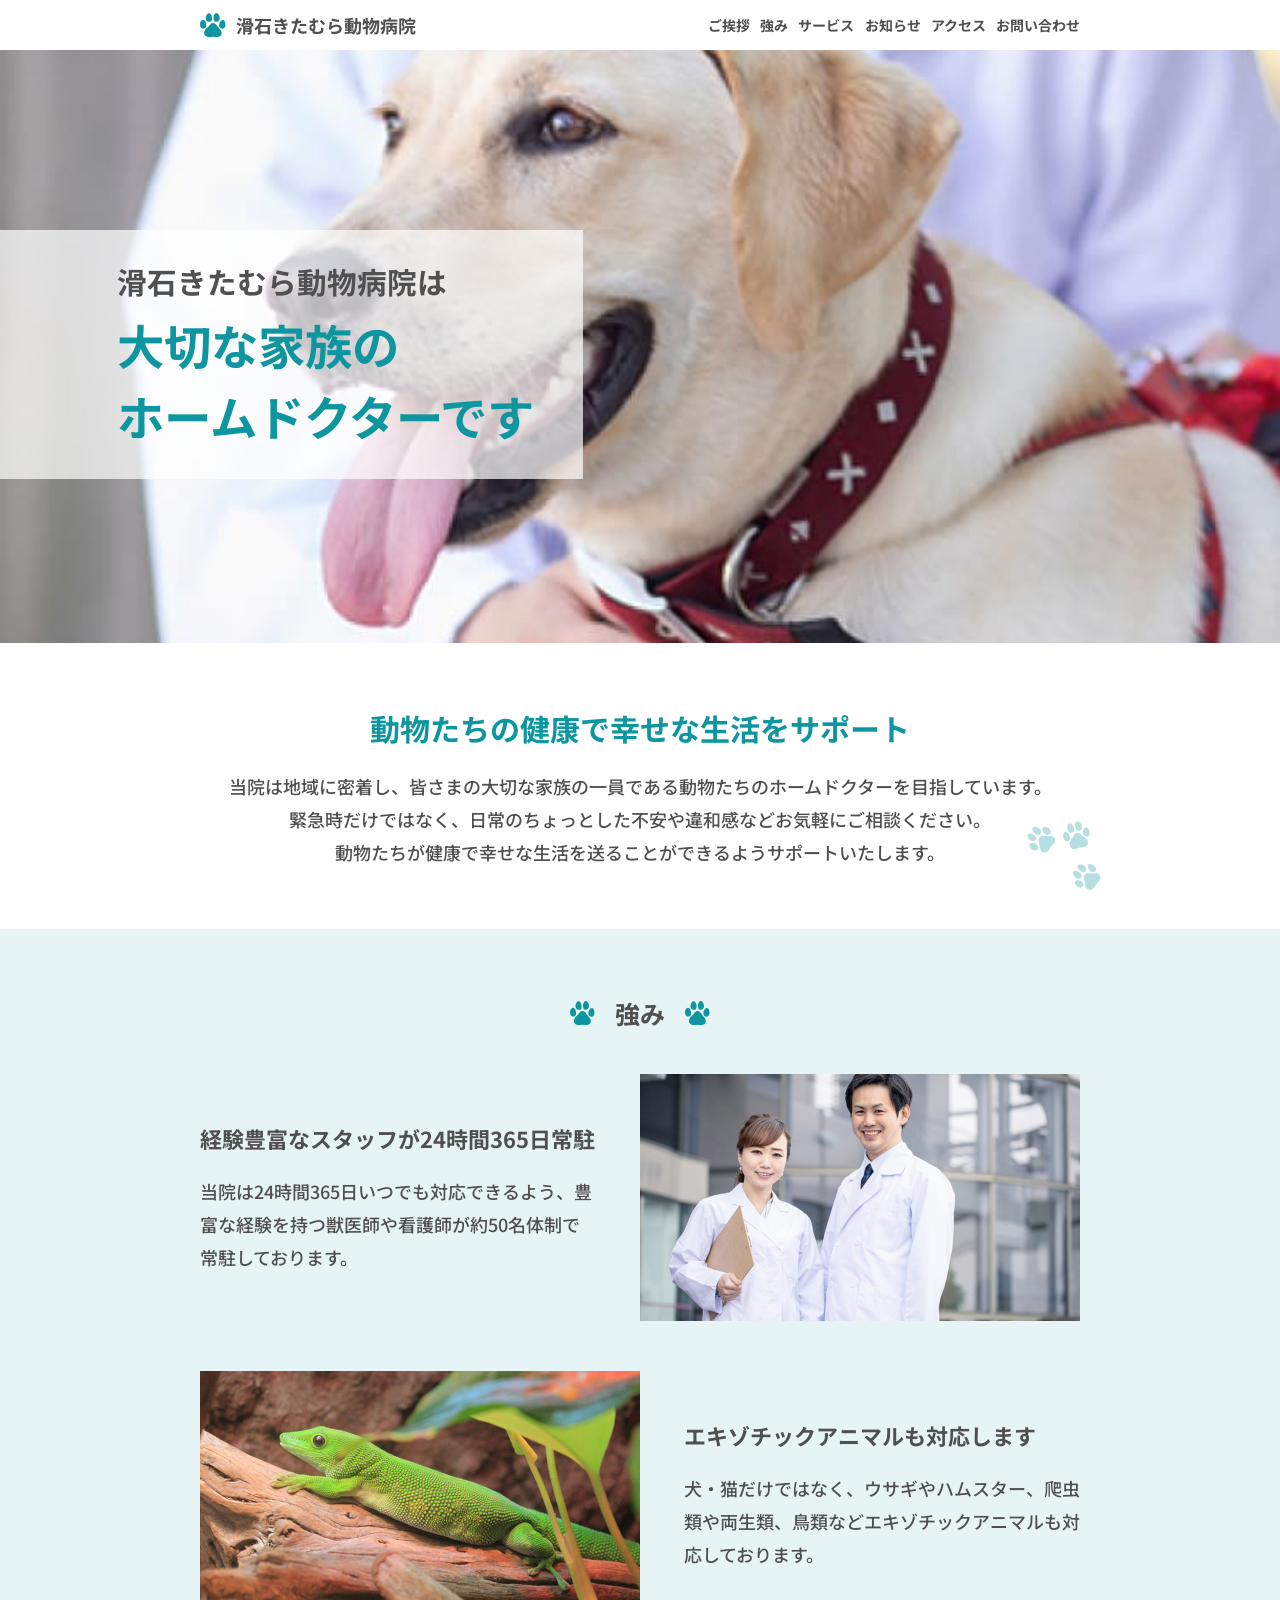
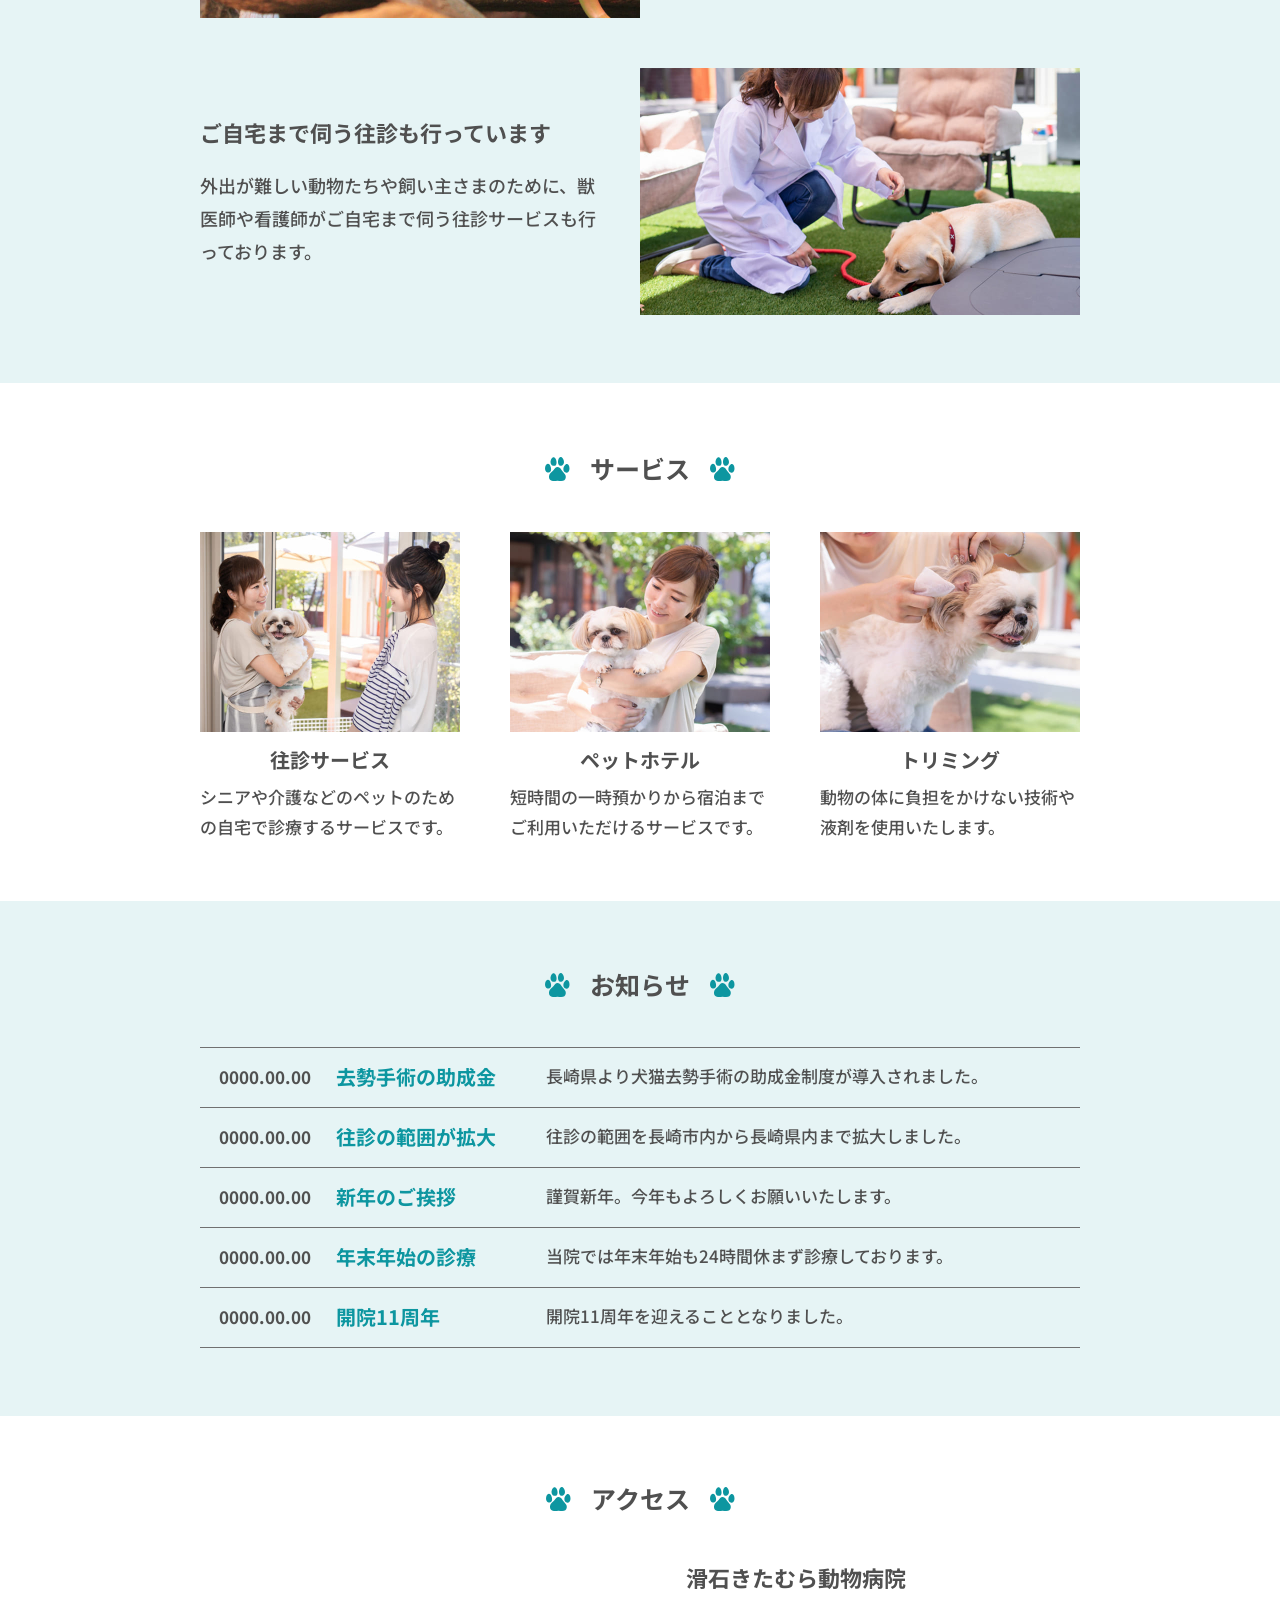
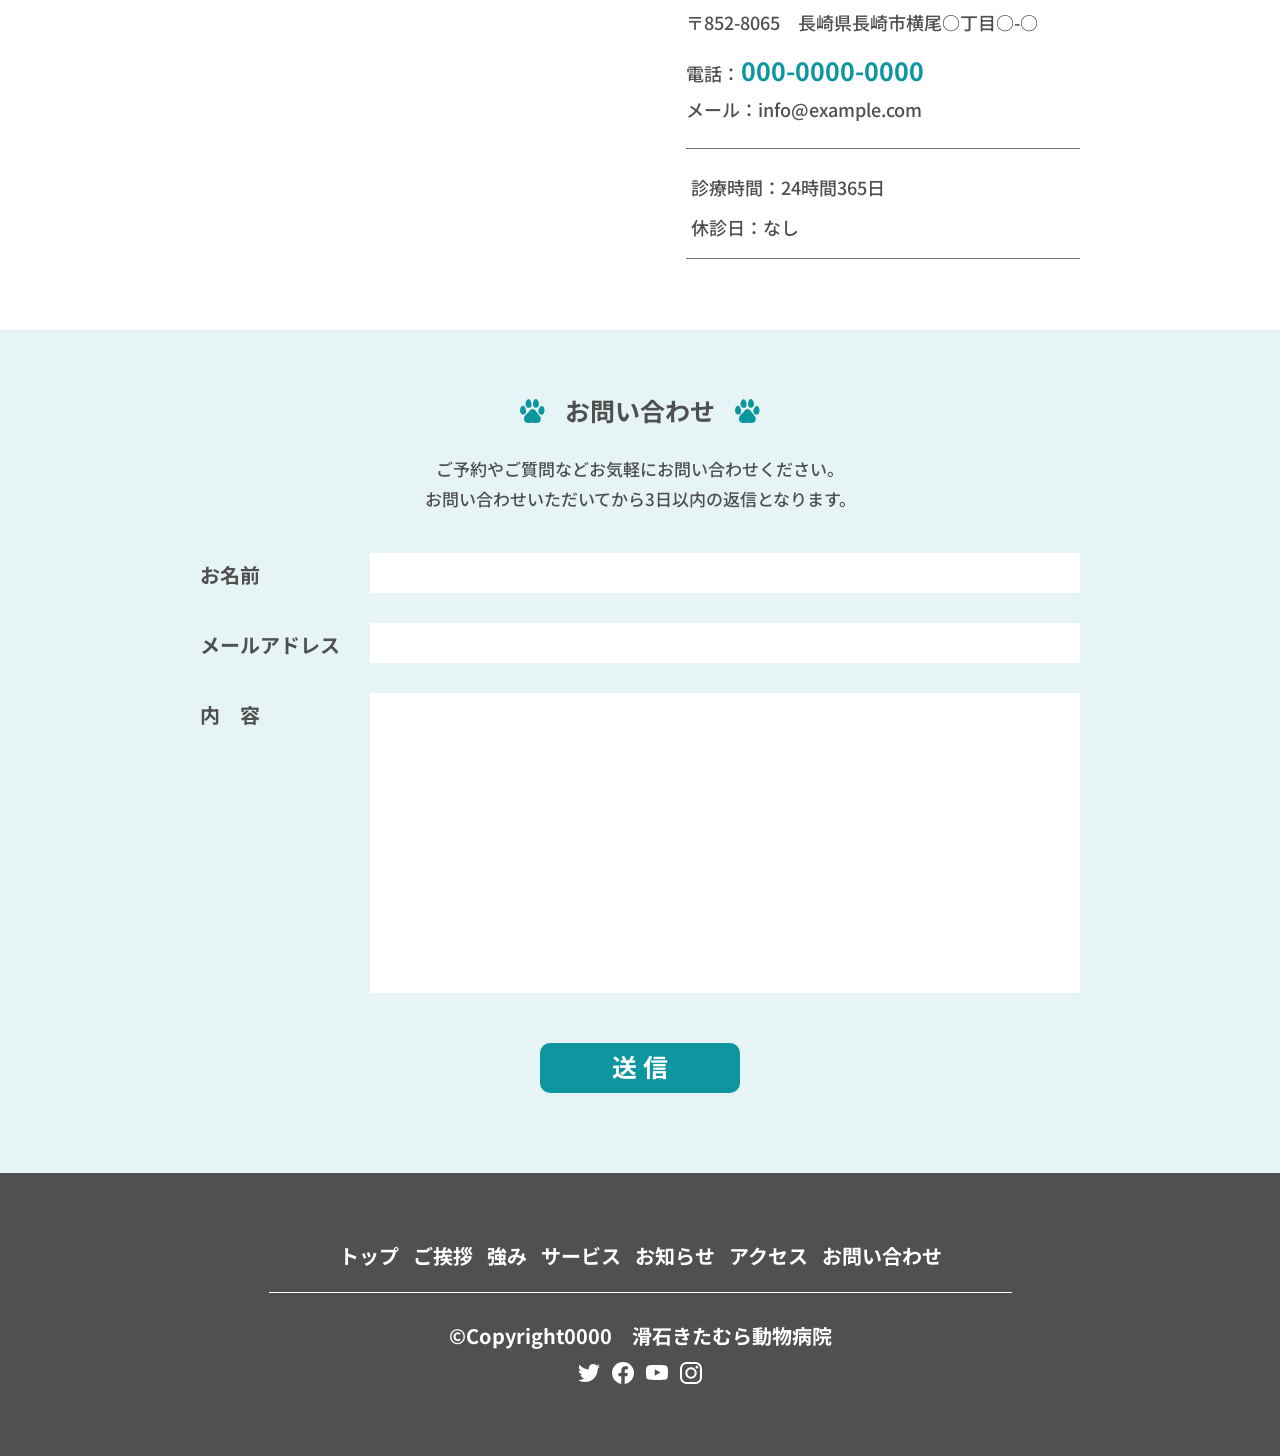
==== commit d993a35b: "修正内容" ====
--- a/index.html
+++ b/index.html
@@ -8,7 +8,7 @@
     <meta name="description" content="滑石きたむら動物病院の公式サイトです">
     <meta name="robots" content="noindex">
     <link rel="stylesheet" href="./css/reset.css">
-    <link rel="stylesheet" href="./css/style.css">
+
     <link rel="stylesheet" href="https://cdnjs.cloudflare.com/ajax/libs/font-awesome/6.5.1/css/all.min.css" />
     <!-- 基本のファビコン（SVG対応） -->
     <link rel="icon" href="/image/header-icon.svg" sizes="any">
@@ -22,7 +22,8 @@
     <link rel="apple-touch-icon" href="/apple-touch-icon.png">
 
     <!-- Webアプリマニフェスト（Android/PWA用） -->
-    <link rel="manifest" href="/manifest.webmanifest">
+    <!-- <link rel="manifest" href="/manifest.webmanifest"> -->
+    <link rel="stylesheet" href="./css/style.css">
 </head>
 
 <body>
@@ -35,16 +36,14 @@
                     <div class="header__logo">
                         <h1>
                             <a href="#">
-                                <div class="header__logo-image">
+                                <span class="header__logo-image">
                                     <img src="image/header-icon.svg" alt="足跡のロゴ">
-                                </div>
-                                <div class="header__logo-text">
-                                    <span>滑石きたむら動物病院</span>
-                                </div>
+                                </span>
+                                <span class="header__logo-text">滑石きたむら動物病院</span>
                             </a>
                         </h1>
                     </div>
-                    <nav class="header__nav sp">
+                    <nav class="header__nav pc">
                         <ul>
                             <li>
                                 <a href="#message">ご挨拶</a>
@@ -90,10 +89,10 @@
                 </section>
                 <section id="message" class="message">
                     <div class="inner">
-                        <h2 id="message" class="message__title">動物たちの健康で<br class="pc">幸せな生活をサポート</h2>
+                        <h2 class="message__title">動物たちの健康で<br class="sp-br">幸せな生活をサポート</h2>
                         <p class="message__text">
-                            当院は地域に密着し、皆さまの大切な家族の一員である動物たちのホームドクターを目指しています。
-                            <br>緊急時だけではなく、日常のちょっとした不安や違和感などお気軽にご相談ください。
+                            当院は地域に密着し、皆さまの大切な家族の一員である<span class="pc-br">動物たちのホームドクターを目指しています。</span> 
+                            <br>緊急時だけではなく、日常のちょっとした不安や違和感など<span class="pc-br">お気軽にご相談ください。</span>
                             <br>動物たちが健康で幸せな生活を送ることができるようサポートいたします。
                         </p>
                         <div class="message__icon">
@@ -112,7 +111,7 @@
                             <div class="features__item features__item">
                                 <div class="features__textarea">
                                     <div class="features-item__title">
-                                        <h3>経験豊富なスタッフが<br class="pc">24時間365日常駐</h3>
+                                        <h3>経験豊富なスタッフが<br class="sp-br">24時間365日常駐</h3>
                                     </div>
                                     <div class="features-item__text">
                                         <p>当院は24時間365日いつでも対応できるよう、豊富な経験を持つ獣医師や看護師が約50名体制で常駐しております。</p>
@@ -228,38 +227,38 @@
                             <div class="news__list">
                                 <a href="#" class="news-item ">
 
-                                    <time class="news__date" datetime="0000.00.00">0000.00.00</time>
-                                    <p class="news__name">去勢手術の助成金</p>
+                                    <time class="news__date" datetime="0000-00-00">0000.00.00</time>
+                                    <h3 class="news__name">去勢手術の助成金</h3>
                                     <p class="news__text">長崎県より犬猫去勢手術の助成金制度が導入されました。</p>
                                 </a>
                             </div>
                             <div class="news__list">
                                 <a href="#" class="news-item ">
 
-                                    <time class="news__date" datetime="0000.00.00">0000.00.00</time>
-                                    <p class="news__name">往診の範囲が拡大</p>
+                                    <time class="news__date" datetime="0000-00-00">0000.00.00</time>
+                                    <h3 class="news__name">往診の範囲が拡大</h3>
                                     <p class="news__text">往診の範囲を長崎市内から長崎県内まで拡大しました。</p>
 
                                 </a>
                             </div>
                             <div class="news__list">
                                 <a href="#" class="news-item ">
-                                    <time class="news__date" datetime="0000.00.00">0000.00.00</time>
-                                    <p class="news__name">新年のご挨拶</p>
+                                    <time class="news__date" datetime="0000-00-00">0000.00.00</time>
+                                    <h3 class="news__name">新年のご挨拶</h3>
                                     <p class="news__text">謹賀新年。今年もよろしくお願いいたします。</p>
                                 </a>
                             </div>
                             <div class="news__list">
                                 <a href="#" class="news-item ">
-                                    <time class="news__date" datetime="0000.00.00">0000.00.00</time>
-                                    <p class="news__name">年末年始の診療</p>
+                                    <time class="news__date" datetime="0000-00-00">0000.00.00</time>
+                                    <h3 class="news__name">年末年始の診療</h3>
                                     <p class="news__text">当院では年末年始も24時間休まず診療しております。</p>
                                 </a>
                             </div>
                             <div class="news__list">
                                 <a href="#" class="news-item ">
-                                    <time class="news__date" datetime="0000.00.00">0000.00.00</time>
-                                    <p class="news__name">開院11周年</p>
+                                    <time class="news__date" datetime="0000-00-00">0000.00.00</time>
+                                    <h3 class="news__name">開院11周年</h3>
                                     <p class="news__text">開院11周年を迎えることとなりました。</p>
                                 </a>
                             </div>
@@ -275,7 +274,7 @@
                             <div class="access__item access__item">
                                 <div class="access__map">
                                     <iframe
-                                        src="https://www.google.com/maps/embed?pb=!1m18!1m12!1m3!1d24785.70981036336!2d129.77372039667756!3d32.9881189!2m3!1f0!2f0!3f0!3m2!1i1024!2i768!4f13.1!3m3!1m2!1s0x356abb0261bec585%3A0xf1f109703254736c!2z6ZW35bSO44OQ44Kk44Kq44OR44O844Kv!5e1!3m2!1sja!2sjp!4v1781452510828!5m2!1sja!2sjp"
+                                        src="https://www.google.com/maps/embed?pb=!1m18!1m12!1m3!1d13386.372253213129!2d129.77299654186868!3d32.98813647568271!2m3!1f0!2f0!3f0!3m2!1i1024!2i768!4f13.1!3m3!1m2!1s0x356abb0261bec585%3A0xf1f109703254736c!2z6ZW35bSO44OQ44Kk44Kq44OR44O844Kv!5e0!3m2!1sja!2sjp!4v1782141249768!5m2!1sja!2sjp"
                                         width="600" height="450" style="border:0;" allowfullscreen="" loading="lazy"
                                         referrerpolicy="no-referrer-when-downgrade"></iframe>
                                 </div>
@@ -336,63 +335,67 @@
                         </form>
                     </div>
                 </section>
+
+            </main>
         </div>
-        </main>
-        <footer class="footer">
-            <div class="inner">
-                <nav class="footer__nav">
-                    <ul class="footer__list">
-                        <li>
-                            <a href="#mv">トップ</a>
-                        </li>
-                        <li>
-                            <a href="#message">ご挨拶</a>
-                        </li>
-                        <li>
-                            <a href="#features">強み</a>
-                        </li>
-                        <li>
-                            <a href="#service">サービス</a>
-                        </li>
-                        <li>
-                            <a href="#news">お知らせ</a>
-                        </li>
-                        <li>
-                            <a href="#access">アクセス</a>
-                        </li>
-                        <li>
-                            <a href="#contact">お問い合わせ</a>
-                        </li>
-                    </ul>
-                </nav>
-                <p class="footer__copyright">
-                    ©︎Copyright0000　滑石きたむら動物病院
-                </p>
-                <div class="footer__sns">
-                    <ul class="sns-list">
-                        <li>
-                            <a href="https://x.com/" target="_blank" rel="noopener noreferrer">
-                                <img src="/image/icon_twitter.svg" alt="x">
-                            </a>
-                        </li>
-                        <li>
-                            <a href="https://www.facebook.com/" target="_blank" rel="noopener noreferrer">
-                                <img src="/image/icon_facebook.svg" alt="facebook">
-                            </a>
-                        </li>
-                        <li>
-                            <a href="https://www.youtube.com/" target="_blank" rel="noopener noreferrer">
-                                <img src="/image/icon_youtube.svg" alt="youtube">
-                            </a>
-                        </li>
-                        <li>
-                            <a href="https://www.instagram.com/" target="_blank" rel="noopener noreferrer">
-                                <img src="/image/icon_instagram.svg" alt="instagram">
-                            </a>
-                        </li>
-                    </ul>
-
-                </div>
+    </section>
+    <footer class="footer">
+        <div class="inner">
+            <nav class="footer__nav">
+                <ul class="footer__list">
+                    <li>
+                        <a href="#mv">トップ</a>
+                    </li>
+                    <li>
+                        <a href="#message">ご挨拶</a>
+                    </li>
+                    <li>
+                        <a href="#features">強み</a>
+                    </li>
+                    <li>
+                        <a href="#service">サービス</a>
+                    </li>
+                    <li>
+                        <a href="#news">お知らせ</a>
+                    </li>
+                    <li>
+                        <a href="#access">アクセス</a>
+                    </li>
+                    <li>
+                        <a href="#contact">お問い合わせ</a>
+                    </li>
+                </ul>
+            </nav>
+            <p class="footer__copyright">
+                ©︎Copyright0000　滑石きたむら動物病院
+            </p>
+            <div class="footer__sns">
+                <ul class="sns-list">
+                    <li>
+                        <a href="https://x.com/" target="_blank" rel="noopener noreferrer">
+                            <img src="/image/icon_twitter.svg" alt="x">
+                        </a>
+                    </li>
+                    <li>
+                        <a href="https://www.facebook.com/" target="_blank" rel="noopener noreferrer">
+                            <img src="/image/icon_facebook.svg" alt="facebook">
+                        </a>
+                    </li>
+                    <li>
+                        <a href="https://www.youtube.com/" target="_blank" rel="noopener noreferrer">
+                            <img src="/image/icon_youtube.svg" alt="youtube">
+                        </a>
+                    </li>
+                    <li>
+                        <a href="https://www.instagram.com/" target="_blank" rel="noopener noreferrer">
+                            <img src="/image/icon_instagram.svg" alt="instagram">
+                        </a>
+                    </li>
+                </ul>
+
             </div>
-        </footer>
-</body>+        </div>
+    </footer>
+</body>
+
+</html>
--- a/css/style.css
+++ b/css/style.css
@@ -49,22 +49,27 @@
     body {
         font-size: 1.6rem;
         line-height: calc(30 / 16);
-    }
-}
-
+}
+}
 /* common */
 /* PC、SPの非表示 */
 
 @media (max-width: 767px) {
-    .sp {
-        display: none !important;
-    }
-}
-
-@media (min-width: 768px) {
     .pc {
         display: none !important;
     }
+}
+
+@media (min-width: 768px) {
+    .sp-br {
+        display: none !important;
+    }
+}
+@media (min-width: 768px) {
+  a[href^="tel:"] {
+    pointer-events: none;
+    cursor: default;
+  }
 }
 
 main {
@@ -167,18 +172,18 @@
     align-items: center;
 }
 
-.header__logo a {
+.header__logo h1 a {
     display: flex;
     align-items: center;
     column-gap: 1rem;
     height: 5rem;
+    transition: opacity 0.4s;
 }
 
 .header__logo-text {
     /* font-size: 1.8rem; */
     line-height: calc(33 / 18);
     font-weight: bold;
-    transition: all 0.4s;
     color: var(--font-color);
 }
 @media (max-width: 767px) {
@@ -195,17 +200,14 @@
 @media (max-width: 767px) {
     .header__logo h1 a {
         font-size: 2rem;
-    }
-}
-
-.header__logo h1 a:hover {
-    opacity: 0.7;
+        
+    }
 }
 
 /* hoverができる状態のときにhoverできるようになるよ */
 @media(any-hover: hover) {
-    .header__logo a:hover {
-        /* ゆっくり変化するtransitionは親に書くよ */
+    .header__logo h1 a:hover {
+        /* ゆっくり変化するtransitionは親に書く */
         opacity: 0.7;
     }
 }
@@ -233,7 +235,7 @@
     height: 5rem;
     display: flex;
     align-items: center;
-    transition: 0.4s;
+    transition: opacity 0.4s;
 
 }
 
@@ -376,6 +378,7 @@
     line-height: calc(50 / 30);
     text-align: center;
     color: var(--color-main);
+    font-weight: bold;
 }
 
 @media (max-width: 767px) {
@@ -397,14 +400,16 @@
 }
 
 .pc-br {
-    display: inline;
-}
-
-@media (min-width: 768px) {
+    display: inline-block;
+}
+
+@media (max-width: 767px) {
     .pc-br {
-        display: inline-block;
-    }
-}
+        display: inline;
+    }
+}
+
+
 
 @media (max-width: 767px) {
     .message__text {
@@ -418,15 +423,15 @@
     position: absolute;
     width: 8.3rem;
     height: 7.7rem;
-    right: calc(-25 / 1080 * 100vw);
-    bottom: calc(-27 / 1080 * 100vw);
+    right: -2.5rem;
+    bottom: -2.7rem;
 }
 
 @media (max-width: 767px) {
     .message__icon {
         width: 6.835rem;
-        right: calc(9 / 375 * 100vw);
-        bottom: calc(1 / 375 * 100vw);
+        right: 0.9rem;
+        bottom: 0.1rem;
     }
 }
 
@@ -519,16 +524,6 @@
     }
 }
 
-.features-item__title {
-    
- 
-}
-
-@media (max-width:767px) {
-    .features-item__title {
-        
-    }
-}
 
 .features-item__title h3 {
     font-size: 2.2rem;
@@ -574,7 +569,6 @@
     }
 
 }
-
 .features__image {
     width: 50%;
 }
@@ -606,12 +600,11 @@
     width: 100%;
     padding: 6.3rem 3rem 5.9rem;
     margin-inline: auto;
-    /* padding: 6.3rem 10rem 5.9rem; */
 }
 
 @media (max-width: 767px) {
     .service {
-        padding: 4.5rem 2rem 3.9rem;
+        padding: 4.3rem 2rem 3.9rem;
     }
 }
 
@@ -639,7 +632,7 @@
 @media (max-width:767px) {
     .service__items {
         flex-direction: column;
-        row-gap: 4rem;
+        row-gap: 3.9rem;
 
     }
 }
@@ -676,17 +669,20 @@
     line-height: calc(31 / 22);
 }
 
+@media (max-width:767px) {
+    .service-item__textarea {
+        margin-top: 2.8rem;
+        line-height: calc(30 / 20);
+    }
+}
+
 .service-item__text {
     color: var(--font-color);
     font-weight: 500;
-}
-
-@media (max-width:767px) {
-    .service-item__textarea {
-        margin-top: 3rem;
-        line-height: calc(30 / 20);
-    }
-}
+    margin-top: 1rem;
+}
+
+
 
 .service-item__textarea h3 {
     font-size: 2rem;
@@ -697,19 +693,14 @@
 
 @media (max-width:767px) {
     .service-item__textarea h3 {
-        margin-top: 3rem;
-    }
-}
-
-.service-item__text {
-    margin-top: 1rem;
-}
-
-@media (max-width:767px) {
-    .service-item__text {
-        margin-top: 1.1rem;
-    }
-}
+        /* margin-top: 3rem; */
+        line-height: calc(30 / 20);
+    }
+}
+
+
+
+
 
 .service-item__text p {
     font-size: 1.7rem;
@@ -729,18 +720,17 @@
 
 /* news */
 .news {
-    padding: 6.1rem 3em 6.8rem;
+    padding: 6.1rem 3rem 6.8rem;
     background: var(--color-background);
 }
 
 @media (max-width:767px) {
     .news {
-        padding: 4rem 2rem 5rem;
+        padding: 3.5rem 2rem 5rem;
     }
 }
 
 .news .inner {
-    /* padding: 5.3rem 10rem 6.8rem; */
     display: flex;
     flex-direction: column;
 
@@ -752,7 +742,7 @@
 
 @media (max-width:767px) {
     .news__contents {
-        margin-top: 3.7rem;
+        margin-top: 4rem;
     }
 }
 
@@ -786,7 +776,7 @@
         display: flex;
         flex-direction: column;
         align-items: initial;
-        padding: 2.6rem 1rem;
+        padding: 2.59rem 1rem;
 
     }
 }
@@ -843,12 +833,13 @@
 
 /* access*/
 .access {
+    width: 100%;
     padding: 6rem 3rem 7rem;
 }
 
 @media (max-width:767px) {
     .access {
-        padding: 4.0rem 2rem 5rem;
+        padding: 4.0rem 2rem 3.5rem;
     }
 
     /* padding: 6.3rem 0 7rem; */
@@ -872,13 +863,16 @@
 .access__item {
     /* margin-top: 1rem; */
     display: flex;
+    height: 30rem;
     column-gap: calc(46 / 880 * 100%);
 }
+
 
 @media (max-width:767px) {
     .access__item {
         flex-direction: column;
         row-gap: 3rem;
+        height: 100%;
     }
 }
 
@@ -929,23 +923,25 @@
 }
 
 .access__email {
-    margin: 1rem 0 2.4rem;
+    margin-top: 0.5rem;
     font-size: 1.8rem;
     line-height: calc(27 / 18);
     color: var(--font-color);
     font-weight: 500;
+
     
     /* color:#0D96A0 ; */
 }
 .access__email a {
     transition: opacity 0.4s;
 }
-.access__email :hover {
+.access__email a:hover {
     opacity: 0.7;
 }
 @media (max-width:767px) {
     .access__email {
-        margin:0 0 2rem;
+        margin-top: 0;
+        padding-top: 0.5rem;
         font-size: 1.6rem;
         line-height: calc(24 / 16);
     }
@@ -977,7 +973,7 @@
 .access__phone {
     margin-top: 1.3rem;
     font-size: 1.8rem;
-    line-height: calc(27 / 18);
+    line-height: calc(40 / 25);
 }
 
 @media (max-width:767px) {
@@ -990,25 +986,21 @@
         line-height: calc(40 / 25);
     }
 }
+.access__phone p span {
+    line-height: calc(27 / 18);
+}
 @media (min-width: 768px) {
-  .access__phone p a {
-    pointer-events: none; /* リンクのクリック/タップを無効化 */
-    cursor: default;      /* カーソルを通常のポインタに変更 */
-    
-  }
-}
-.access-item__text {
-    /* margin-top: 2rem; */
-
+.access__phone p span {
+    line-height: calc(27 / 16);
+}
 }
 
 .second__text {
-    /* margin: 2.5rem 0; */
+    margin: 2.5rem 0;
     font-size: 1.8rem;
-    margin-left: 0.4rem;
-    padding: 1.4rem 0 1.5rem;
-    color: var(--font-color);
-    line-height: 18 / 40 * 100vw;
+    padding: 1.8rem 0.5rem 1.1rem;
+    color: var(--font-color);
+    line-height: calc(40 / 18);
     border-top: 0.1rem solid #707070;
     border-bottom: 0.1rem solid #707070;
     font-weight: 500;
@@ -1017,8 +1009,8 @@
 
 @media (max-width: 767px) {
     .second__text {
-        /* padding: 1.5rem 1.4rem; */
-        padding: 1.2rem 0;
+        padding: 1.4rem 0rem 0.9rem;
+        margin: 1.6rem 0;
         margin-left: 0;
     }
 }
@@ -1036,6 +1028,7 @@
 }
 
 
+
 @media (max-width: 767px) {
     span {
         display: inline-block;
@@ -1044,8 +1037,6 @@
 
 .access__map {
     width: 50%;
-    overflow: hidden;
-    /* width: calc(440 / 880 * 100%); */
 }
 
 @media (max-width: 767px) {
@@ -1058,8 +1049,8 @@
 .access__map iframe {
     width: 100%;
     height: 100%;
-    /* aspect-ratio: 440 / 300; */
-    /* object-fit: cover; */
+    aspect-ratio: 440 / 300;
+    object-fit: cover;
 }
 @media (max-width: 767px) {
     .access__map iframe {
@@ -1085,12 +1076,12 @@
 
 @media (max-width: 767px) {
     .contact {
-        padding: 3.5rem 2rem 5rem;
+        padding: 4rem 2rem 5rem;
     }
 }
 
 .contact .inner {
-    /* padding: 0 3rem 0; */
+   
     display: flex;
     flex-direction: column;
 
@@ -1111,7 +1102,7 @@
     .contact__text {
         font-size: 1.6rem;
         line-height: calc(30 / 16);
-        margin-top: 4.1rem;
+        margin-top: 3.5rem;
         text-align: left;
     }
 }
@@ -1136,12 +1127,15 @@
     .contact__form {
         row-gap: 1.4rem;
         margin-top: 3rem;
+        font-size: 1.8rem;
+    line-height: calc(33 / 18);
     }
 }
 
 .contact__row {
     display: flex;
     column-gap: 3rem;
+    
 }
 
 .contact__row input,
@@ -1207,6 +1201,7 @@
     /* padding: 0 1rem; */
     height: 4rem;
     width: 100%;
+    padding: 1rem;
 }
 .form-textarea{
     padding:1rem ;
@@ -1229,7 +1224,7 @@
     background-color: var(--color-main);
     margin-inline: auto;
     font-size: 2.5rem;
-    line-height: calc(26 / 20);
+    line-height: calc(33 / 25);
     font-weight: bold;
     width: 20rem;
     height: 5rem ;
@@ -1237,6 +1232,7 @@
     border-radius: 1rem;
     border: 0.2rem solid var(--color-main);
     transition: background-color 0.4s, color 0.4s;
+    padding-bottom: 0.3rem;
 }
 
 @media (any-hover: hover) {
@@ -1251,6 +1247,7 @@
         width: 33.5rem;
         font-size: 2rem;
         height: 4.1rem;
+        line-height: calc(26 / 20);
         
     }
 }
@@ -1280,30 +1277,23 @@
 
 .footer__nav {
     position: relative;
-    padding-bottom: 2.2rem;
+    padding: 0 7rem 2rem;
+    border-bottom: solid 0.1rem #fff;
      
     /* margin-top: 6rem; */
 }
 
 @media (max-width: 767px) {
     .footer__nav {
+        padding: 0 0 1.8rem;
         gap: 2rem;
         row-gap: 0;
-        padding-bottom:2rem;
-    }
-}
-
-.footer__nav::after {
-    content: "";
-    position: absolute;
-    left: 50%;
-    transform:translateX(-50%);
-    bottom: 0;
-    width: 73.3rem;
-    height: 1px;
-    background: #fff;
-
-}
+        padding-bottom:1.8rem;
+        
+    }
+}
+
+
 .footer__nav ul {
     display: flex;
     justify-content: center;
@@ -1370,7 +1360,8 @@
 @media (max-width: 767px) {
     .footer__copyright {
         font-size: 1.6rem;
-        margin-top: 1.8rem;
+        margin-top: 1.5rem;
+            line-height: calc(33 / 16);
     }
 }
 .sns-list {
@@ -1394,7 +1385,7 @@
 @media (max-width: 767px) {
     .sns-list {
         gap: 1.2rem;
-        margin-top: 3.3rem;
+        margin-top: 3rem;
 
     }
 }
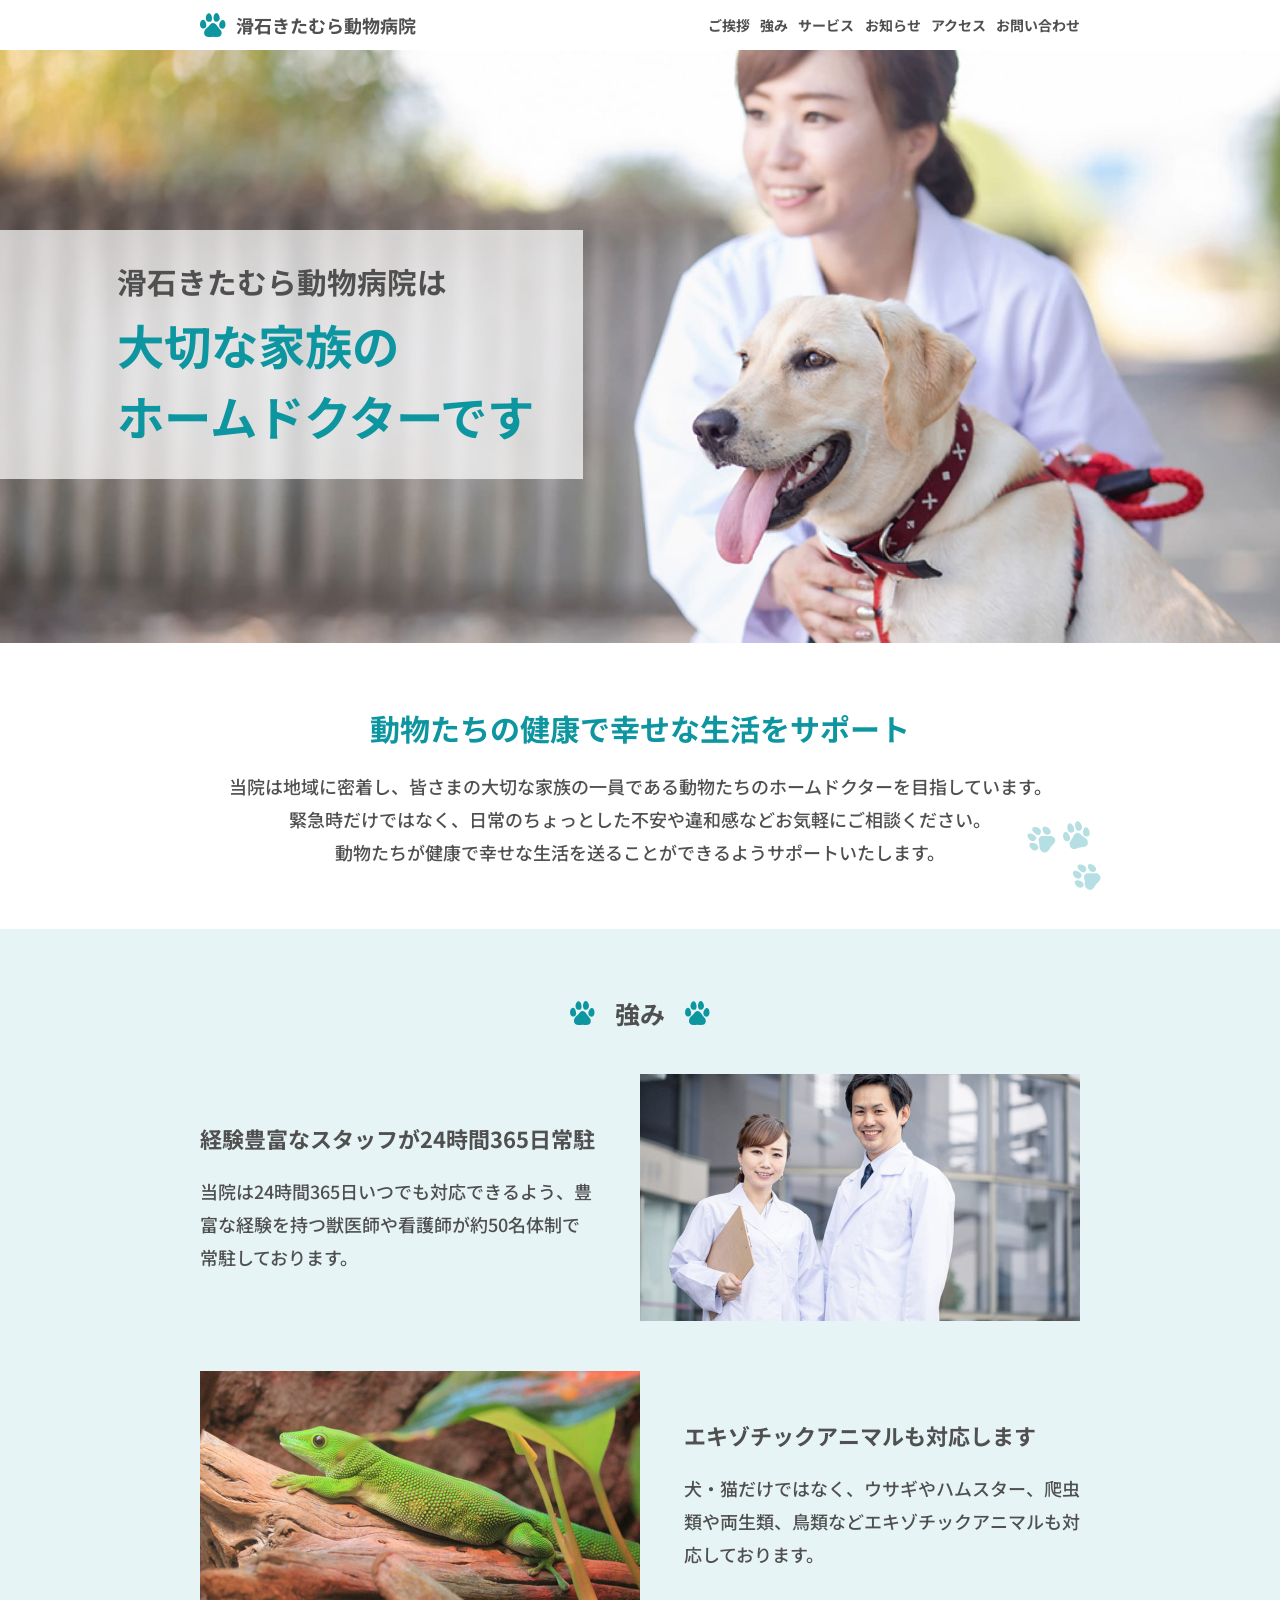
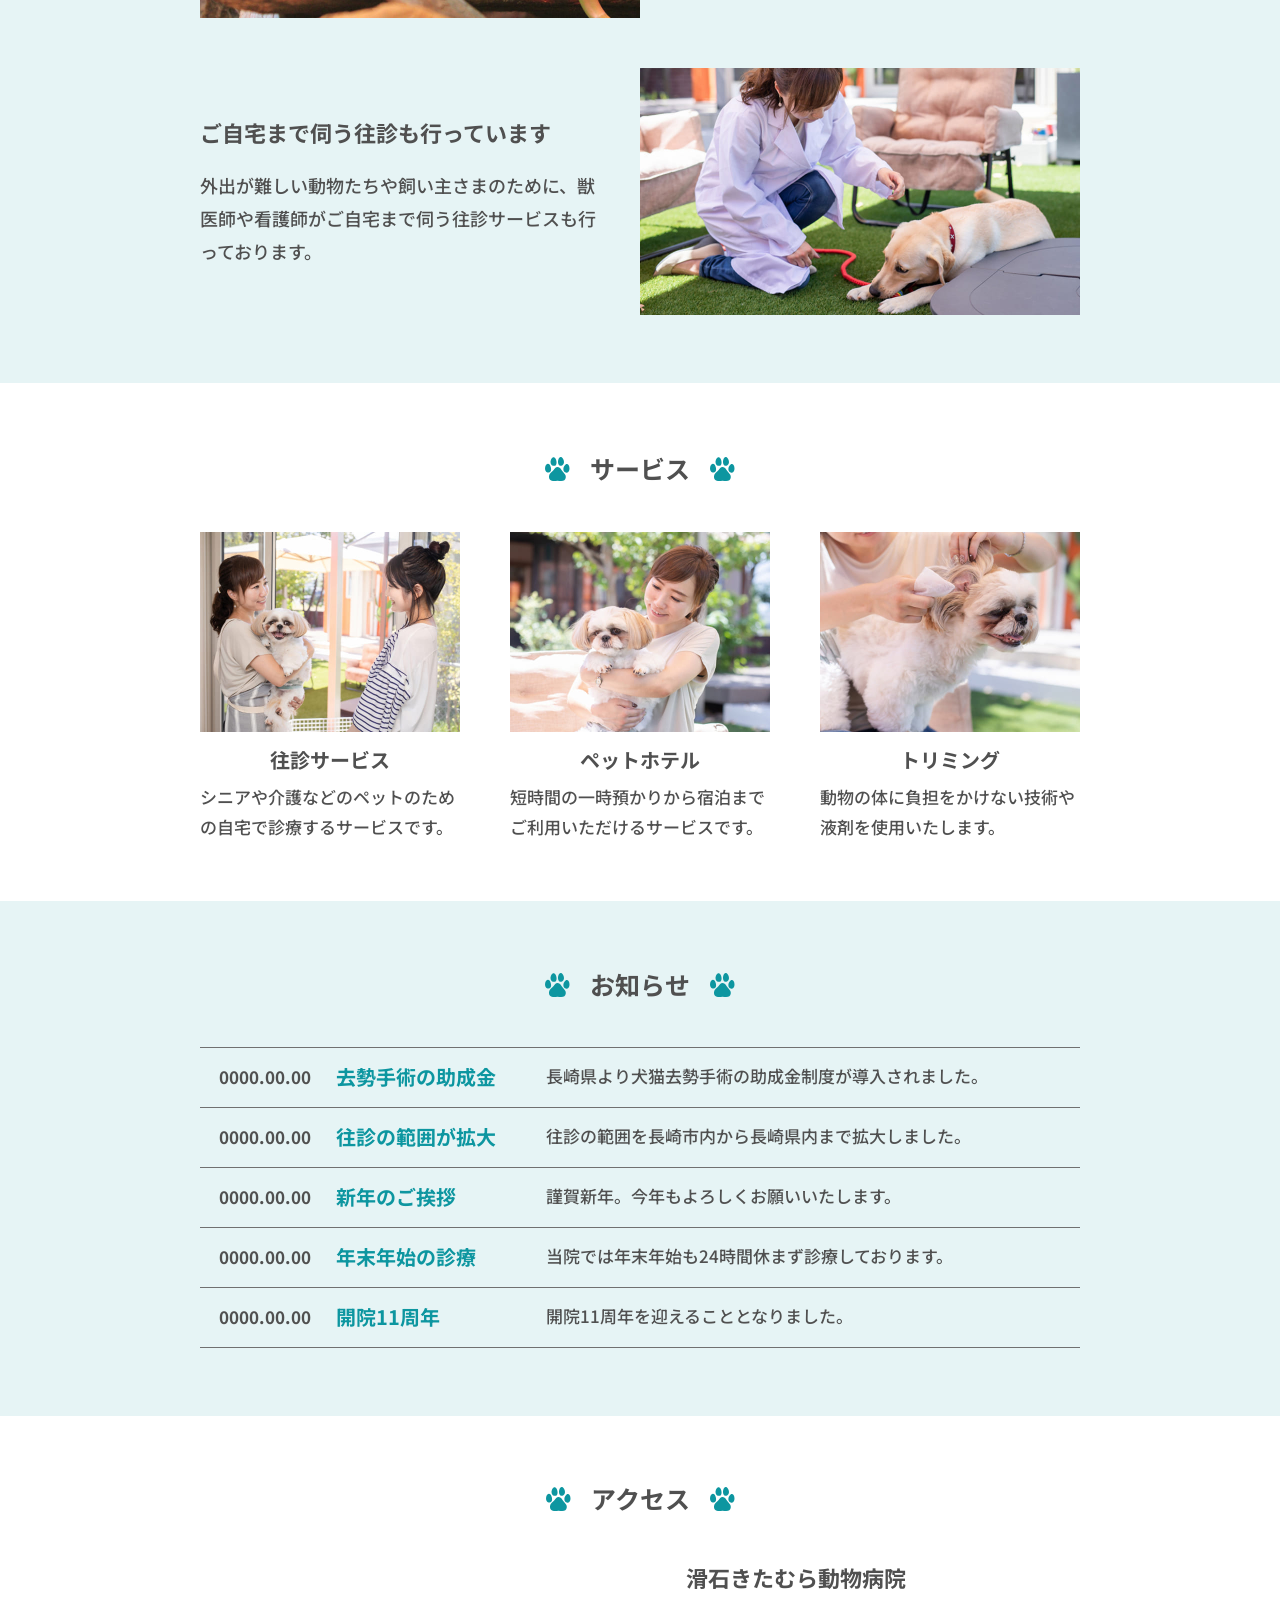
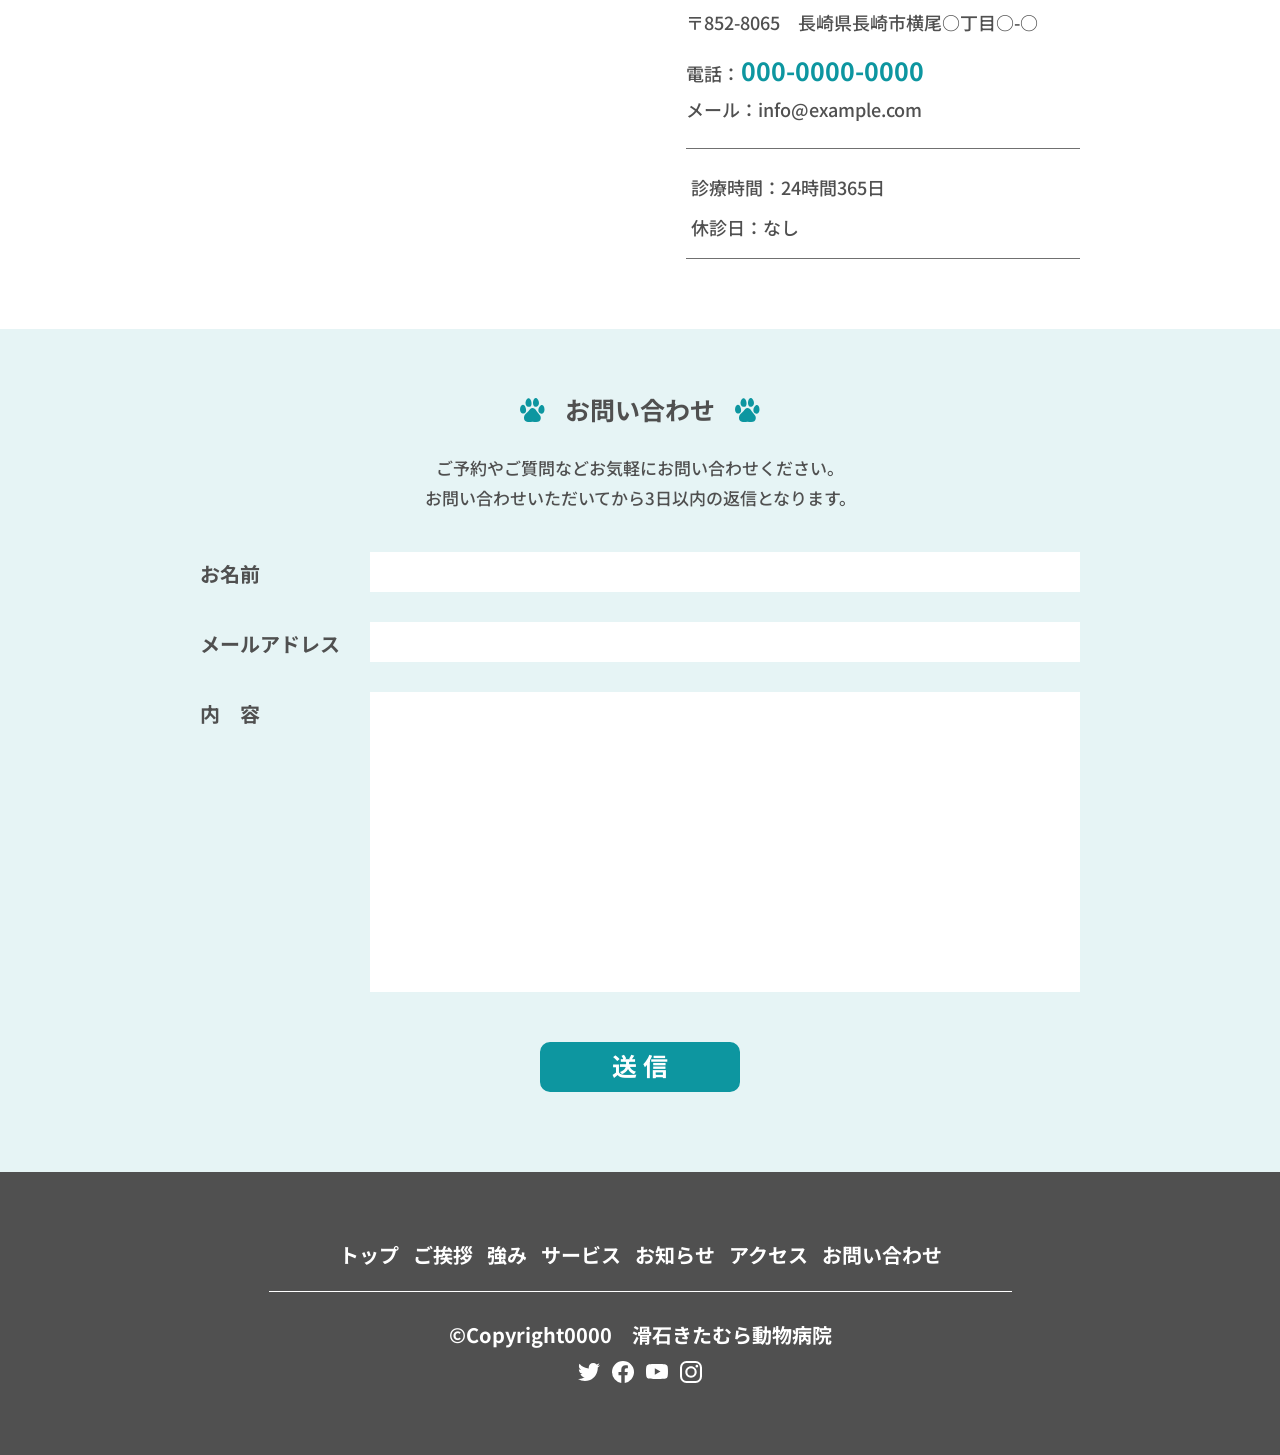
==== commit 3e0b3431: "デザイン修正" ====
--- a/index.html
+++ b/index.html
@@ -22,7 +22,7 @@
     <link rel="apple-touch-icon" href="/apple-touch-icon.png">
 
     <!-- Webアプリマニフェスト（Android/PWA用） -->
-    <!-- <link rel="manifest" href="/manifest.webmanifest"> -->
+    <link rel="manifest" href="/manifest.webmanifest">
     <link rel="stylesheet" href="./css/style.css">
 </head>
 
--- a/css/style.css
+++ b/css/style.css
@@ -834,7 +834,7 @@
 /* access*/
 .access {
     width: 100%;
-    padding: 6rem 3rem 7rem;
+    padding: 6rem 3rem 6rem;
 }
 
 @media (max-width:767px) {
@@ -863,7 +863,7 @@
 .access__item {
     /* margin-top: 1rem; */
     display: flex;
-    height: 30rem;
+    /* height: 30rem; */
     column-gap: calc(46 / 880 * 100%);
 }
 
@@ -996,7 +996,7 @@
 }
 
 .second__text {
-    margin: 2.5rem 0;
+    margin: 2.5rem 0 0;
     font-size: 1.8rem;
     padding: 1.8rem 0.5rem 1.1rem;
     color: var(--font-color);
@@ -1037,6 +1037,7 @@
 
 .access__map {
     width: 50%;
+    
 }
 
 @media (max-width: 767px) {
@@ -1050,7 +1051,7 @@
     width: 100%;
     height: 100%;
     aspect-ratio: 440 / 300;
-    object-fit: cover;
+    /* object-fit: cover; */
 }
 @media (max-width: 767px) {
     .access__map iframe {
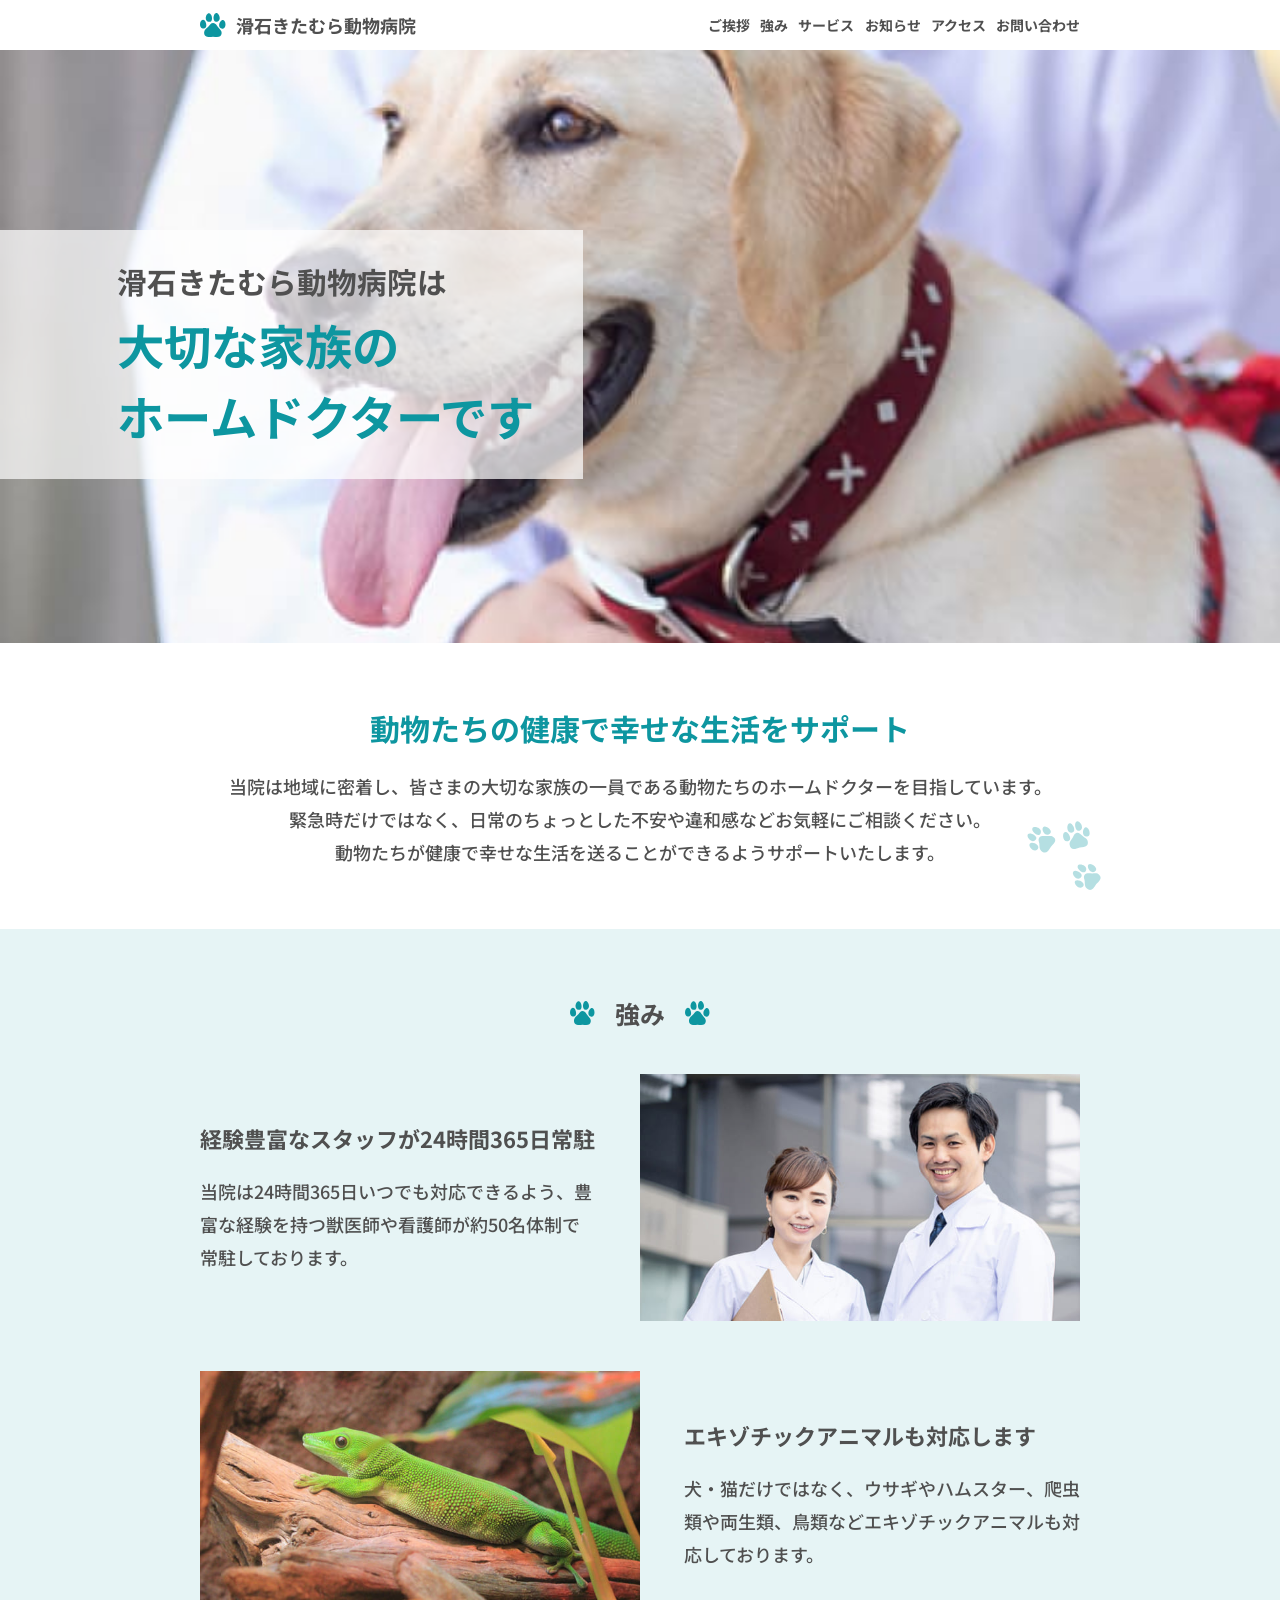
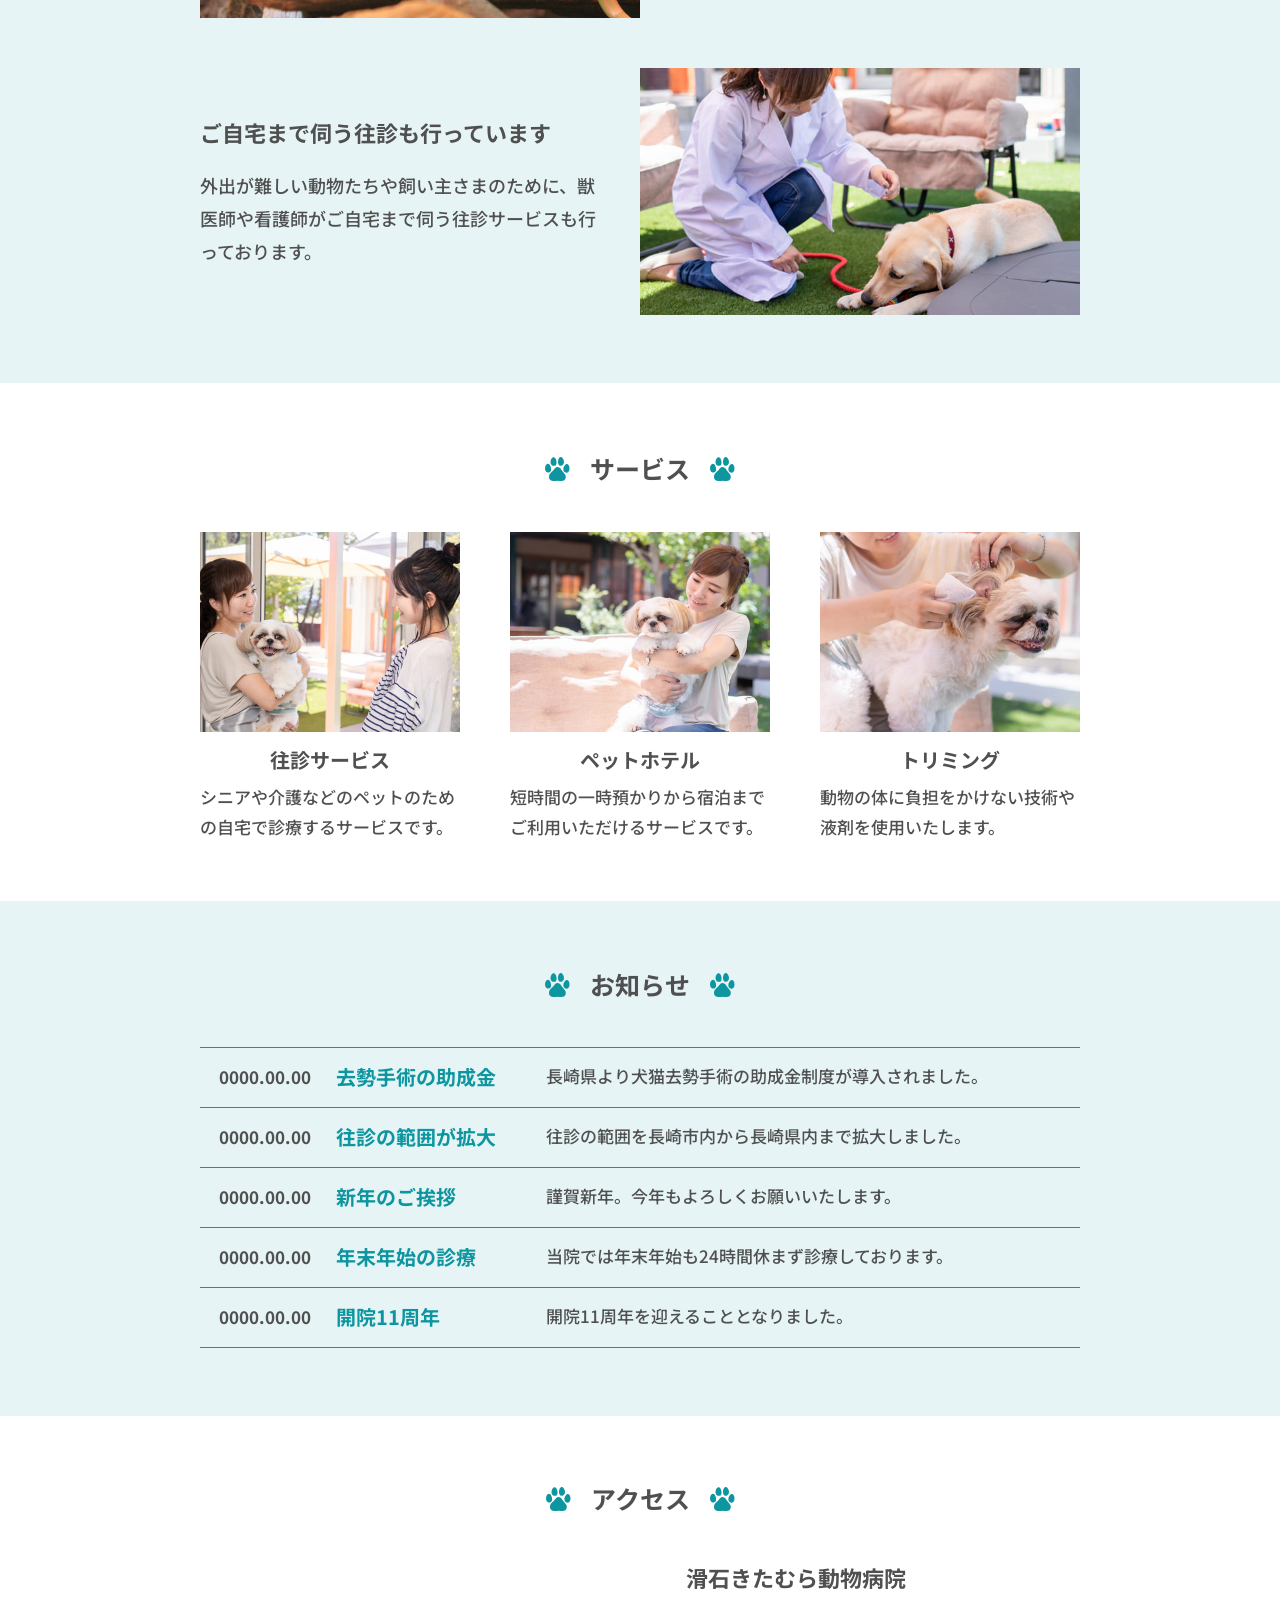
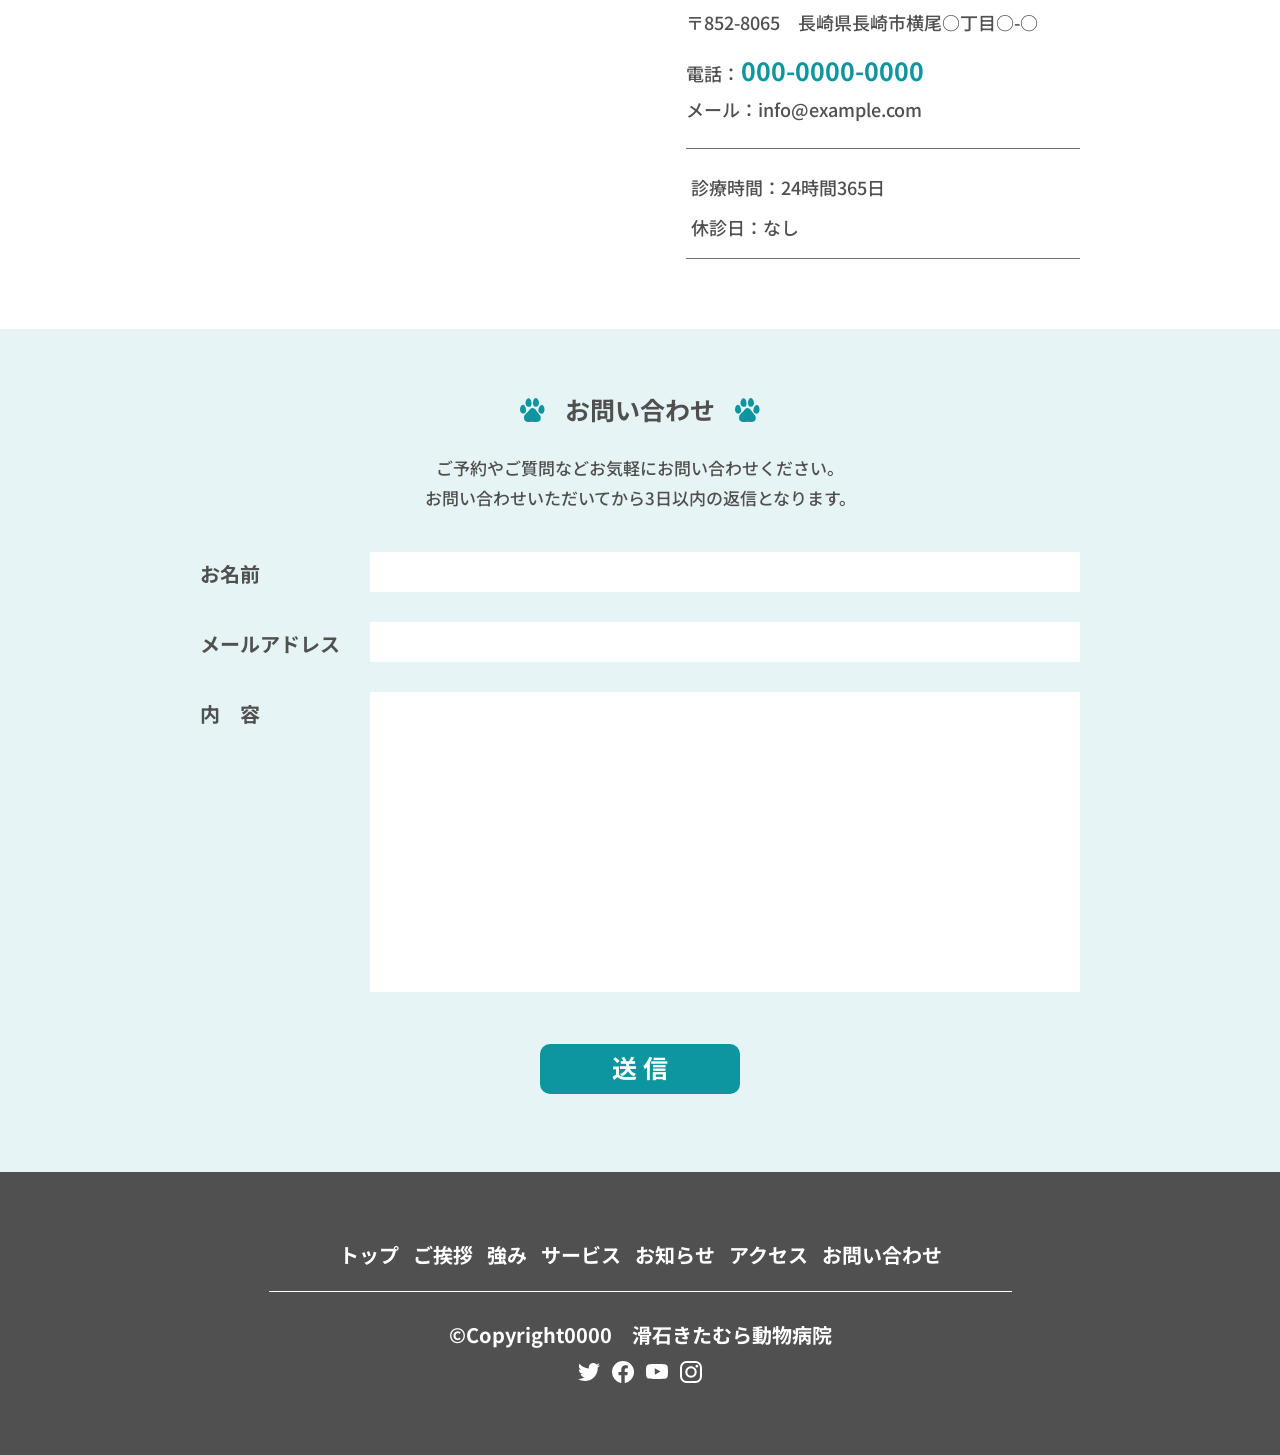
==== commit c295ae40: "修正内容" ====
--- a/index.html
+++ b/index.html
@@ -7,7 +7,7 @@
     <title>滑石きたむら動物病院</title>
     <meta name="description" content="滑石きたむら動物病院の公式サイトです">
     <meta name="robots" content="noindex">
-    <link rel="stylesheet" href="./css/reset.css">
+   
 
     <link rel="stylesheet" href="https://cdnjs.cloudflare.com/ajax/libs/font-awesome/6.5.1/css/all.min.css" />
     <!-- 基本のファビコン（SVG対応） -->
@@ -20,9 +20,12 @@
 
     <!-- Apple Touch Icon（スマホのホーム画面用） -->
     <link rel="apple-touch-icon" href="/apple-touch-icon.png">
+    <!-- 電話番号を誤認しないように -->
+    <meta name="format-detection" content="telephone=no">
 
     <!-- Webアプリマニフェスト（Android/PWA用） -->
     <link rel="manifest" href="/manifest.webmanifest">
+     <link rel="stylesheet" href="./css/reset.css">
     <link rel="stylesheet" href="./css/style.css">
 </head>
 
@@ -317,18 +320,30 @@
                             お問い合わせいただいてから3日以内の返信となります。</p>
 
                         <form class="contact__form">
-                            <div class="contact__row">
+                            <dl class="contact__row">
+                                <dt>
                                 <label for="name">お名前</label>
+                                </dt>
+                                <dd>
                                 <input type="text" id="name" class="form-control" name="name" required>
-                            </div>
-                            <div class="contact__row">
+                                </dd>
+                            </dl>
+                            <dl class="contact__row">
+                                <dt>
                                 <label for="email">メールアドレス</label>
+                                </dt>
+                                <dd>
                                 <input type="email" id="email" class="form-control" name="email" required>
-                            </div>
-                            <div class="contact__row contact__row--textarea">
+                            </dd>
+                            </dl>
+                            <dl class="contact__row contact__row--textarea">
+                                <dt>
                                 <label for="content">内　容</label>
+                                </dt>
+                                <dd>
                                 <textarea name="content" id="content" class="form-control form-textarea"></textarea>
-                            </div>
+                                </dd>
+                            </dl>
                             <div class="contact__button">
                                 <input type="submit" class="contact__button-button" value="送 信">
                             </div>
--- a/css/style.css
+++ b/css/style.css
@@ -124,7 +124,6 @@
     width: 25px;
     height: 25px;
     background: url(../image/sectionTitleIcon.svg) no-repeat center / contain;
-    /* transform: translateY(-50%); */
 }
 
 .section-title h2::before {
@@ -142,8 +141,7 @@
     background: #fff;
     /* 画面幅が小さくなったときに画面幅に文字が被らないように (デザインカンプにはないよ)*/
     padding-inline: 3rem;
-    /* padding-left: calc(99 / 1080 * 100vw); */
-    /* padding-right: 6rem; */
+    
     /* ヘッダーがスクロールをしても常に表示されるようにする */
     position: fixed;
     top: 0;
@@ -160,7 +158,6 @@
 .header .inner {
     justify-content: space-between;
     align-items: center;
-    /* margin: 0 5rem; */
     
     width: 100%;
     display: flex;
@@ -1037,6 +1034,8 @@
 
 .access__map {
     width: 50%;
+    aspect-ratio: 440 / 300;
+    
     
 }
 
@@ -1044,19 +1043,21 @@
     .access__map {
         width: 100%;
         height: 100%;
+        aspect-ratio: 335 / 222;
+        display: block;
+        margin-top: 1rem;
     }
 }
 
 .access__map iframe {
     width: 100%;
     height: 100%;
-    aspect-ratio: 440 / 300;
-    /* object-fit: cover; */
+    
 }
 @media (max-width: 767px) {
     .access__map iframe {
-        height: auto;
-        aspect-ratio: 335 / 222;
+        /* height: auto; */
+        
     }
 }
 
@@ -1066,12 +1067,12 @@
     .access__image img {
         width: 100%;
         /* ↑使ったら必ずobject fit:coverを入れる */
-        object-fit: cover;
+        
     }
 }
 
 .contact {
-    padding: 5.8rem 3rem 8rem;
+    padding: 5.8rem 3rem 7.8rem;
     background: var(--color-background);
 }
 
@@ -1133,23 +1134,34 @@
     }
 }
 
-.contact__row {
-    display: flex;
+.contact__row{
+    display: flex;
+    align-items:flex-start ;
     column-gap: 3rem;
     
-}
-
+    
+}
+.contact__row dt {
+    width: 14rem;
+    flex-shrink: 0;
+    margin-top: .5rem;
+}
+
+.contact__row dd {
+    flex: 1;
+    margin: 0;
+}
+
+@media (max-width: 767px) {
+    .contact__row dt,
+    .contact__row dd {
+        width: 100%;
+    }
+}
 .contact__row input,
 .contact__row textarea {
-    flex: 1;
-    font-weight: bold;
-}
-
-.contact__row label {
-    width: 140px;
-    flex-shrink: 0;
-    align-items: center;
-    margin-top: 0.5rem;
+    width: 100%;
+    font-weight: bold;
 }
 
 .contact__row textarea {
@@ -1199,23 +1211,23 @@
     }
 }
 .form-control {
-    /* padding: 0 1rem; */
     height: 4rem;
     width: 100%;
     padding: 1rem;
 }
 .form-textarea{
     padding:1rem ;
+    width: 100%;
     
 }
 .contact__button {
-    margin-top: 2rem;
+    margin-top: 1.4rem;
     width: 100%;
     text-align: center;
 }
 @media (max-width: 767px) {
     .contact__button {
-        margin-top: 3.8rem;
+        margin-top: 2.8rem;
         
     }
 }
@@ -1261,6 +1273,7 @@
 
 }
 
+
 @media (max-width: 767px) {
     .footer {
         padding: 4.5rem 2rem 5rem;
@@ -1283,7 +1296,11 @@
      
     /* margin-top: 6rem; */
 }
-
+@media (max-width: 820px) {
+    .footer__nav {
+    padding: 0 2rem 2rem;
+    }
+}
 @media (max-width: 767px) {
     .footer__nav {
         padding: 0 0 1.8rem;
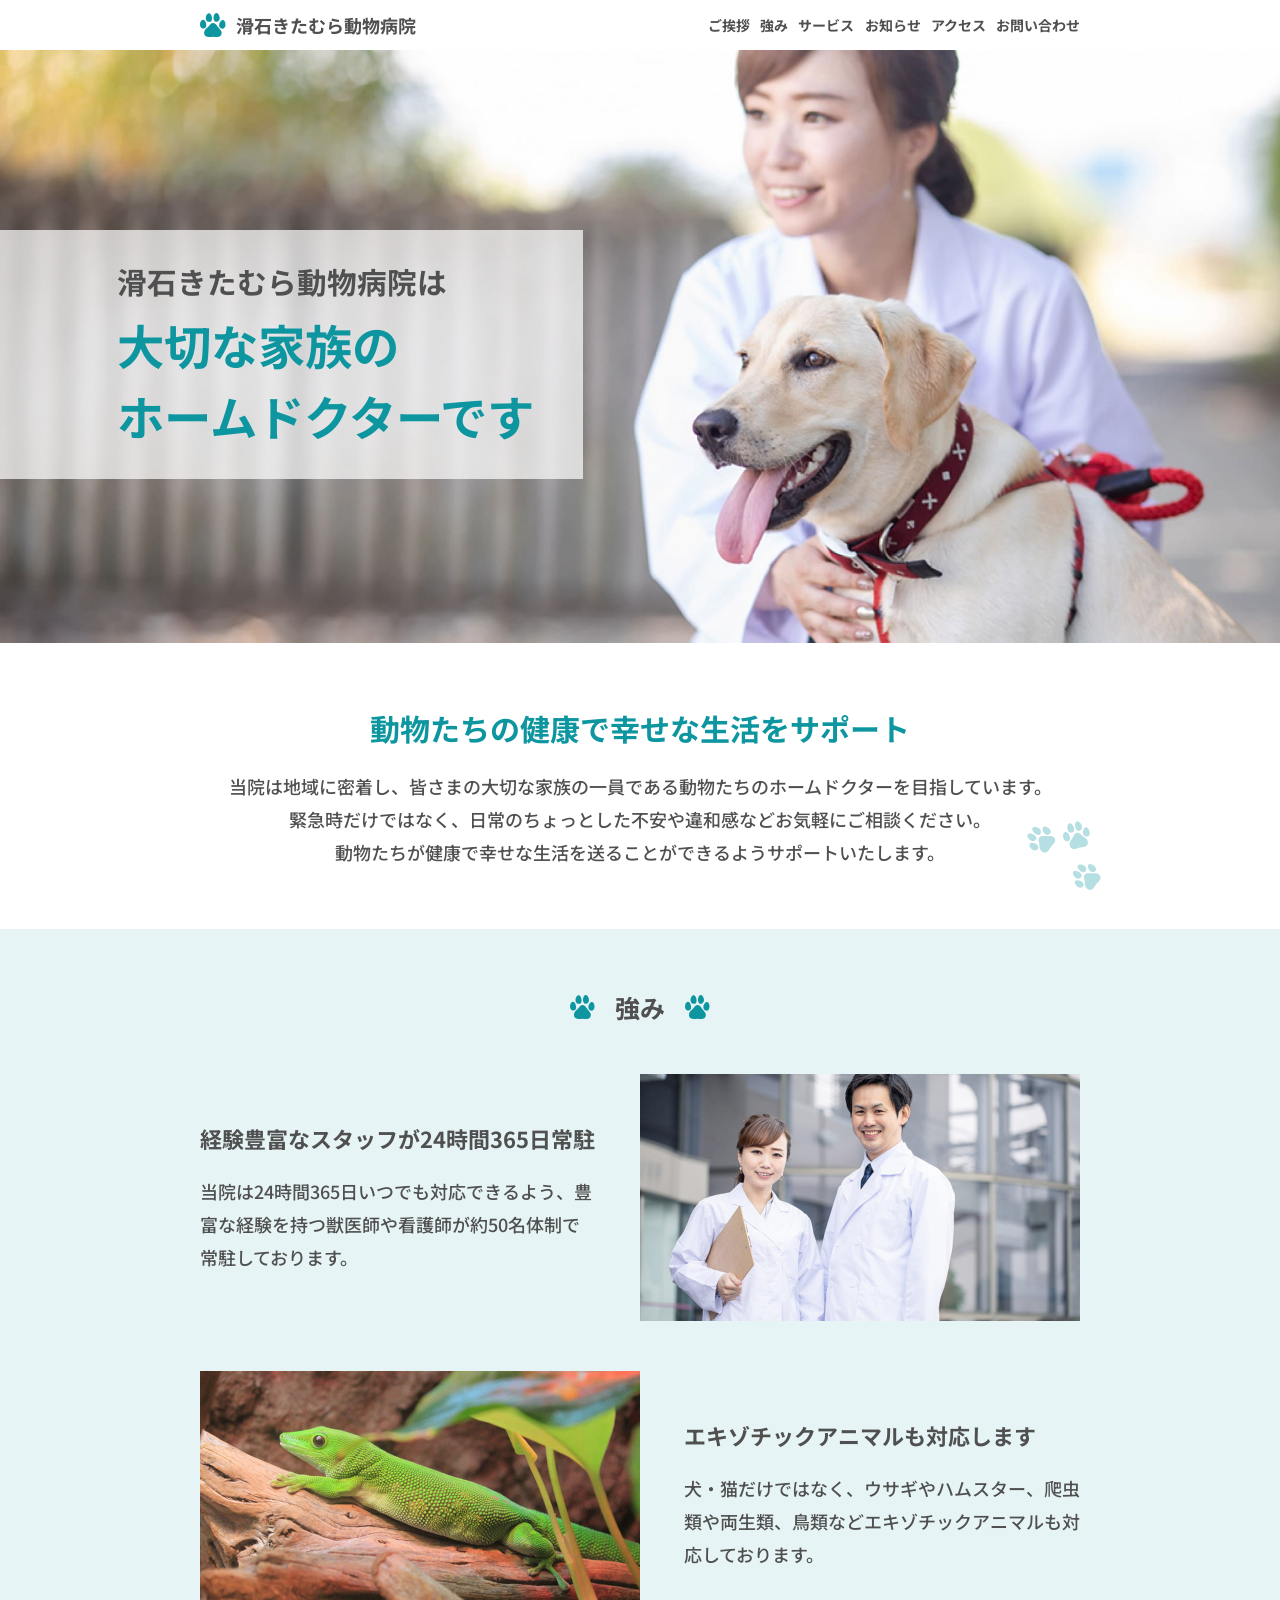
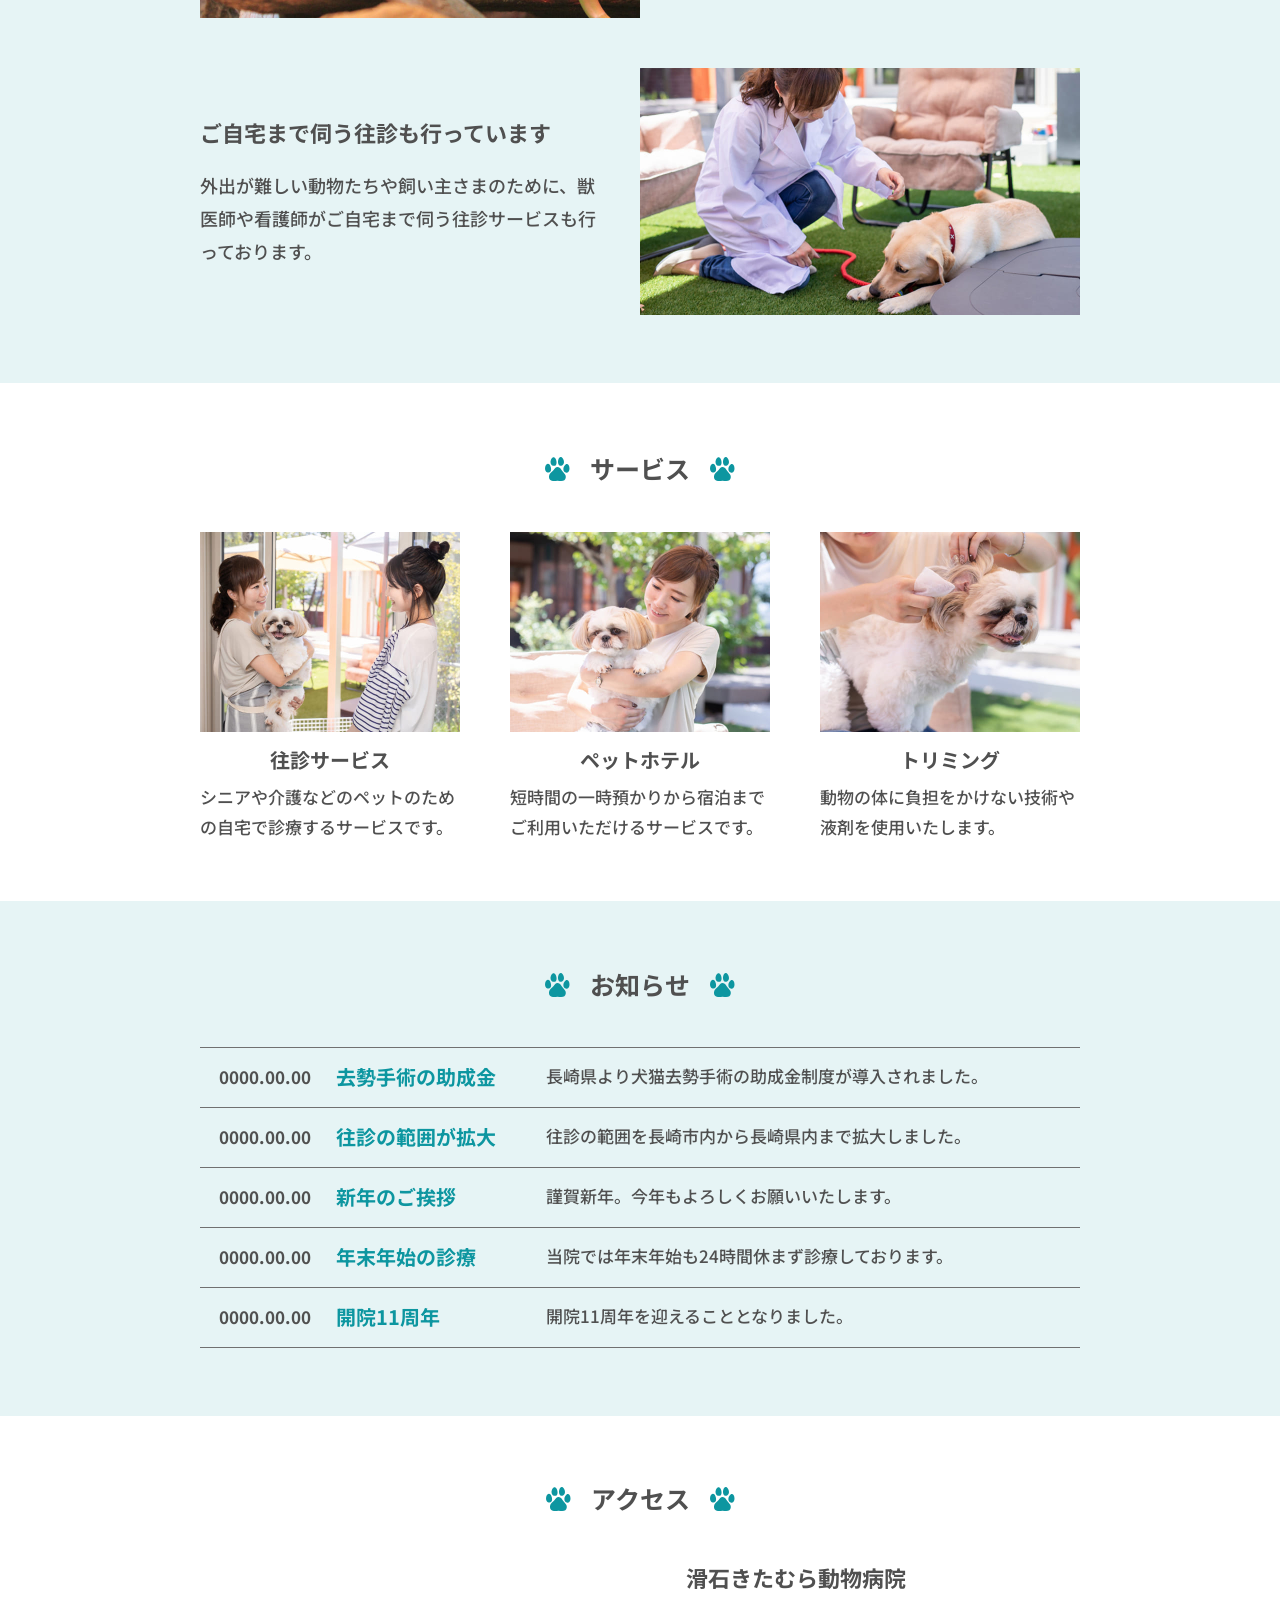
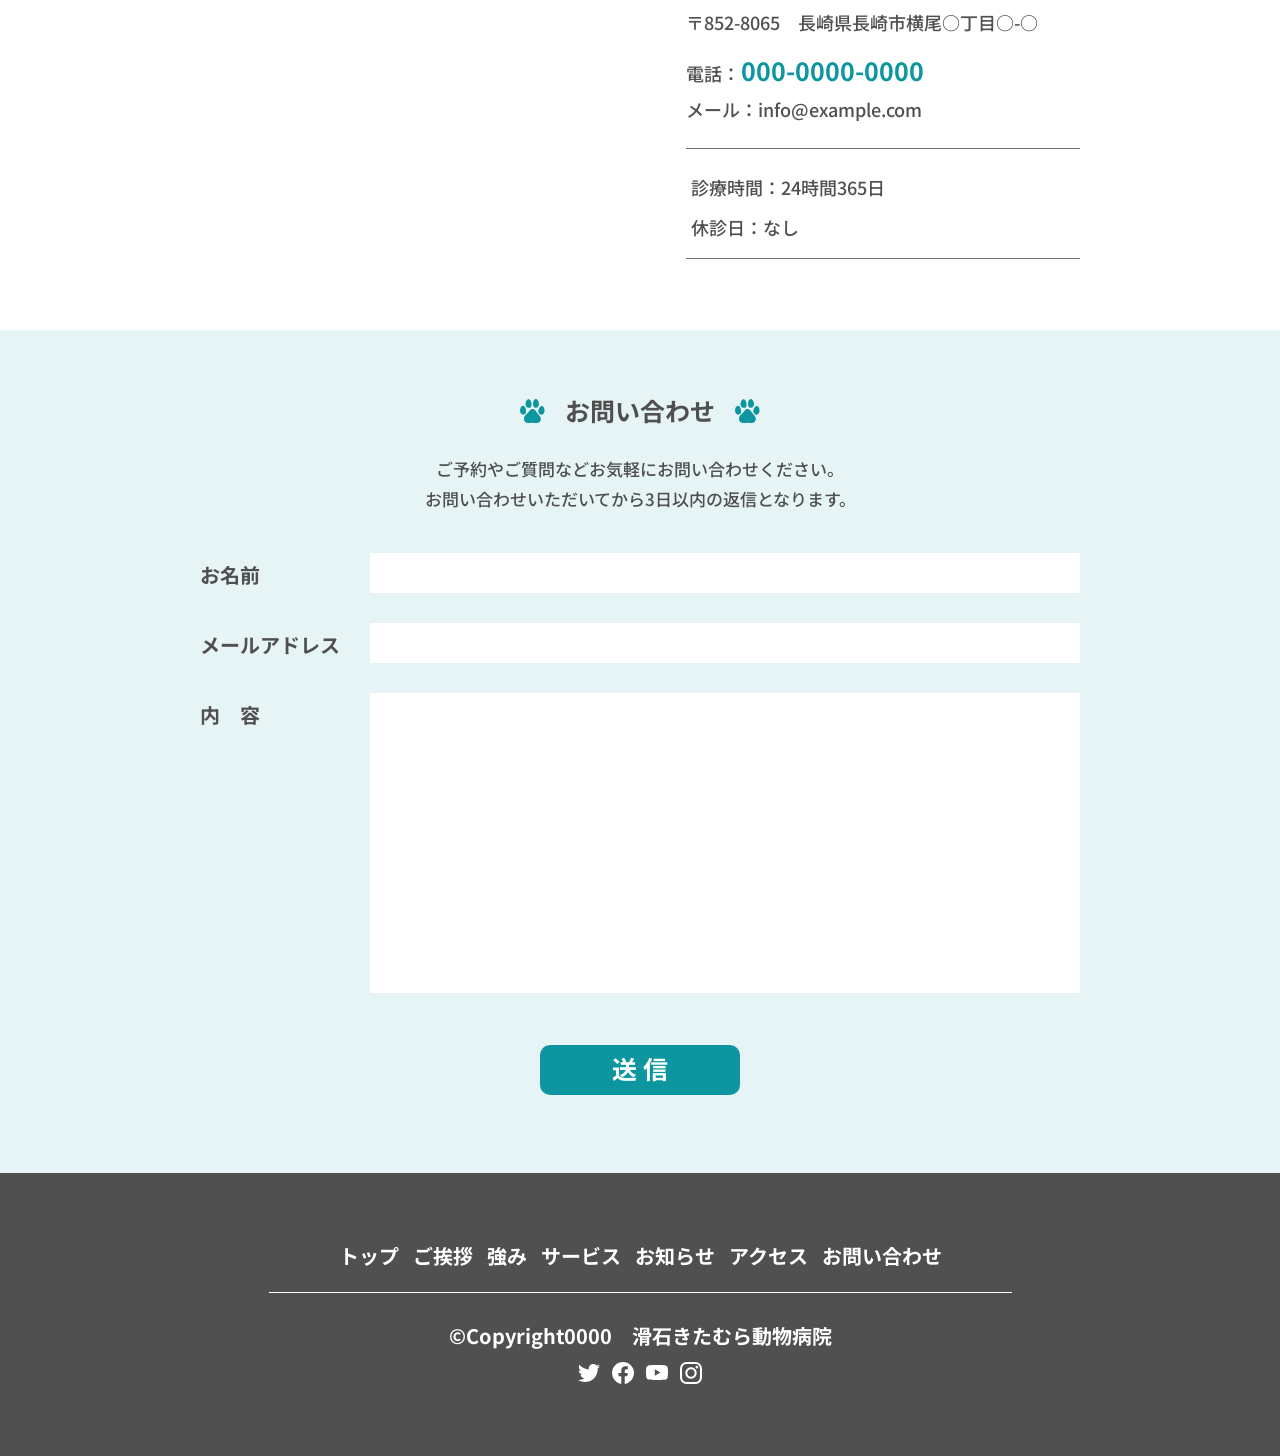
==== commit 4f8ce52e: "デザイン修正" ====
--- a/index.html
+++ b/index.html
@@ -30,8 +30,6 @@
 </head>
 
 <body>
-
-    <section>
         <div id="container">
             <!-- header -->
             <header class="header">
@@ -353,7 +351,6 @@
 
             </main>
         </div>
-    </section>
     <footer class="footer">
         <div class="inner">
             <nav class="footer__nav">
--- a/css/style.css
+++ b/css/style.css
@@ -320,7 +320,7 @@
 
 @media (max-width: 767px) {
     .mv-catch h2 {
-        font-size:3rem;
+        font-size: calc(30 / 375 * 100vw);
         line-height: calc(40 / 30);
         font-weight: bold;
         transform: translateY(-0.5rem);
@@ -449,7 +449,7 @@
     margin-inline: auto;
 }
 .features__title h2 {
-    margin-top: -0.2rem;
+    margin-top: -0.8rem;
     display: flex;
     align-items: center;
     justify-content: center;
@@ -462,14 +462,14 @@
     display: flex;
     flex-direction: column;
     row-gap: 5rem;
-    margin-top: 3.8rem;
+    margin-top: 4.4rem;
     
 }
 
 @media (max-width:767px) {
     .features__contents {
-        row-gap: 4.5rem;
-        margin-top: 3.3rem;
+        row-gap: 4.4rem;
+        margin-top: 4rem;
     }
     }
 
@@ -831,7 +831,7 @@
 /* access*/
 .access {
     width: 100%;
-    padding: 6rem 3rem 6rem;
+    padding: 6rem 3rem 7rem;
 }
 
 @media (max-width:767px) {
@@ -1033,40 +1033,33 @@
 }
 
 .access__map {
-    width: 50%;
+    width:50%;
     aspect-ratio: 440 / 300;
-    
+    position: relative;
+    overflow: hidden;
     
 }
 
 @media (max-width: 767px) {
     .access__map {
         width: 100%;
-        height: 100%;
         aspect-ratio: 335 / 222;
-        display: block;
         margin-top: 1rem;
     }
 }
 
 .access__map iframe {
     width: 100%;
-    height: 100%;
-    
-}
-@media (max-width: 767px) {
-    .access__map iframe {
-        /* height: auto; */
-        
-    }
-}
-
-.access__image img {}
+    position: absolute;
+    inset: 0;
+    border: 0;
+    display: block;
+}
+
 
 @media (max-width: 767px) {
     .access__image img {
         width: 100%;
-        /* ↑使ったら必ずobject fit:coverを入れる */
         
     }
 }
@@ -1165,8 +1158,6 @@
 }
 
 .contact__row textarea {
-    /* min-height: 240px; */
-    height: 29rem;
     resize: vertical;
     word-break: break-word;
     resize: none;
@@ -1388,7 +1379,6 @@
     justify-content: center;
     align-items: center;
     gap: 1.2rem;
-    transition: opacity 0.4s;
 }
 .sns-list a {
     transition: opacity 0.4s;
